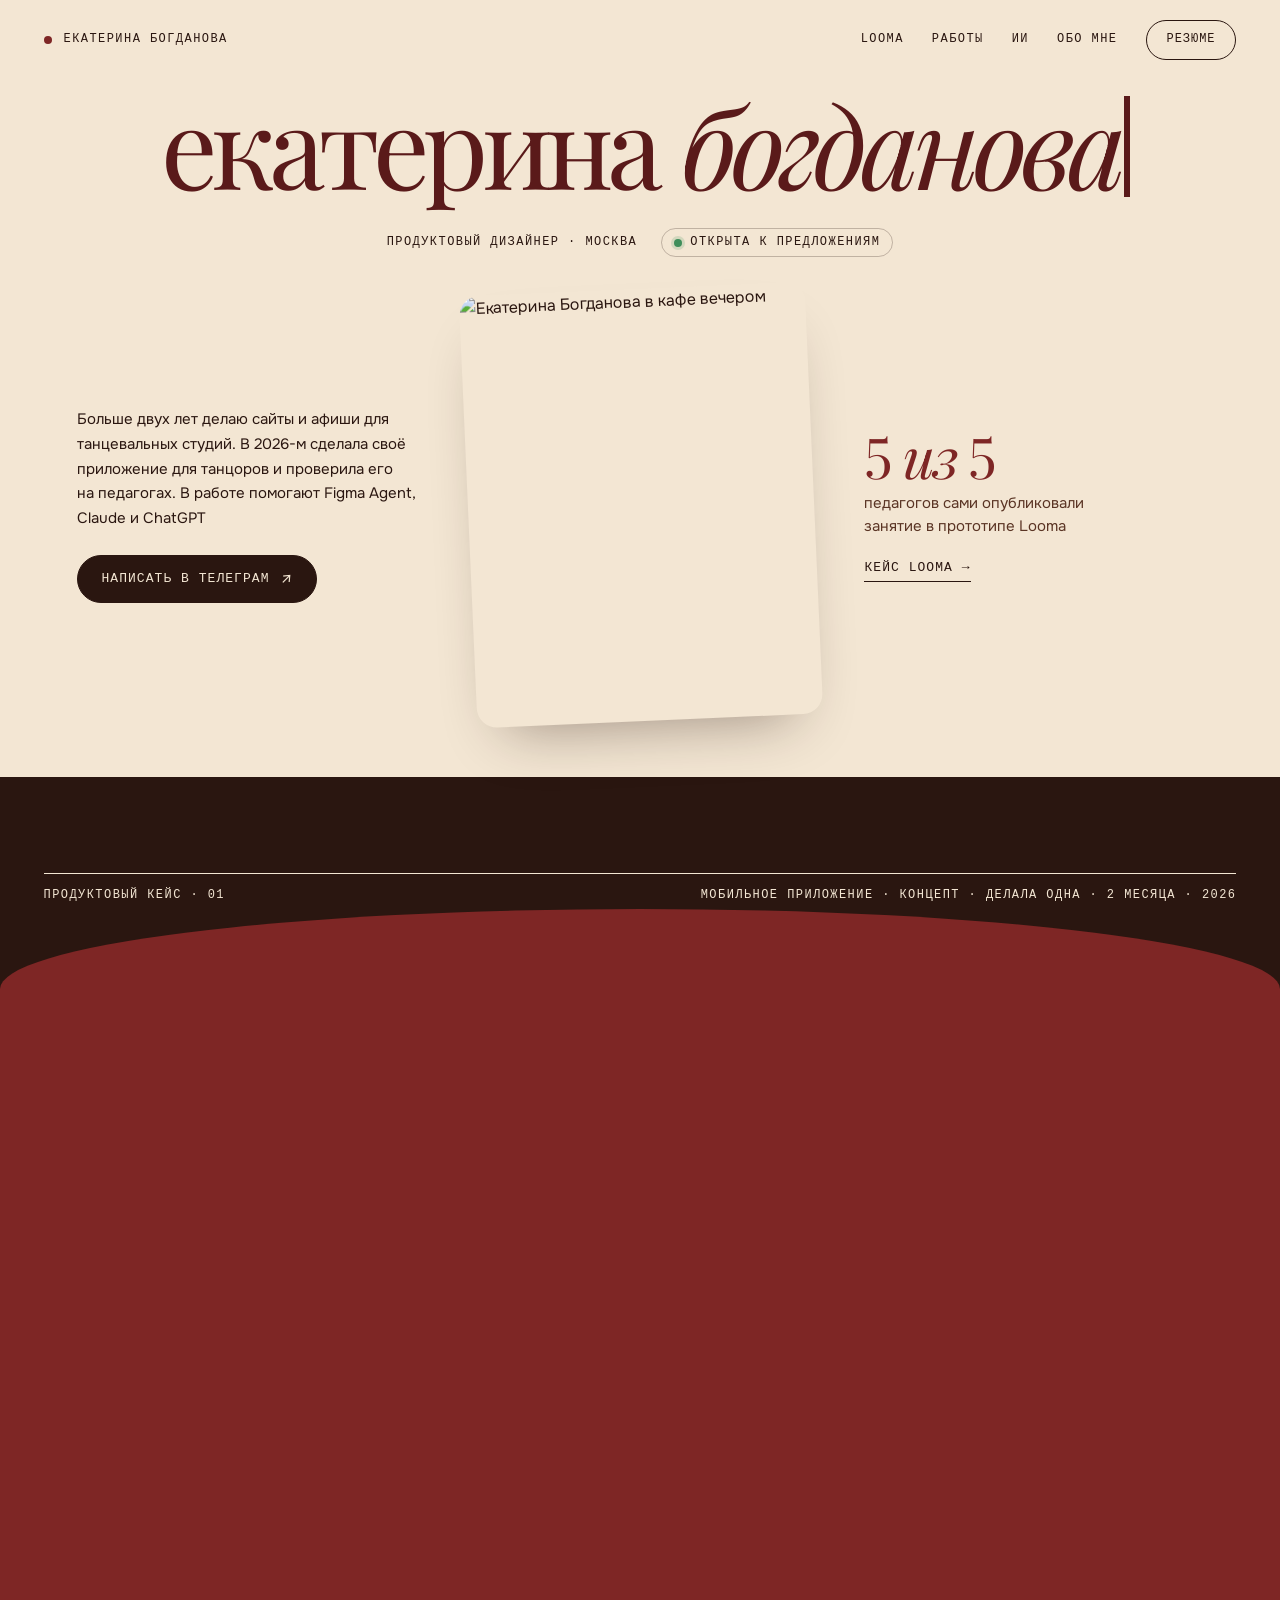
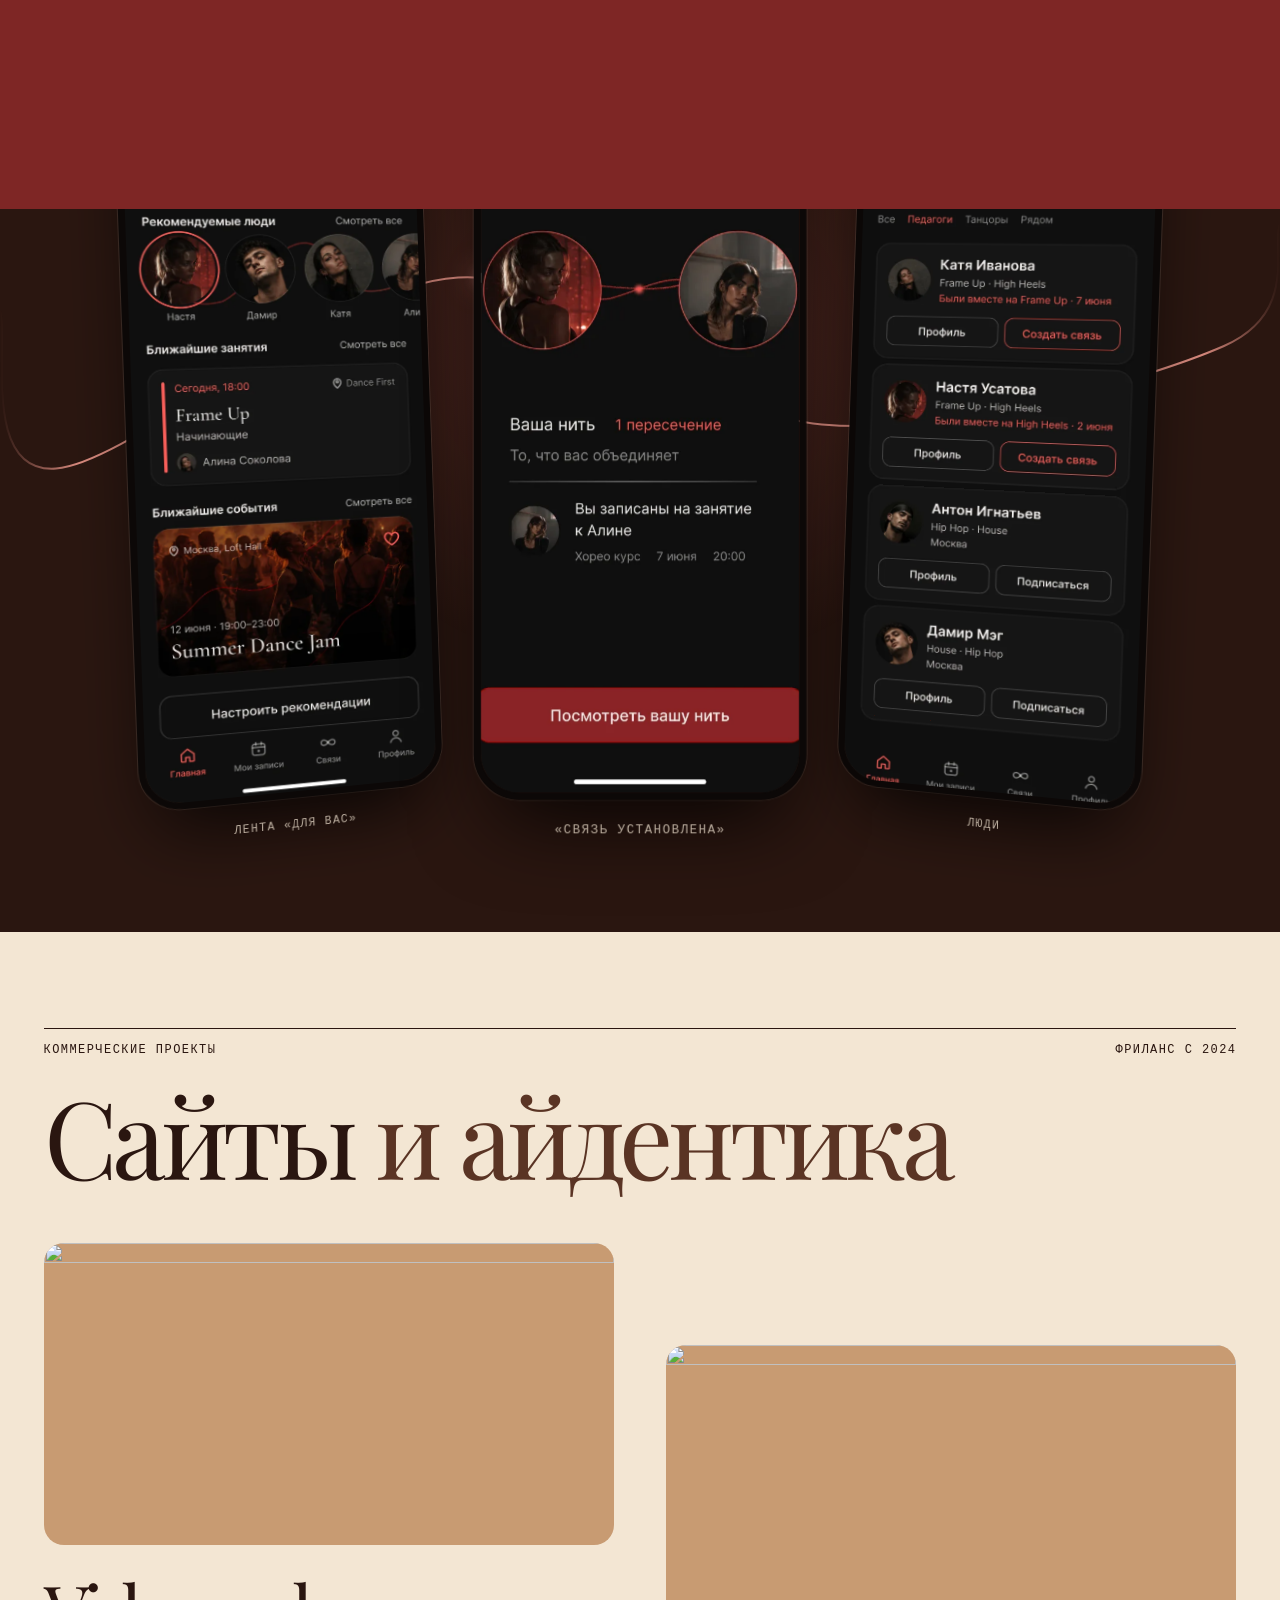
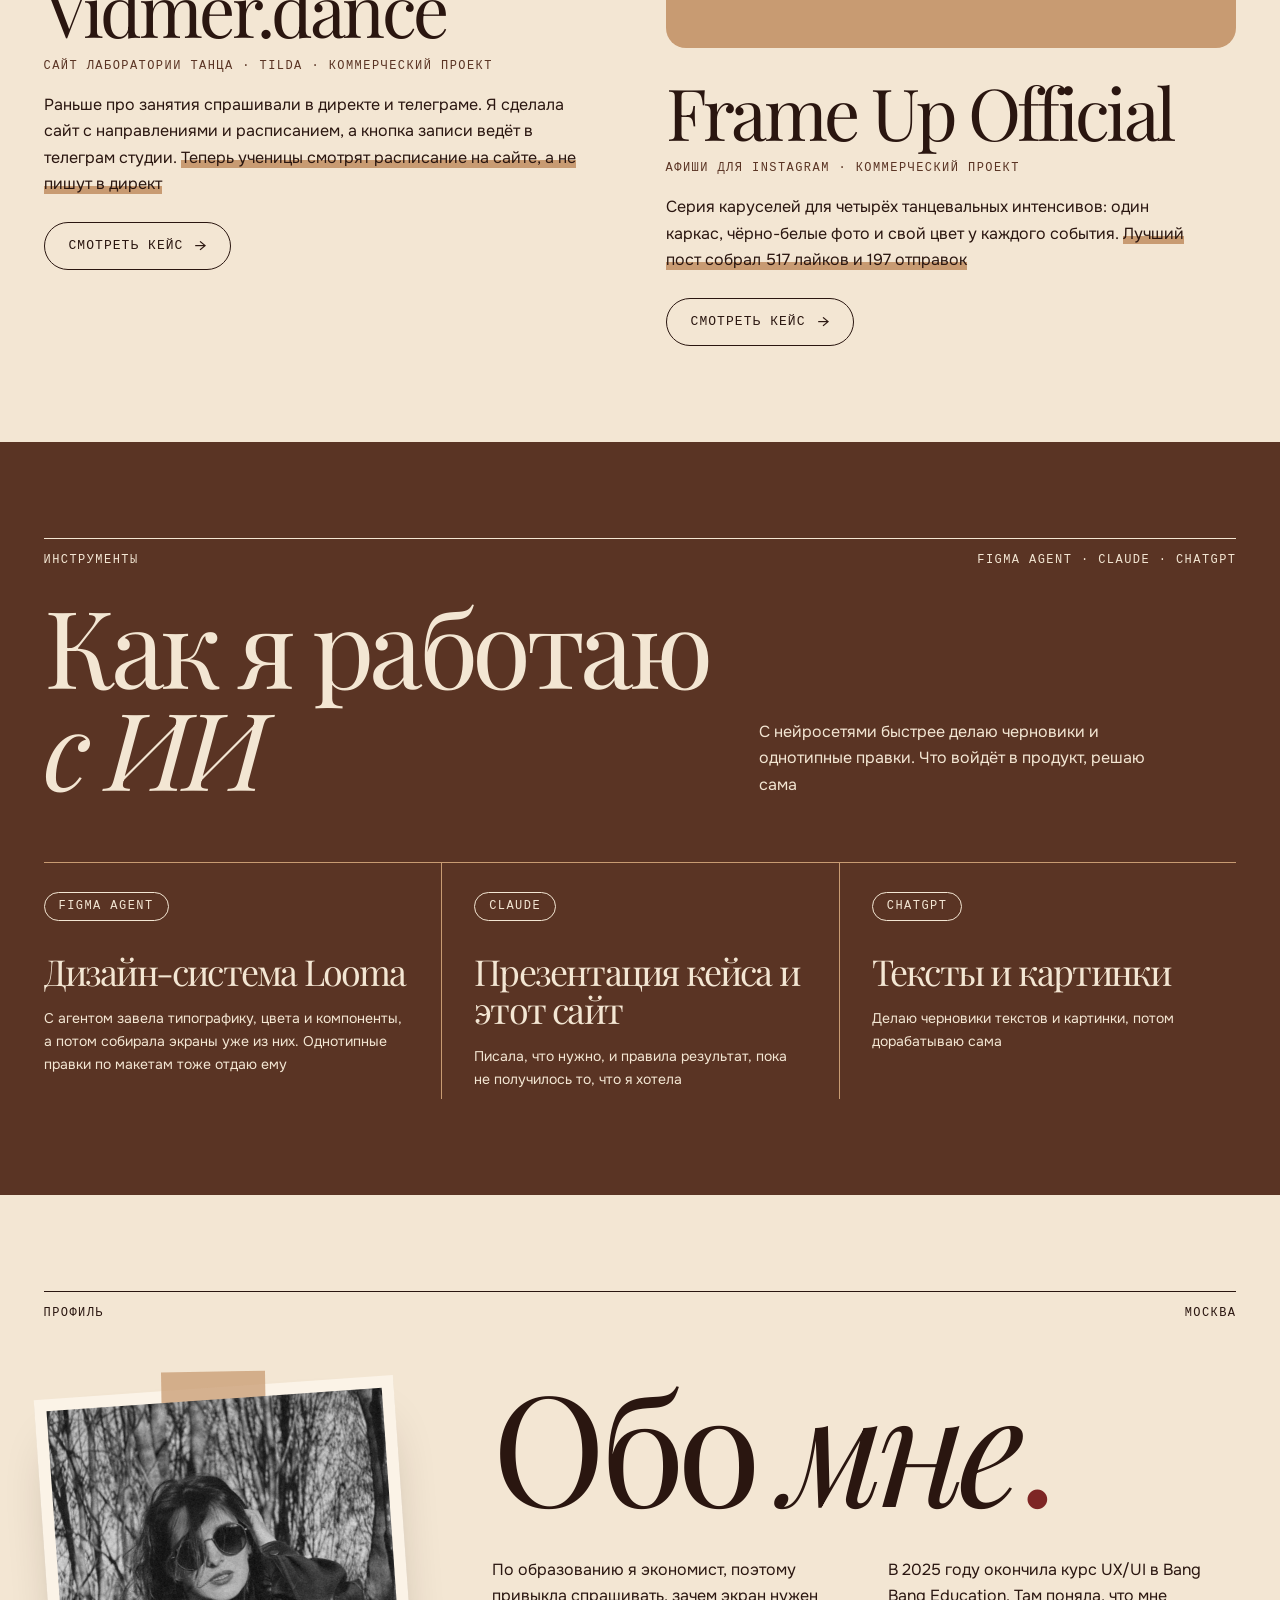
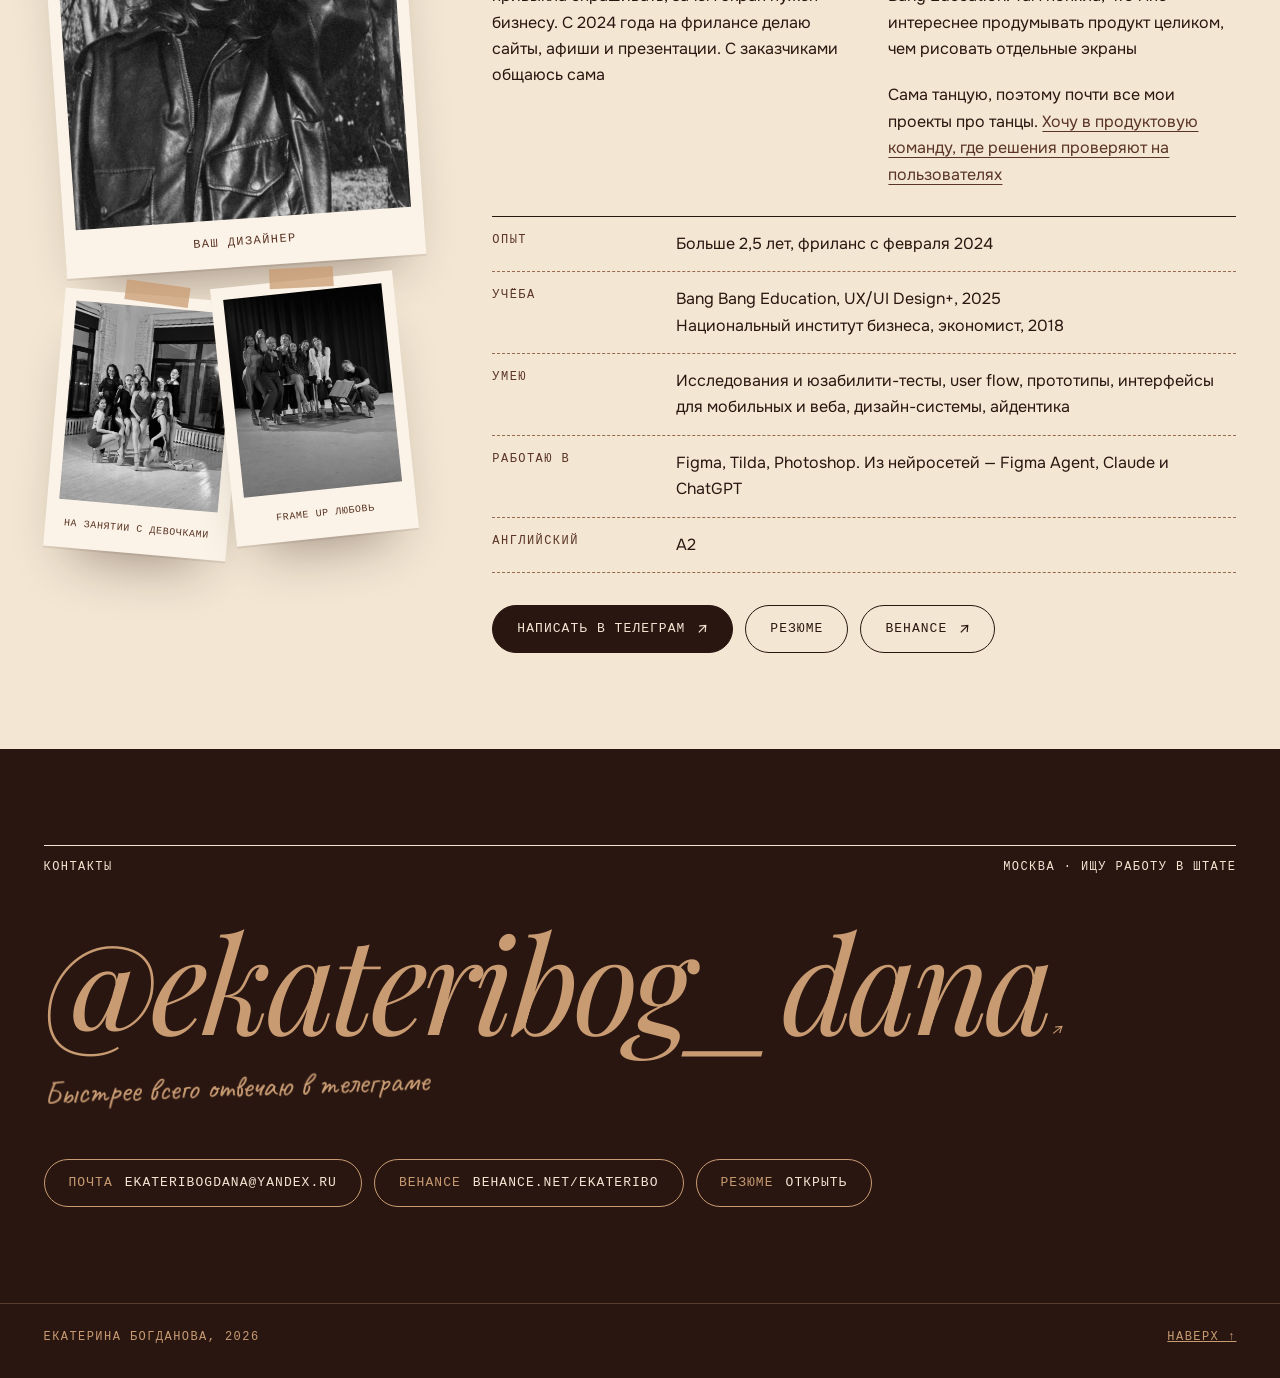
==== index.html @ d0350d6c "Без точки в конце текстовых блоков: главная и кейс Vidmer Co-Authored-By: Claude Opus 5.5 <noreply@a" ====
<!doctype html>
<html lang="ru">
<head>
<meta charset="utf-8">
<meta name="viewport" content="width=device-width,initial-scale=1,viewport-fit=cover">
<title>Екатерина Богданова — продуктовый дизайнер, Москва</title>
<meta name="description" content="Екатерина Богданова — продуктовый дизайнер из Москвы. Кейсы: приложение Looma, сайт Vidmer.dance, афиши Frame Up. Ищу работу в штате: офис, гибрид или удалёнка">
<meta name="author" content="Екатерина Богданова">
<link rel="canonical" href="https://ekateribogdana.github.io/">
<meta property="og:type" content="website">
<meta property="og:site_name" content="Екатерина Богданова">
<meta property="og:locale" content="ru_RU">
<meta property="og:url" content="https://ekateribogdana.github.io/">
<meta property="og:title" content="Екатерина Богданова — продуктовый дизайнер, Москва">
<meta property="og:description" content="Продуктовый дизайнер из Москвы. Приложение Looma от гипотез до теста с педагогами, сайты и афиши для танцевальных студий. Открыта к предложениям">
<meta property="og:image" content="https://ekateribogdana.github.io/assets/og-cover.jpg">
<meta property="og:image:width" content="1200">
<meta property="og:image:height" content="630">
<meta property="og:image:alt" content="Екатерина Богданова, продуктовый дизайнер">
<meta name="twitter:card" content="summary_large_image">
<meta name="twitter:image" content="https://ekateribogdana.github.io/assets/og-cover.jpg">
<meta name="theme-color" content="#2A1610">
<link rel="preconnect" href="https://fonts.googleapis.com">
<link rel="preconnect" href="https://fonts.gstatic.com" crossorigin>
<link href="https://fonts.googleapis.com/css2?family=PT+Mono&family=Onest:wght@400;500&family=Caveat:wght@500;600&family=Playfair+Display:ital,wght@0,400;1,400&display=swap" rel="stylesheet">
<style>
:root{
  --paper:#F3E6D3;   /* сливки: фон */
  --ink:#2A1610;     /* тёмный шоколад: текст и тёмные полосы, 14:1 */
  --olive:#5A3424;   /* молочный шоколад: главный цвет, 8.8:1 на сливках */
  --leaf:#9A6A4E;    /* какао: линии, декор */
  --olive-l:#C89B72; /* карамель: акцент на тёмном, 6.9:1 */
  --bow:#7E2625;     /* бордо: только точечно, 7.8:1 на сливках */
  --rose:#D98A7E;    /* бордо на тёмном, 6.5:1 */
  --pad:clamp(16px,3.4vw,48px);
  --serif:"Playfair Display",Georgia,serif;
  --sans:"Onest",system-ui,sans-serif;
  --mono:"PT Mono",ui-monospace,Menlo,monospace;
  --hand:"Caveat",cursive;
}
*{box-sizing:border-box;margin:0;padding:0}
html{scroll-behavior:smooth;-webkit-text-size-adjust:100%}
body{background:var(--paper);color:var(--ink);font-family:var(--mono);font-size:15px;line-height:1.75;overflow-x:hidden}
img{display:block;max-width:100%;height:auto}
a{color:inherit}
ul,ol{list-style:none}
:focus-visible{outline:3px solid var(--olive);outline-offset:4px;border-radius:4px}
.on-dark :focus-visible{outline-color:var(--olive-l)}
.skip{position:absolute;left:-9999px;top:0;background:var(--ink);color:var(--paper);padding:12px 20px;border-radius:999px;z-index:30}
.skip:focus{left:16px;top:16px}
.wrap{padding-left:var(--pad);padding-right:var(--pad)}
.cap{font-family:var(--mono);font-size:12px;line-height:1.6;letter-spacing:.12em;text-transform:uppercase}
.disp{font-family:var(--serif);font-weight:400;text-transform:uppercase;letter-spacing:-.005em;line-height:.84}

/* ---------- pills ---------- */
.pill{display:inline-flex;align-items:center;gap:12px;min-height:48px;padding:12px 24px;border-radius:999px;
  font-family:var(--mono);font-size:13px;letter-spacing:.08em;text-transform:uppercase;text-decoration:none;
  border:1.5px solid var(--ink);transition:background .2s,color .2s,border-color .2s}
.pill.solid{background:var(--ink);color:var(--paper)}
.pill.line{background:transparent;color:var(--ink)}
.pill:hover{background:var(--bow);border-color:var(--bow);color:var(--paper)}
.on-dark .pill.line{border-color:var(--olive-l);color:var(--paper)}
.on-dark .pill.solid{background:var(--paper);color:var(--ink);border-color:var(--paper)}
.on-dark .pill:hover{background:var(--olive-l);border-color:var(--olive-l);color:var(--ink)}
.pills{display:flex;flex-wrap:wrap;gap:12px}
.ar{font-family:var(--serif);font-size:20px;line-height:1;letter-spacing:0}

/* ---------- top bar ---------- */
.bar{display:flex;align-items:center;justify-content:space-between;gap:16px;padding-top:20px;padding-bottom:20px}
.who{text-decoration:none;display:flex;align-items:center;gap:12px}
.who i{width:8px;height:8px;border-radius:50%;background:var(--bow);display:block;flex:none}
.bar nav{display:flex;align-items:center;gap:28px}
.bar nav a.t{text-decoration:none}
.bar nav a.t:hover{color:var(--bow)}
.bar .pill{min-height:40px;padding:8px 20px;font-size:12px}

/* ---------- hero ---------- */
.hero{position:relative;padding-bottom:64px}
.name{container-type:inline-size;text-align:center;color:var(--ink);position:relative;z-index:1}
.name span{display:block;font-size:21cqw;white-space:nowrap}
.name .l1{margin-top:.04em}
.name .l2{margin-top:-.02em}
.stage{position:relative;z-index:2;display:grid;grid-template-columns:1fr clamp(260px,29vw,420px) 1fr;
  grid-template-areas:"l ph r" "cta ph intro";grid-template-rows:auto 1fr;
  column-gap:clamp(16px,3vw,48px);margin-top:-9.6cqw;align-items:start}
.stage-wrap{container-type:inline-size}
.ph{position:relative;grid-area:ph}
.ph img{width:100%;aspect-ratio:614/885;object-fit:cover;object-position:50% 40%;border-radius:999px 999px 16px 16px;
  filter:grayscale(1) contrast(1.05)}
.ph figcaption{position:absolute;left:9%;top:40%;transform:rotate(-10deg);font-family:var(--hand);font-weight:600;
  font-size:44px;line-height:1;color:var(--paper);text-shadow:0 1px 8px rgba(0,0,0,.5)}
.note{position:relative;padding-top:clamp(152px,14cqw,208px)}
.note p{max-width:260px}
.note.l{grid-area:l;text-align:right;justify-self:end}
.note.r{grid-area:r;justify-self:start}
.note .n2{margin-top:28px}
.note svg{position:absolute;color:var(--ink);overflow:visible}
.note.l .a1{right:-8px;top:clamp(76px,7.6cqw,116px);width:120px;height:56px}
.note.r .a1{left:-8px;top:clamp(76px,7.6cqw,116px);width:120px;height:56px}
.note .k{display:block;color:var(--olive);margin-bottom:4px}
.cta{grid-area:cta;justify-content:flex-end;margin-top:40px}
.intro{grid-area:intro;font-size:14px;max-width:340px;margin-top:40px}
.hero{padding-bottom:72px}

/* ---------- ticker ---------- */
.ticker{overflow:hidden;background:var(--olive);color:var(--paper);padding:40px 0 8px;border-block:1px solid var(--ink)}
.ticker.light{background:var(--paper);color:var(--olive);border:0;padding:24px 0 16px}
.track{display:flex;width:max-content;animation:run 48s linear infinite}
.track span{font-family:var(--serif);text-transform:uppercase;font-size:clamp(88px,15vw,216px);line-height:.92;white-space:nowrap;padding-right:.22em}
.track span b{font-weight:400;color:var(--olive-l);padding-left:.22em}
.ticker.light .track span b{color:var(--bow)}
.ticker.light .track{animation-duration:36s;animation-direction:reverse}
@keyframes run{to{transform:translateX(-50%)}}
@media (prefers-reduced-motion:reduce){.track{animation:none}html{scroll-behavior:auto}.pill{transition:none}}

/* ---------- section heads ---------- */
.kick{display:flex;flex-wrap:wrap;justify-content:space-between;gap:4px 16px;border-top:1px solid currentColor;padding-top:12px}
.sec{padding-top:96px;padding-bottom:96px}

/* ---------- looma ---------- */
.l-top{display:grid;grid-template-columns:1fr auto;gap:32px;align-items:end;margin-top:24px}
.l-top h2{font-size:clamp(120px,24vw,352px);color:var(--olive);margin-left:-.03em}
.l-meta{display:grid;gap:4px;padding-bottom:3%}
.l-meta li{display:flex;gap:12px;align-items:center}
.l-meta li::before{content:"";width:24px;height:1px;background:var(--leaf)}
.l-grid{display:grid;grid-template-columns:5fr 7fr;gap:clamp(32px,6vw,96px);margin-top:48px}
.l-text p{max-width:460px}
.l-text p+p{margin-top:20px}
.hl{color:var(--bow)}
.l-text .pills{margin-top:32px}
.stats{display:grid;grid-template-columns:repeat(3,1fr);border-top:1px solid var(--ink)}
.stats li{padding:20px 20px 0 0}
.stats li+li{padding-left:20px;border-left:1px solid var(--ink)}
.stats b{display:block;font-family:var(--serif);font-weight:400;font-size:clamp(72px,9vw,136px);line-height:.9;color:var(--olive);white-space:nowrap}
.stats b small{font-size:.42em;letter-spacing:0}
.stats span{display:block;margin-top:12px}
.st-cap{margin-top:16px;color:var(--olive)}
.screens{display:grid;grid-template-columns:repeat(3,minmax(0,320px));justify-content:center;align-items:start;gap:clamp(12px,3vw,48px);margin-top:72px;background:var(--olive-l);
  border-radius:24px;padding:clamp(20px,5vw,72px) clamp(16px,6vw,112px) clamp(16px,3vw,40px)}
.screens img{width:100%;height:auto;border-radius:clamp(12px,2vw,28px);box-shadow:0 24px 48px -24px rgba(42,22,16,.5)}
.screens figcaption{margin-top:16px;text-align:center}

/* ---------- process (photo band) ---------- */
.proc{position:relative;background:var(--ink);color:var(--paper);isolation:isolate;overflow:hidden}
.proc::before{content:"";position:absolute;inset:0;background:url(assets/looma.jpg) center/cover no-repeat;filter:grayscale(1) contrast(1.2) brightness(.7);opacity:.3;z-index:-2}
.proc::after{content:"";position:absolute;inset:0;background:linear-gradient(180deg,rgba(42,22,16,.6),rgba(42,22,16,.2) 40%,rgba(42,22,16,.75));z-index:-1}
.p-head{display:flex;justify-content:space-between;align-items:end;gap:32px;flex-wrap:wrap;margin-top:24px}
.p-head h2{font-size:clamp(64px,8.4vw,128px)}
.p-head h2 em{font-style:normal;color:var(--olive-l)}
.steps{display:grid;grid-template-columns:repeat(3,1fr);gap:16px;margin-top:56px}
.steps li{position:relative;border-radius:20px;padding:28px 28px 32px;min-height:280px;display:flex;flex-direction:column;background:var(--paper);color:var(--ink)}
.steps li:nth-child(2),.steps li:nth-child(4){background:var(--olive-l)}
.steps li:nth-child(3),.steps li:nth-child(5){background:var(--olive);color:var(--paper)}
.steps .n{font-family:var(--serif);font-size:24px;line-height:1;display:flex;justify-content:space-between;align-items:center}
.steps .n::after{content:"";width:12px;height:12px;border-radius:50%;border:1.5px solid currentColor}
.steps h3{font-family:var(--serif);font-weight:400;text-transform:uppercase;font-size:clamp(40px,4.2vw,60px);line-height:.9;margin-top:auto;padding-top:40px}
.steps p{min-height:3.3em;margin-top:12px;font-size:14px;line-height:1.65;max-width:300px}
.steps strong{font-weight:400;text-decoration:underline;text-underline-offset:4px;text-decoration-thickness:1px}

/* ---------- works ---------- */
.w-head{display:flex;justify-content:space-between;align-items:end;gap:32px;flex-wrap:wrap;margin-top:24px}
.w-head h2{font-size:clamp(64px,8.4vw,128px);color:var(--ink)}
.w-head h2 em{font-style:normal;color:var(--olive)}
.works-grid{display:grid;grid-template-columns:1fr 1fr;gap:clamp(32px,4vw,64px);margin-top:56px}
.work .pic{display:block;border-radius:20px;overflow:hidden;background:var(--olive-l)}
.work .pic img{width:100%;aspect-ratio:2/1.06;object-fit:cover;transition:transform .5s}
.work .pic:hover img{transform:scale(1.03)}
.work h3{font-family:var(--serif);font-weight:400;text-transform:uppercase;font-size:clamp(48px,5.6vw,80px);line-height:.9;margin-top:28px}
.work .meta{color:var(--olive);margin-top:12px}
.work p{margin-top:16px;max-width:540px}
.work p strong{font-weight:400;background:linear-gradient(transparent 62%,var(--olive-l) 62%)}
.work .pills{margin-top:24px}
.work:nth-child(2){margin-top:clamp(0px,8vw,120px)}

/* ---------- ai ---------- */
.ai{background:var(--olive);color:var(--paper)}
.a-head{display:grid;grid-template-columns:7fr 5fr;gap:48px;align-items:end;margin-top:24px}
.a-head h2{font-size:clamp(64px,8.4vw,128px)}
.a-head p{max-width:420px}
.tools{display:grid;grid-template-columns:repeat(3,1fr);margin-top:64px;border-top:1px solid var(--olive-l)}
.tools li{padding:28px 32px 8px 0}
.tools li+li{padding-left:32px;border-left:1px solid var(--olive-l)}
.tools .tool{display:inline-block;border:1px solid var(--paper);border-radius:999px;padding:4px 14px}
.tools h3{font-family:var(--serif);font-weight:400;text-transform:uppercase;font-size:clamp(36px,3.4vw,48px);line-height:.92;margin-top:32px}
.tools p{margin-top:16px;font-size:14px}

/* ---------- about ---------- */
.ab{display:grid;grid-template-columns:4fr 8fr;gap:clamp(40px,6vw,112px);margin-top:48px;align-items:start}
.polaroid{background:#FBF3E7;padding:16px 16px 20px;box-shadow:0 2px 0 rgba(42,22,16,.08),0 32px 56px -28px rgba(42,22,16,.45);transform:rotate(-4deg);max-width:360px;margin:16px auto 0;position:sticky;top:48px}
.board{position:sticky;top:48px;max-width:360px;width:100%;margin:16px auto 0}
.board .polaroid{position:relative;top:auto;margin:0;padding:12px 12px 0}
.board .polaroid figcaption{margin:0;min-height:48px;padding:8px 0;display:flex;align-items:center;justify-content:center}
.board .minis{display:flex;align-items:flex-start;justify-content:space-between;margin-top:-12px;padding:0 4px}
.board .mini{flex:0 0 52%;min-width:0;transform:rotate(5deg);margin-top:40px}
.board .mini+.mini{transform:rotate(-6deg);margin-top:24px;margin-left:-8%}
.board .mini::before{width:64px;height:20px;top:-12px}
.board .mini figcaption{font-size:10px;letter-spacing:.06em;text-align:center}
.polaroid::before{content:"";position:absolute;top:-16px;left:50%;width:104px;height:32px;transform:translateX(-50%) rotate(3deg);background:rgba(200,155,114,.75)}
.polaroid img{width:100%;aspect-ratio:4/5;object-fit:cover;filter:grayscale(1)}
.polaroid figcaption{margin-top:16px;text-align:center;color:var(--olive)}
.ab h2{font-size:clamp(80px,12vw,176px)}
.ab h2 span{color:var(--bow)}
.cols{columns:2;column-gap:48px;margin-top:40px}
.cols p{break-inside:avoid;margin-bottom:20px}
.cols strong{font-weight:400;color:var(--olive);text-decoration:underline;text-underline-offset:4px;text-decoration-thickness:1px}
.facts{margin-top:28px;border-top:1px solid var(--ink)}
.facts div{display:grid;grid-template-columns:160px 1fr;gap:24px;padding:14px 0;border-bottom:1px dashed var(--leaf)}
.facts dt{color:var(--olive)}
.ab .pills{margin-top:32px}

/* ---------- contacts ---------- */
.contacts{background:var(--ink);color:var(--paper)}
.contacts h2{font:inherit}
.c-big{display:block;font-family:var(--serif);font-size:clamp(36px,10.4vw,160px);line-height:.95;text-decoration:none;color:var(--olive-l);margin-top:40px;overflow-wrap:anywhere}
.c-big:hover{color:var(--paper)}
.c-note{font-family:var(--hand);font-size:32px;line-height:1.1;color:var(--olive-l);margin-top:32px;transform:rotate(-2deg);transform-origin:left}
.c-row{display:flex;flex-wrap:wrap;gap:12px;margin-top:48px}
.c-row .pill .k{color:var(--olive-l)}
.c-row .pill:hover .k{color:var(--ink)}
footer{background:var(--ink);color:var(--olive-l);padding-top:24px;padding-bottom:32px;display:flex;justify-content:space-between;gap:16px;border-top:1px solid rgba(200,155,114,.3)}

/* ---------- tablet ---------- */
@media (max-width:1024px){
  .l-grid,.a-head,.ab{grid-template-columns:1fr}
  .steps{grid-template-columns:1fr 1fr}
  .tools{grid-template-columns:1fr}
  .tools li,.tools li+li{padding:28px 0;border-left:0;border-bottom:1px solid var(--olive-l)}
  .polaroid{max-width:280px;margin-left:8px;position:relative;top:0}
  .board{max-width:280px;margin-left:8px;position:relative;top:0}
}
/* ---------- phone ---------- */
@media (max-width:720px){
  body{font-size:14px}
  .bar nav a.t{display:none}
  .bar nav{gap:8px}
  .who span{display:none}
  .stage{grid-template-columns:1fr 1fr;grid-template-areas:"ph ph" "l r" "intro intro" "cta cta";margin-top:-1cqw;column-gap:16px}
  .ph{width:74%;justify-self:center}
  .ph figcaption{font-size:32px}
  .note{padding-top:56px}
  .note.l,.note.r{justify-self:stretch}
  .note.l{text-align:left}
  .note .n2{margin-top:16px}
  .note.l .a1{left:40px;right:auto;top:4px;width:44px;height:44px;transform:rotate(-70deg)}
  .note.r .a1{left:auto;right:40px;top:4px;width:44px;height:44px;transform:rotate(70deg)}
  .intro{margin-top:28px;max-width:none}
  .cta{justify-content:flex-start;margin-top:24px}
  .sec{padding-top:64px;padding-bottom:64px}
  .l-top{grid-template-columns:1fr;gap:16px}
  .stats li{padding-right:8px}
  .stats li+li{padding-left:12px}
  .stats b{font-size:56px}
  .stats span{font-size:12px;line-height:1.5}
  .screens{gap:10px;padding:20px 16px 16px;border-radius:16px}
  .screens figcaption{font-size:10px;letter-spacing:.04em;margin-top:12px}
  .steps{grid-template-columns:1fr;gap:12px}
  .steps li{min-height:0;padding:24px}
  .steps h3{padding-top:28px}
  .works-grid{grid-template-columns:1fr}
  .work:nth-child(2){margin-top:0}
  .cols{columns:1}
  .facts div{grid-template-columns:1fr;gap:4px}
  .pill{padding:12px 20px}
  footer{flex-direction:column}
}

/* ---------- шоколадный разворот Looma ---------- */
.looma{background:var(--ink);color:var(--paper)}
.looma .l-top h2{color:var(--olive-l)}
.looma .l-meta li::before{background:var(--olive-l)}
.looma .stats{border-top-color:rgba(243,230,211,.35)}
.looma .stats li+li{border-left-color:rgba(243,230,211,.35)}
.looma .stats b{color:var(--olive-l)}
.looma .st-cap{color:var(--olive-l)}
.looma .hl{color:var(--rose)}
.looma .screens{background:radial-gradient(ellipse at 50% 40%,rgba(126,38,37,.35),transparent 70%),#1C0E0A;box-shadow:inset 0 0 0 1px rgba(243,230,211,.08)}
.looma .screens img{box-shadow:0 30px 60px -20px rgba(0,0,0,.8),0 0 0 1px rgba(243,230,211,.06)}
.looma .screens figcaption{color:rgba(243,230,211,.75)}
.proc{background:var(--olive)!important}


/* ---------- единая типографика: Playfair + Onest + PT Mono ---------- */
body{font-family:var(--sans);font-size:16px;line-height:1.65}
.disp,.track span,.steps h3,.work h3,.tools h3{text-transform:none!important;letter-spacing:-.05em!important}
.disp{line-height:.95!important}
.disp em,.work h3 em{font-style:italic;color:inherit}
#looma-h{letter-spacing:-.06em!important;line-height:.9!important}
.work h3{line-height:1!important}
.tools h3{line-height:1.05!important;font-size:clamp(30px,2.8vw,40px)!important}
.stats b{letter-spacing:-.05em}
.stats b small{font-style:italic}
.c-big{font-style:italic;letter-spacing:-.04em}

/* ---------- фото без «арки»: живой кадр, тёплый тон ---------- */
.ph img{border-radius:20px!important;aspect-ratio:4/5!important;filter:none!important;object-fit:cover;object-position:50% 50%;transform:rotate(-2.5deg);box-shadow:0 30px 60px -30px rgba(42,22,16,.45)}
.ph figcaption{transform:rotate(-12deg)!important;top:-4%!important;bottom:auto!important;left:-26%!important;color:var(--bow)!important;text-shadow:none!important;font-size:48px!important}
.note p{font-size:13px}
@media (max-width:720px){.ph figcaption{top:auto!important;left:auto!important;right:-14%!important;bottom:-8%!important;font-size:34px!important}.note svg{display:none}.note{padding-top:24px!important}}
/* ---------- имя: Playfair, прямая + курсив ---------- */
.name{font-family:"Playfair Display",serif!important;font-weight:400;text-transform:none!important;color:#5A1A1A!important;letter-spacing:-.06em!important;white-space:nowrap;text-align:center;margin-top:24px}
.name span{display:inline!important;letter-spacing:-.06em!important;font-size:9.4cqw!important;line-height:1!important;margin:0!important;transform:none!important}
.name .l2{font-style:italic;margin-left:.18em!important}
.stage{margin-top:40px!important}
@media (max-width:720px){
  .name span{font-size:10.6cqw!important}
  .stage{margin-top:24px!important}
  .stage{grid-template-areas:"ph ph" "cta cta" "intro intro" "l r"!important}
  .cta{margin-top:20px!important}
  .intro{margin-top:20px!important}
}

/* ---------- Looma: масштаб и выравнивание ---------- */
.l-top{grid-template-columns:5fr 7fr!important;gap:clamp(32px,6vw,96px)!important;align-items:end;margin-top:40px!important}
.l-top h2{font-size:clamp(96px,13vw,208px)!important;margin-left:-.04em}
.l-meta{padding-bottom:12px!important;grid-template-columns:repeat(2,max-content);gap:4px 40px!important}
.l-grid{margin-top:56px!important;align-items:start}
.stats b{font-size:clamp(56px,6vw,96px)!important;line-height:1!important;font-variant-numeric:lining-nums}
.stats li{padding-top:24px!important}
.stats span{margin-top:16px!important}
.st-cap{margin-top:20px!important}
.ar{font-family:var(--sans)!important;font-size:16px!important;line-height:1!important}
@media (max-width:720px){.l-top{grid-template-columns:1fr!important;gap:20px!important;margin-top:28px!important}.l-meta{grid-template-columns:1fr;gap:4px!important;padding-bottom:0!important}.l-grid{margin-top:32px!important}.stats b{font-size:48px!important}}
body{font-variant-numeric:lining-nums}

/* ---------- печать имени ---------- */
.name.typing .ch{opacity:0}
.name .ch.on{opacity:1}
.name .caret{position:relative;display:inline-block!important;width:0}
.name .caret::after{content:"";position:absolute;left:.04em;bottom:-.06em;width:.05em;height:.9em;background:currentColor;animation:blink .9s steps(1) infinite}
.name .caret.gone{opacity:0;transition:opacity .6s}
@keyframes blink{50%{opacity:0}}

/* ---------- заметки у фото: заголовок + пояснение ---------- */
.note .n1{font-family:var(--serif);font-size:clamp(28px,2.6vw,36px);line-height:1.1;letter-spacing:-.03em;color:var(--bow);max-width:300px}
.note .n1 em{font-style:italic}
.note .n2{font-family:var(--sans);font-size:15px!important;line-height:1.5;color:var(--olive);margin-top:8px!important;max-width:240px}
.note.l .n2{margin-left:auto}
@media (max-width:720px){.note .n1{font-size:22px;line-height:1.15}.note .n2{font-size:14px!important;margin-top:4px!important}}

/* ---------- без стрелок: заметки по центру фото ---------- */
.note{padding-top:0!important;align-self:center}
@media (max-width:720px){.note{padding-top:24px!important;align-self:start}}

/* ---------- s7: один экран, одна иерархия ---------- */
.hero{padding-bottom:56px!important}
.name{margin-top:8px!important}
.sub{text-align:center;margin-top:28px;display:flex;flex-wrap:wrap;justify-content:center;align-items:center;gap:8px 24px}
.open{display:inline-flex;align-items:center;gap:8px;padding:4px 12px;border:1px solid rgba(42,22,16,.25);border-radius:999px}
.open i{width:8px;height:8px;border-radius:50%;background:#3E8E5A;box-shadow:0 0 0 3px rgba(62,142,90,.18)}
.stage{grid-template-columns:1fr max(240px,min(380px,27vw,calc((100svh - 400px)*.8))) 1fr!important;grid-template-areas:"l ph r"!important;grid-template-rows:auto!important;align-items:center!important;margin-top:32px!important;column-gap:clamp(24px,4vw,64px)!important}
.side{max-width:340px}
.side.l{grid-area:l;justify-self:end;text-align:left}
.side.r{grid-area:r;justify-self:start}
.side .intro{font-size:15px!important;max-width:none!important;margin:0 0 24px!important}
.side .n1{font-family:var(--serif);font-size:clamp(48px,4.4vw,64px);line-height:1;letter-spacing:-.04em;color:var(--bow)}
.side .n1 em{font-style:italic}
.side .n2{font-size:15px;line-height:1.5;color:var(--olive);margin-top:8px;max-width:220px}
.more{display:inline-block;margin-top:20px;font-family:var(--mono);font-size:13px;letter-spacing:.08em;text-transform:uppercase;text-decoration:none;border-bottom:1px solid currentColor;padding-bottom:2px}
.more:hover{color:var(--bow)}
@media (max-width:720px){
  .stage{grid-template-columns:1fr!important;grid-template-areas:"ph" "l" "r"!important;row-gap:32px}
  .ph{width:72%!important}
  .side{max-width:none;justify-self:stretch!important}
  .side .n1{font-size:48px}
  .sub{gap:8px 16px}
}

/* ---------- s7: блок Looma ---------- */
.looma .kick span:last-child{text-align:right}
.l-top{grid-template-columns:5fr 7fr!important;align-items:end!important}
.l-lead{font-family:var(--serif);font-size:clamp(28px,2.8vw,40px);line-height:1.15;letter-spacing:-.02em;color:var(--paper);max-width:20ch;padding-bottom:.5em}
.l-grid{align-items:end!important}
.l-proof .st-cap{margin:0 0 0!important;padding-bottom:12px;color:var(--olive-l)}
.l-proof .stats{grid-template-columns:repeat(2,1fr)}
.l-proof .stats span{font-family:var(--sans);font-size:15px;line-height:1.5;text-transform:none;letter-spacing:0;color:var(--mute,#C2AE9A);max-width:220px}
.looma .l-proof .stats span{color:rgba(243,230,211,.75)}
@media (max-width:720px){.l-top{grid-template-columns:1fr!important}.l-lead{font-size:26px;padding-bottom:0}.looma .kick span:last-child{text-align:left}.l-proof .stats span{font-size:13px}}

/* ---------- экраны Looma: ровные подписи, карусель на телефоне ---------- */
.screens img{aspect-ratio:626/1536;object-fit:cover;object-position:top}
.screens figcaption{margin-top:20px}
@media (max-width:720px){
  .screens{display:flex!important;overflow-x:auto;scroll-snap-type:x mandatory;-webkit-overflow-scrolling:touch;scrollbar-width:none;
    gap:16px!important;padding:24px 16px 20px!important;margin-left:calc(var(--pad)*-1);margin-right:calc(var(--pad)*-1);border-radius:0!important;justify-content:flex-start!important}
  .screens::-webkit-scrollbar{display:none}
  .screens figure{flex:0 0 68%;scroll-snap-align:center}
  .screens img{border-radius:20px!important}
  .screens figcaption{font-size:12px!important;letter-spacing:.1em!important;margin-top:16px!important}
}

/* ---------- Looma: живая витрина-ссылка ---------- */
.lstage{display:block;position:relative;margin-top:72px;border-radius:24px;color:inherit;text-decoration:none;perspective:1600px;isolation:isolate}
.lstage:focus-visible{outline:3px solid var(--olive-l);outline-offset:6px}
.lstage .screens{position:relative;margin-top:0;overflow:hidden;transform:rotateX(var(--rx,0deg)) rotateY(var(--ry,0deg));transform-style:preserve-3d;transition:transform .6s cubic-bezier(.2,.8,.2,1)}
.lstage .screens::before{content:"";position:absolute;inset:-20%;z-index:-1;pointer-events:none;
  background:radial-gradient(ellipse 45% 40% at var(--gx,50%) var(--gy,45%),rgba(224,103,95,.32),transparent 70%);animation:breathe 6s ease-in-out infinite}
@keyframes breathe{50%{opacity:.55;transform:scale(1.06)}}
.lstage figure{position:relative;z-index:2;transition:transform .9s cubic-bezier(.2,.8,.2,1)}
.lstage figure:nth-child(2){transform:rotateY(16deg) rotateZ(-2deg) translateY(28px) scale(.93)}
.lstage figure:nth-child(3){transform:translateY(-12px) scale(1.04);z-index:3}
.lstage figure:nth-child(4){transform:rotateY(-16deg) rotateZ(2deg) translateY(28px) scale(.93)}
.lstage:hover figure:nth-child(2),.lstage:focus-visible figure:nth-child(2){transform:translateX(-8%) rotateY(6deg) rotateZ(-4deg) translateY(8px) scale(.97)}
.lstage:hover figure:nth-child(3),.lstage:focus-visible figure:nth-child(3){transform:translateY(-28px) scale(1.08)}
.lstage:hover figure:nth-child(4),.lstage:focus-visible figure:nth-child(4){transform:translateX(8%) rotateY(-6deg) rotateZ(4deg) translateY(8px) scale(.97)}
.lstage img{transition:box-shadow .6s ease}
.lstage:hover img{box-shadow:0 40px 80px -24px rgba(0,0,0,.9),0 0 64px rgba(224,103,95,.22),0 0 0 1px rgba(243,230,211,.1)!important}
.thread{position:absolute;inset:0;width:100%;height:100%;z-index:1;pointer-events:none;overflow:visible}
.thread path{fill:none;stroke:var(--rose);stroke-width:2;vector-effect:non-scaling-stroke;stroke-dasharray:1;stroke-dashoffset:1;transition:stroke-dashoffset 2.4s cubic-bezier(.6,0,.2,1)}
.thread.drawn path{stroke-dashoffset:0}
.thread circle{fill:var(--paper);filter:drop-shadow(0 0 6px var(--rose)) drop-shadow(0 0 14px var(--rose));opacity:0;transition:opacity .6s 2s}
.thread.drawn circle{opacity:1}
.orb{position:absolute;z-index:5;left:var(--mx,50%);top:var(--my,50%);width:136px;height:136px;margin:-68px 0 0 -68px;border-radius:50%;
  background:var(--paper);color:var(--ink);display:grid;place-items:center;pointer-events:none;
  transform:scale(0);transition:transform .45s cubic-bezier(.2,1.4,.4,1);box-shadow:0 16px 40px rgba(0,0,0,.45)}
.orb svg{position:absolute;inset:0;width:100%;height:100%;animation:spin 14s linear infinite}
.orb text{font-family:var(--mono);font-size:15.5px;letter-spacing:.18em;text-transform:uppercase;fill:currentColor}
.orb .ar{font-size:34px}
@keyframes spin{to{transform:rotate(360deg)}}
@media (hover:hover) and (pointer:fine){
  .lstage{cursor:none}
  .lstage:hover .orb,.lstage:focus-visible .orb{transform:scale(1)}
}
@media (hover:none),(pointer:coarse){
  .orb{left:auto;top:auto;right:16px;bottom:16px;margin:0;width:104px;height:104px;transform:none}
  .orb .ar{font-size:28px}
}
.looma .pill.solid{position:relative;overflow:hidden;isolation:isolate}
.looma .pill.solid::after{content:"";position:absolute;inset:0;z-index:-1;background:linear-gradient(110deg,transparent 30%,rgba(200,155,114,.55) 50%,transparent 70%);transform:translateX(-110%);transition:transform .7s ease}
.looma .pill.solid:hover::after{transform:translateX(110%)}
.looma .pill.solid .ar{display:inline-block;transition:transform .3s ease}
.looma .pill.solid:hover .ar{transform:translate(3px,-3px)}
@media (max-width:720px){
  .lstage{margin-top:48px;border-radius:0}
  .lstage .screens{transform:none!important}
  .lstage figure:nth-child(n){transform:none!important}
  .thread{display:none}
}
@media (prefers-reduced-motion:reduce){
  .lstage .screens,.lstage figure,.thread path,.orb{transition:none}
  .lstage .screens::before,.orb svg{animation:none}
  .thread path{stroke-dashoffset:0}
  .thread circle{display:none}
}

/* без плашки: телефоны прямо на фоне раздела, у экранов тонкий корпус */
.lstage .screens{background:none!important;box-shadow:none!important;border-radius:0!important;overflow:visible!important;padding:clamp(24px,4vw,56px) 0 0!important}
.lstage .screens::before{inset:-10% -5%;background:radial-gradient(ellipse 40% 45% at var(--gx,50%) var(--gy,45%),rgba(224,103,95,.22),transparent 70%)}
.lstage img{border:7px solid #0c0807;border-radius:44px!important;box-shadow:0 40px 80px -24px rgba(0,0,0,.85),0 0 0 1px rgba(243,230,211,.14)!important}
.lstage:hover img{box-shadow:0 48px 96px -24px rgba(0,0,0,.9),0 0 56px rgba(224,103,95,.2),0 0 0 1px rgba(243,230,211,.2)!important}
@media (max-width:720px){.lstage img{border-width:5px;border-radius:32px!important}}
/* нить: на всю ширину раздела, растворяется к краям, всегда за телефонами */
.lstage .screens{transform-style:flat;perspective:1600px}
.lstage .thread{left:calc(-1*var(--pad));width:calc(100% + 2*var(--pad));z-index:0;
  -webkit-mask-image:linear-gradient(90deg,transparent,#000 6%,#000 94%,transparent);mask-image:linear-gradient(90deg,transparent,#000 6%,#000 94%,transparent)}
.lstage figure{z-index:2}
.lstage figure:nth-child(3){z-index:3}
</style>
<link rel="icon" href="assets/favicon.svg" type="image/svg+xml">
<link rel="stylesheet" href="/assets/transitions.css"><script src="/assets/transitions.js"></script>
<script type="application/ld+json">
{"@context":"https://schema.org","@graph":[{"@type":"ProfilePage","@id":"https://ekateribogdana.github.io/","url":"https://ekateribogdana.github.io/","name":"Екатерина Богданова — продуктовый дизайнер, Москва","inLanguage":"ru","dateModified":"2026-10-30","mainEntity":{"@id":"https://ekateribogdana.github.io/#person"},"hasPart":[{"@id":"https://ekateribogdana.github.io/looma.html"},{"@id":"https://ekateribogdana.github.io/vidmer.html"},{"@id":"https://ekateribogdana.github.io/frameup.html"},{"@id":"https://ekateribogdana.github.io/resume.html"}]},{"@type":"Person","@id":"https://ekateribogdana.github.io/#person","name":"Екатерина Богданова","alternateName":["Ekaterina Bogdanova","Богданова Екатерина"],"givenName":"Екатерина","familyName":"Богданова","jobTitle":["Продуктовый дизайнер","UX/UI-дизайнер","Product Designer","UX/UI Designer"],"description":"Продуктовый дизайнер (UX/UI) из Москвы, больше 2,5 лет в веб- и UX/UI-дизайне. Ведёт задачу от проблемы до проверки: гипотезы и метрики, скоуп MVP, user flow, интерфейс, юзабилити-тест. Ищет работу в штате: офис, гибрид или удалённо. Product Designer (UX/UI) based in Moscow, open to full-time roles: office, hybrid or remote.","url":"https://ekateribogdana.github.io/","image":"https://ekateribogdana.github.io/assets/resume-photo.jpg","email":"mailto:ekateribogdana@yandex.ru","address":{"@type":"PostalAddress","addressLocality":"Москва","addressCountry":"RU"},"homeLocation":{"@type":"Place","name":"Москва, Россия"},"sameAs":["https://www.behance.net/ekateribo","https://t.me/ekateribog_dana"],"knowsLanguage":[{"@type":"Language","name":"Русский","alternateName":"ru"},{"@type":"Language","name":"English","alternateName":"en","description":"A2"}],"alumniOf":[{"@type":"EducationalOrganization","name":"Bang Bang Education","description":"UX/UI Design+, 2025"},{"@type":"EducationalOrganization","name":"Национальный институт бизнеса","description":"Экономист, высшее, 2018"}],"knowsAbout":["Продуктовый дизайн","Product Design","UX/UI","UX-дизайн","UI-дизайн","Дизайн интерфейсов","Дизайн мобильных приложений","Адаптивный веб-дизайн","User Flow","Информационная архитектура","Прототипирование","Юзабилити-тестирование","Гипотезы и метрики","North Star Metric","Приоритизация MVP","Дизайн-системы","UI-кит","Айдентика","Figma","Figma Agent","Tilda","Zero Block","Photoshop","AI-инструменты в дизайне","Claude","ChatGPT","Промптинг"],"hasOccupation":{"@type":"Occupation","name":"Продуктовый дизайнер (UX/UI)","alternateName":["Product Designer","UX/UI Designer","UI/UX-дизайнер","Дизайнер интерфейсов","Веб-дизайнер"],"occupationLocation":{"@type":"City","name":"Москва"},"skills":"Figma, UX/UI, user flow, прототипирование, юзабилити-тестирование, дизайн-системы, гипотезы и метрики, MVP, адаптивный веб-дизайн, мобильные приложения, Tilda, Photoshop, AI-инструменты (Figma Agent, Claude, ChatGPT)"},"seeks":{"@type":"Demand","description":"Работа в штате продуктовым дизайнером (UX/UI): полная занятость, офис в Москве, гибрид или удалённо. Сферы: B2C, e-commerce, edtech, спорт, медиа, lifestyle"}}]}
</script>
<script src="assets/metrics.js" defer></script>
</head>
<body>
<a class="skip cap" href="#looma">К работам</a>

<header class="bar wrap cap">
  <a class="who" href="#top"><i aria-hidden="true"></i>Екатерина Богданова</a>
  <nav aria-label="Разделы">
    <a class="t" href="#looma">Looma</a>
    <a class="t" href="#works">Работы</a>
    <a class="t" href="#ai">ИИ</a>
    <a class="t" href="#about">Обо мне</a>
    <a class="pill line" href="resume.html">Резюме</a>
  </nav>
</header>

<main id="top">
<!-- ===== HERO ===== -->
<section class="hero wrap" aria-label="Кто я">
  <h1 class="name disp"><span class="l1">екатерина</span> <span class="l2">богданова</span></h1>
  <p class="sub cap">Продуктовый дизайнер · Москва <span class="open"><i aria-hidden="true"></i>Открыта к&nbsp;предложениям</span></p>
  <div class="stage-wrap">
    <div class="stage">
      <div class="side l">
        <p class="intro">Больше двух лет делаю сайты и&nbsp;афиши для танцевальных студий. В&nbsp;2026-м сделала своё приложение для танцоров и&nbsp;проверила его на&nbsp;педагогах. В&nbsp;работе помогают Figma Agent, Claude и&nbsp;ChatGPT</p>
        <a class="pill solid" href="https://t.me/ekateribog_dana" target="_blank" rel="noopener">Написать в телеграм <span class="ar" aria-hidden="true">↗</span></a>
      </div>
      <figure class="ph">
        <img src="assets/katya-v2.jpg" width="784" height="980" alt="Екатерина Богданова в кафе вечером">
      </figure>
      <div class="side r">
        <p class="n1">5 <em>из</em> 5</p>
        <p class="n2">педагогов сами опубликовали занятие в&nbsp;прототипе Looma</p>
        <a class="more" href="looma.html">Кейс Looma <span aria-hidden="true">→</span></a>
      </div>
    </div>
  </div>
</section>


<!-- ===== LOOMA ===== -->
<section class="looma on-dark sec wrap" id="looma" aria-labelledby="looma-h">
  <div class="kick cap"><span>Продуктовый кейс · 01</span><span>Мобильное приложение · концепт · делала одна · 2&nbsp;месяца · 2026</span></div>
  <div class="l-top">
    <h2 class="disp" id="looma-h">Looma</h2>
    <p class="l-lead">Приложение, где танцоры находят занятия, события и&nbsp;друг друга</p>
  </div>
  <div class="l-grid">
    <div class="l-text">
      <p>Идея из моей жизни: занятия ищешь по&nbsp;чатам, а&nbsp;с&nbsp;людьми с&nbsp;мастер-классов потом теряешь связь</p>
      <p>Одно из&nbsp;ключевых решений — <span class="hl">сначала подборка, потом регистрация</span>. Главная метрика Looma — записи на&nbsp;занятия, а&nbsp;новичков легче всего потерять на&nbsp;форме регистрации. Поэтому человек сначала выбирает интересы и&nbsp;видит занятия, а&nbsp;форму заполняет в&nbsp;конце. Минус в&nbsp;том, что кто-то уйдёт, так и&nbsp;не&nbsp;оставив контакт. Проверить решение хочу A/B-тестом</p>
      <div class="pills">
        <a class="pill solid" href="looma.html">Читать кейс <span class="ar" aria-hidden="true">→</span></a>
        <a class="pill line" href="https://ekateribogdana.github.io/looma/prototype/" target="_blank" rel="noopener">Открыть прототип <span class="ar" aria-hidden="true">↗</span></a>
      </div>
    </div>
    <div class="l-proof">
      <p class="st-cap cap">Юзабилити-тест кабинета педагога</p>
      <ul class="stats" aria-label="Результат юзабилити-теста">
        <li><b>5<small> из </small>5</b><span>педагогов опубликовали занятие без&nbsp;подсказок</span></li>
        <li><b>4<small> вместо </small>9</b><span>шагов, чтобы опубликовать занятие</span></li>
      </ul>
    </div>
  </div>
  <a class="lstage" href="https://ekateribogdana.github.io/looma/prototype/" target="_blank" rel="noopener" aria-label="Открыть прототип Looma в Figma">
  <div class="screens">
    <svg class="thread" viewBox="0 0 1000 400" preserveAspectRatio="none" aria-hidden="true"><path id="lthread" pathLength="1" d="M-20,250 C120,140 210,330 330,215 S520,95 640,220 S860,330 1020,170"/><circle r="5"><animateMotion dur="7s" repeatCount="indefinite" rotate="auto"><mpath href="#lthread"/></animateMotion></circle></svg>
    <figure>
      <img src="assets/looma-home.webp" width="630" height="1593" alt="Looma: лента «Для вас»" loading="lazy">
      <figcaption class="cap">Лента «Для вас»</figcaption>
    </figure>
    <figure>
      <img src="assets/looma-connected.webp" width="630" height="1365" alt="Looma: экран «Связь установлена»" loading="lazy">
      <figcaption class="cap">«Связь установлена»</figcaption>
    </figure>
    <figure>
      <img src="assets/looma-people.webp" width="630" height="1654" alt="Looma: экран «Люди»" loading="lazy">
      <figcaption class="cap">Люди</figcaption>
    </figure>
  </div>
  <span class="orb" aria-hidden="true"><svg viewBox="0 0 200 200"><defs><path id="oring" d="M100,100 m-74,0 a74,74 0 1,1 148,0 a74,74 0 1,1 -148,0"/></defs><text><textPath href="#oring">открыть прототип · looma · открыть прототип · looma ·</textPath></text></svg><span class="ar">↗</span></span>
  </a>
</section>



<!-- ===== WORKS ===== -->
<section class="sec wrap" id="works" aria-labelledby="works-h">
  <div class="kick cap"><span>Коммерческие проекты</span><span>Фриланс с 2024</span></div>
  <div class="w-head">
    <h2 class="disp" id="works-h">Сайты <em>и айдентика</em></h2>
  </div>
  <div class="works-grid">
    <article class="work">
      <a class="pic" href="vidmer.html" tabindex="-1" aria-hidden="true"><img src="assets/vidmer/cover-v5.jpg" width="1866" height="990" alt="" loading="lazy"></a>
      <h3>Vidmer.dance</h3>
      <div class="meta cap">Сайт лаборатории танца · Tilda · коммерческий проект</div>
      <p>Раньше про занятия спрашивали в директе и телеграме. Я сделала сайт с направлениями и расписанием, а кнопка записи ведёт в телеграм студии. <strong>Теперь ученицы смотрят расписание на сайте, а не пишут в директ</strong></p>
      <div class="pills"><a class="pill line" href="vidmer.html">Смотреть кейс <span class="ar" aria-hidden="true">→</span></a></div>
    </article>
    <article class="work">
      <a class="pic" href="frameup.html" tabindex="-1" aria-hidden="true"><img src="assets/frameup-cover-v4.jpg" width="1866" height="990" alt="" loading="lazy"></a>
      <h3>Frame Up Official</h3>
      <div class="meta cap">Афиши для Instagram · коммерческий проект</div>
      <p>Серия каруселей для четырёх танцевальных интенсивов: один каркас, чёрно-белые фото и&nbsp;свой цвет у&nbsp;каждого события. <strong>Лучший пост собрал 517 лайков и&nbsp;197 отправок</strong></p>
      <div class="pills"><a class="pill line" href="frameup.html">Смотреть кейс <span class="ar" aria-hidden="true">→</span></a></div>
    </article>
  </div>
</section>

<!-- ===== AI ===== -->
<section class="ai on-dark sec wrap" id="ai" aria-labelledby="ai-h">
  <div class="kick cap"><span>Инструменты</span><span>Figma Agent · Claude · ChatGPT</span></div>
  <div class="a-head">
    <h2 class="disp" id="ai-h">Как я работаю <em style="white-space:nowrap">с ИИ</em></h2>
    <p>С нейросетями быстрее делаю черновики и однотипные правки. Что войдёт в продукт, решаю сама</p>
  </div>
  <ol class="tools">
    <li><span class="tool cap">Figma Agent</span><h3>Дизайн-система Looma</h3><p>С агентом завела типографику, цвета и компоненты, а потом собирала экраны уже из них. Однотипные правки по макетам тоже отдаю ему</p></li>
    <li><span class="tool cap">Claude</span><h3>Презентация кейса и этот сайт</h3><p>Писала, что нужно, и правила результат, пока не получилось то, что я хотела</p></li>
    <li><span class="tool cap">ChatGPT</span><h3>Тексты и картинки</h3><p>Делаю черновики текстов и картинки, потом дорабатываю сама</p></li>
  </ol>
</section>

<!-- ===== ABOUT ===== -->
<section class="sec wrap" id="about" aria-labelledby="about-h">
  <div class="kick cap"><span>Профиль</span><span>Москва</span></div>
  <div class="ab">
    <div class="board">
      <figure class="polaroid">
        <img src="assets/about-photo.webp" width="800" height="1067" alt="Екатерина Богданова в кожаной куртке и круглых очках в осеннем парке" loading="lazy">
        <figcaption class="cap">Ваш дизайнер</figcaption>
      </figure>
      <div class="minis">
        <figure class="polaroid mini">
          <img src="assets/case/dancers-2.webp" width="960" height="1280" alt="Катя с девочками на занятии в студии у окон" loading="lazy">
          <figcaption class="cap">На занятии с девочками</figcaption>
        </figure>
        <figure class="polaroid mini">
          <img src="assets/case/dancers-1.webp" width="960" height="1280" alt="Танцовщицы на каблуках позируют в студии на фоне чёрного занавеса" loading="lazy">
          <figcaption class="cap">Frame Up любовь</figcaption>
        </figure>
      </div>
    </div>
    <div>
      <h2 class="disp" id="about-h">Обо <em>мне</em><span>.</span></h2>
      <div class="cols">
        <p>По образованию я экономист, поэтому привыкла спрашивать, зачем экран нужен бизнесу. С 2024 года на фрилансе делаю сайты, афиши и презентации. С заказчиками общаюсь сама</p>
        <p>В 2025 году окончила курс UX/UI в Bang Bang Education. Там поняла, что мне интереснее продумывать продукт целиком, чем рисовать отдельные экраны</p>
        <p>Сама танцую, поэтому почти все мои проекты про танцы. <strong>Хочу в продуктовую команду, где решения проверяют на пользователях</strong></p>
      </div>
      <dl class="facts">
        <div><dt class="cap">Опыт</dt><dd>Больше 2,5 лет, фриланс с февраля 2024</dd></div>
        <div><dt class="cap">Учёба</dt><dd>Bang Bang Education, UX/UI Design+, 2025<br>Национальный институт бизнеса, экономист, 2018</dd></div>
        <div><dt class="cap">Умею</dt><dd>Исследования и юзабилити-тесты, user flow, прототипы, интерфейсы для мобильных и веба, дизайн-системы, айдентика</dd></div>
        <div><dt class="cap">Работаю в</dt><dd>Figma, Tilda, Photoshop. Из нейросетей — Figma Agent, Claude и ChatGPT</dd></div>
        <div><dt class="cap">Английский</dt><dd>A2</dd></div>
      </dl>
      <div class="pills">
        <a class="pill solid" href="https://t.me/ekateribog_dana" target="_blank" rel="noopener">Написать в телеграм <span class="ar" aria-hidden="true">↗</span></a>
        <a class="pill line" href="resume.html">Резюме</a>
        <a class="pill line" href="https://www.behance.net/ekateribo" target="_blank" rel="noopener">Behance <span class="ar" aria-hidden="true">↗</span></a>
      </div>
    </div>
  </div>
</section>

<!-- ===== CONTACTS ===== -->
<section class="contacts on-dark sec wrap" id="contacts" aria-labelledby="contacts-h">
  <div class="kick cap"><h2 id="contacts-h">Контакты</h2><span>Москва · ищу работу в штате</span></div>
  <a class="c-big" href="https://t.me/ekateribog_dana" target="_blank" rel="noopener"><span style="white-space:nowrap">@ekateribog_dana<span class="ar" aria-hidden="true" style="font-size:.6em;padding-left:.12em">↗</span></span></a>
  <p class="c-note">Быстрее всего отвечаю в телеграме</p>
  <div class="c-row">
    <a class="pill line" href="mailto:ekateribogdana@yandex.ru"><span class="k">Почта</span> ekateribogdana@yandex.ru</a>
    <a class="pill line" href="https://www.behance.net/ekateribo" target="_blank" rel="noopener"><span class="k">Behance</span> behance.net/ekateribo</a>
    <a class="pill line" href="resume.html"><span class="k">Резюме</span> Открыть</a>
  </div>
</section>
</main>
<footer class="wrap cap"><span>Екатерина Богданова, 2026</span><a href="#top">Наверх ↑</a></footer>
<script>
(function(){
  var h=document.querySelector('.name');
  if(!h||matchMedia('(prefers-reduced-motion: reduce)').matches)return;
  h.setAttribute('aria-label',h.textContent.replace(/\s+/g,' ').trim());
  var chars=[];
  h.querySelectorAll('.l1,.l2').forEach(function(w){
    var t=w.textContent;w.textContent='';w.setAttribute('aria-hidden','true');
    for(var i=0;i<t.length;i++){var c=document.createElement('span');c.className='ch';c.textContent=t[i];w.appendChild(c);chars.push(c)}
  });
  var caret=document.createElement('span');caret.className='caret';caret.setAttribute('aria-hidden','true');
  h.classList.add('typing');
  var i=0;
  function step(){
    if(i<chars.length){
      chars[i].classList.add('on');chars[i].after(caret);
      var pause=(i===8)?260:70+Math.random()*60;i++;setTimeout(step,pause);
    }else{setTimeout(function(){caret.classList.add('gone')},1800)}
  }
  chars[0].before(caret);setTimeout(step,500);
})();
</script>
<script>
(function(){
  var stage=document.querySelector('.lstage'); if(!stage) return;
  var screens=stage.querySelector('.screens'), thread=stage.querySelector('.thread');
  var reduce=matchMedia('(prefers-reduced-motion: reduce)').matches;
  var fine=matchMedia('(hover:hover) and (pointer:fine)').matches;
  // route the thread through the real gaps between the phones
  var path=thread.querySelector('path'), figs=stage.querySelectorAll('figure');
  function route(){
    var r=thread.getBoundingClientRect(); if(!r.width||figs.length<3) return;
    var W=r.width,H=r.height,b=[].map.call(figs,function(f){var q=f.querySelector('img').getBoundingClientRect();return {l:q.left-r.left,r:q.right-r.left,t:q.top-r.top,h:q.height};});
    var pts=[[0,H*.40],[b[0].l*.5,H*.58],[(b[0].r+b[1].l)/2,b[1].t+b[1].h*.36],[(b[1].r+b[2].l)/2,b[1].t+b[1].h*.54],[b[2].r+(W-b[2].r)*.5,H*.44],[W,H*.30]];
    var d='M'+pts[0][0].toFixed(1)+','+pts[0][1].toFixed(1);
    for(var i=0;i<pts.length-1;i++){var p0=pts[i-1]||pts[i],p1=pts[i],p2=pts[i+1],p3=pts[i+2]||p2;
      d+=' C'+(p1[0]+(p2[0]-p0[0])/6).toFixed(1)+','+(p1[1]+(p2[1]-p0[1])/6).toFixed(1)+' '+(p2[0]-(p3[0]-p1[0])/6).toFixed(1)+','+(p2[1]-(p3[1]-p1[1])/6).toFixed(1)+' '+p2[0].toFixed(1)+','+p2[1].toFixed(1);}
    thread.setAttribute('viewBox','0 0 '+W.toFixed(0)+' '+H.toFixed(0)); path.setAttribute('d',d);
  }
  route(); addEventListener('load',route); addEventListener('resize',route);
  figs.forEach(function(f){f.addEventListener('transitionend',route);});
  stage.addEventListener('pointerleave',function(){setTimeout(route,950);});
  if('IntersectionObserver' in window){
    new IntersectionObserver(function(es,o){es.forEach(function(e){if(e.isIntersecting){thread.classList.add('drawn');o.disconnect();}})},{threshold:.35}).observe(stage);
  } else thread.classList.add('drawn');
  if(fine){
    stage.addEventListener('pointermove',function(e){
      var r=stage.getBoundingClientRect(), px=(e.clientX-r.left)/r.width, py=(e.clientY-r.top)/r.height;
      stage.style.setProperty('--mx',(e.clientX-r.left)+'px'); stage.style.setProperty('--my',(e.clientY-r.top)+'px');
      screens.style.setProperty('--gx',(px*100).toFixed(1)+'%'); screens.style.setProperty('--gy',(py*100).toFixed(1)+'%');
      if(!reduce){ screens.style.setProperty('--ry',((px-.5)*6).toFixed(2)+'deg'); screens.style.setProperty('--rx',((.5-py)*4).toFixed(2)+'deg'); }
    });
    stage.addEventListener('pointerleave',function(){ screens.style.removeProperty('--rx'); screens.style.removeProperty('--ry'); });
  }
  // numbers count up when the proof block scrolls in
  var stats=document.querySelectorAll('.looma .stats b');
  if(!reduce && stats.length && 'IntersectionObserver' in window){
    var nodes=[]; stats.forEach(function(b){ b.childNodes.forEach(function(n){ if(n.nodeType===3 && /\d/.test(n.nodeValue)) nodes.push({n:n,to:parseInt(n.nodeValue,10)}); }); });
    new IntersectionObserver(function(es,o){es.forEach(function(e){ if(!e.isIntersecting) return; o.disconnect();
      var t0=performance.now(); (function tick(t){ var k=Math.min(1,(t-t0)/1200), ease=1-Math.pow(1-k,3);
        nodes.forEach(function(x){ x.n.nodeValue=String(Math.round(x.to*ease)); }); if(k<1) requestAnimationFrame(tick); })(t0); });},{threshold:.6}).observe(stats[0].closest('.stats'));
  }
})();
</script>
</body>
</html>
---- assets/transitions.css ----
/* Переходы между страницами сайта (кейсы, резюме, прототип Looma): бордовый занавес.
   Работает во всех браузерах, логика — в transitions.js.
   Подключать на каждой странице в <head>: <link rel="stylesheet" href="/assets/transitions.css"><script src="/assets/transitions.js"></script> */
#vt{position:fixed;inset:0;z-index:2147483647;display:flex;align-items:center;justify-content:center;background:#7E2625;color:#F3E6D3;
  font:400 12px/1.6 ui-monospace,Menlo,Consolas,monospace;letter-spacing:.12em;text-transform:uppercase;
  transform:translateY(101%);border-radius:50% 50% 0 0/80px 80px 0 0;pointer-events:none;will-change:transform}
#vt span{display:flex;align-items:center;opacity:0;transform:translateY(12px);transition:opacity .3s,transform .5s cubic-bezier(.2,.8,.2,1)}
#vt i{width:8px;height:8px;margin-right:12px;border-radius:50%;background:#F3E6D3}

/* уход: занавес поднимается снизу и закрывает страницу */
html.vt-out #vt{transform:none;border-radius:0;pointer-events:auto;transition:transform .6s cubic-bezier(.7,0,.2,1),border-radius .6s cubic-bezier(.7,0,.2,1)}
html.vt-out #vt span{opacity:1;transform:none;transition-delay:.3s}
/* приход: страница открыта под занавесом, он уезжает вверх */
html.vt-hold #vt{transform:none;border-radius:0;transition:none}
html.vt-hold #vt span{opacity:1;transform:none;transition:none}
html.vt-in #vt{transform:translateY(-101%);border-radius:0 0 50% 50%/0 0 80px 80px;transition:transform .8s cubic-bezier(.7,0,.2,1),border-radius .8s cubic-bezier(.7,0,.2,1)}
html.vt-in #vt span{opacity:0;transform:translateY(-12px)}

@media (prefers-reduced-motion:reduce){#vt{display:none}}
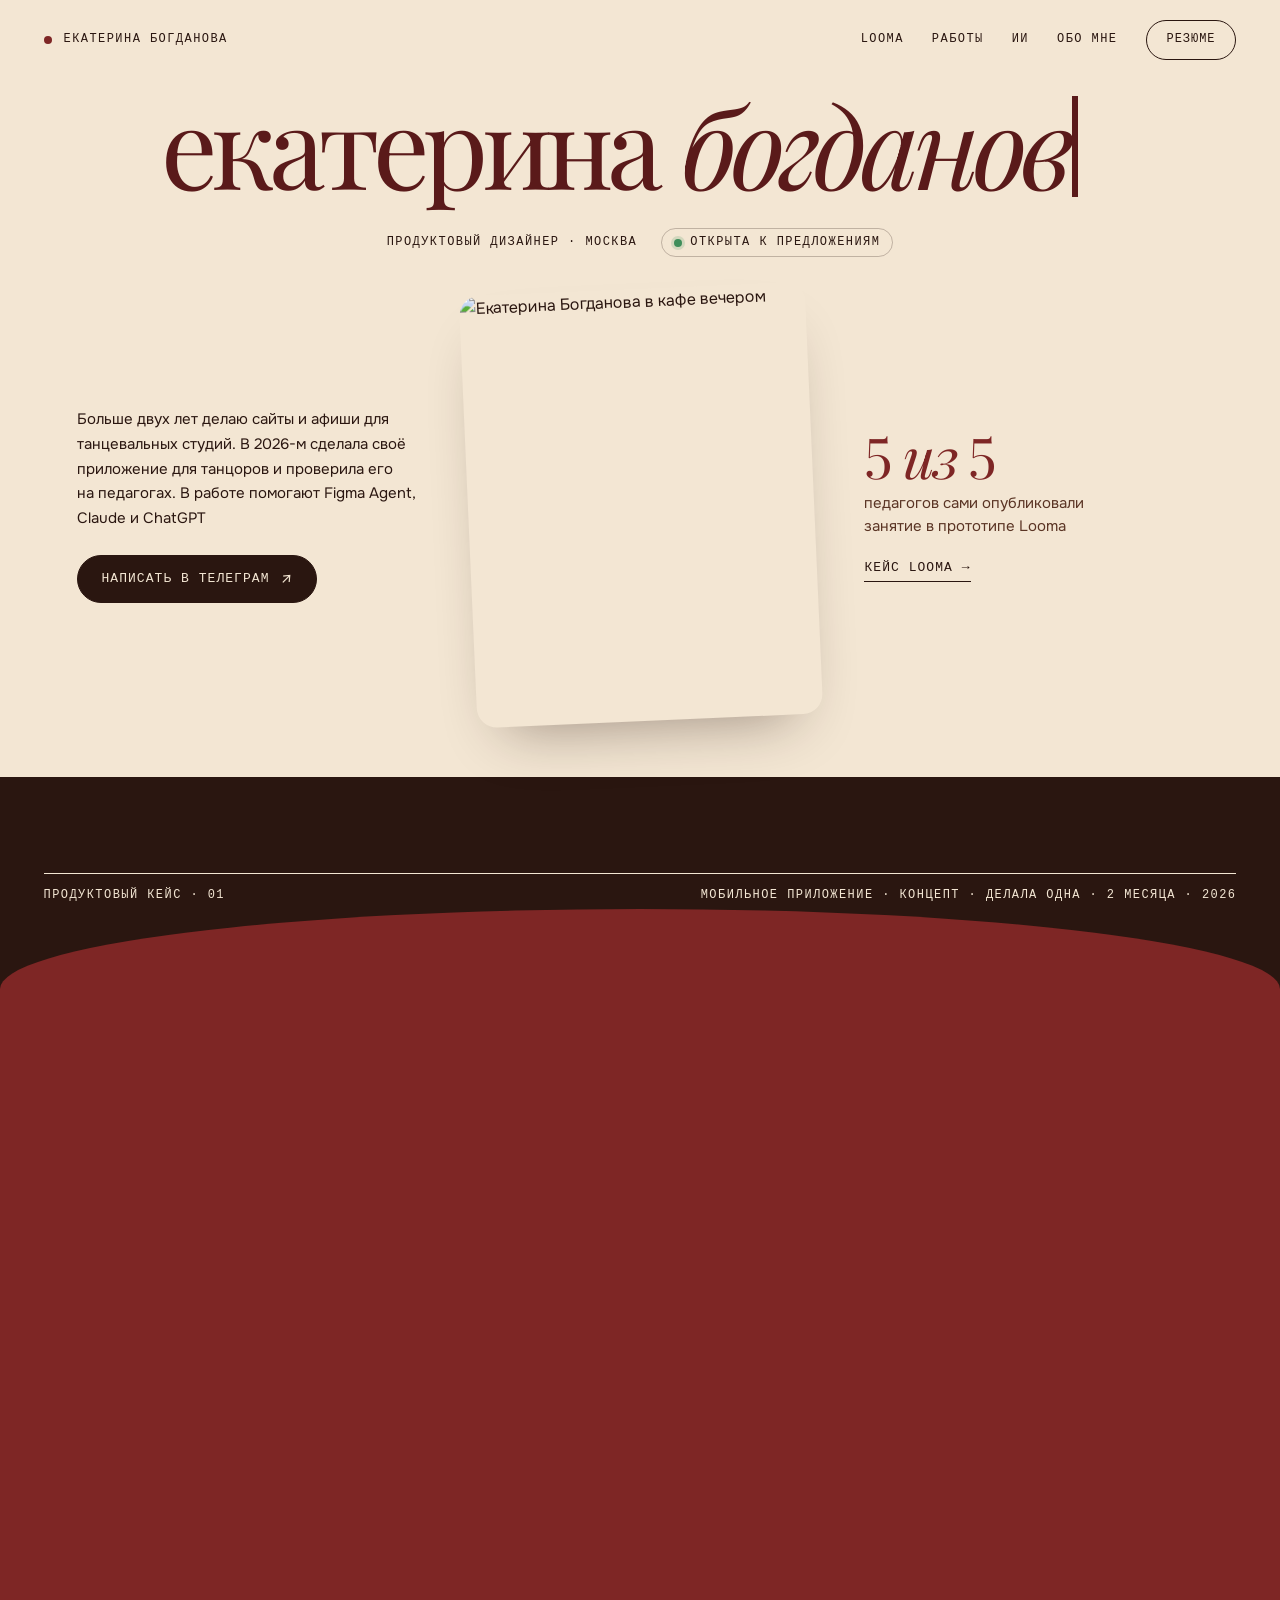
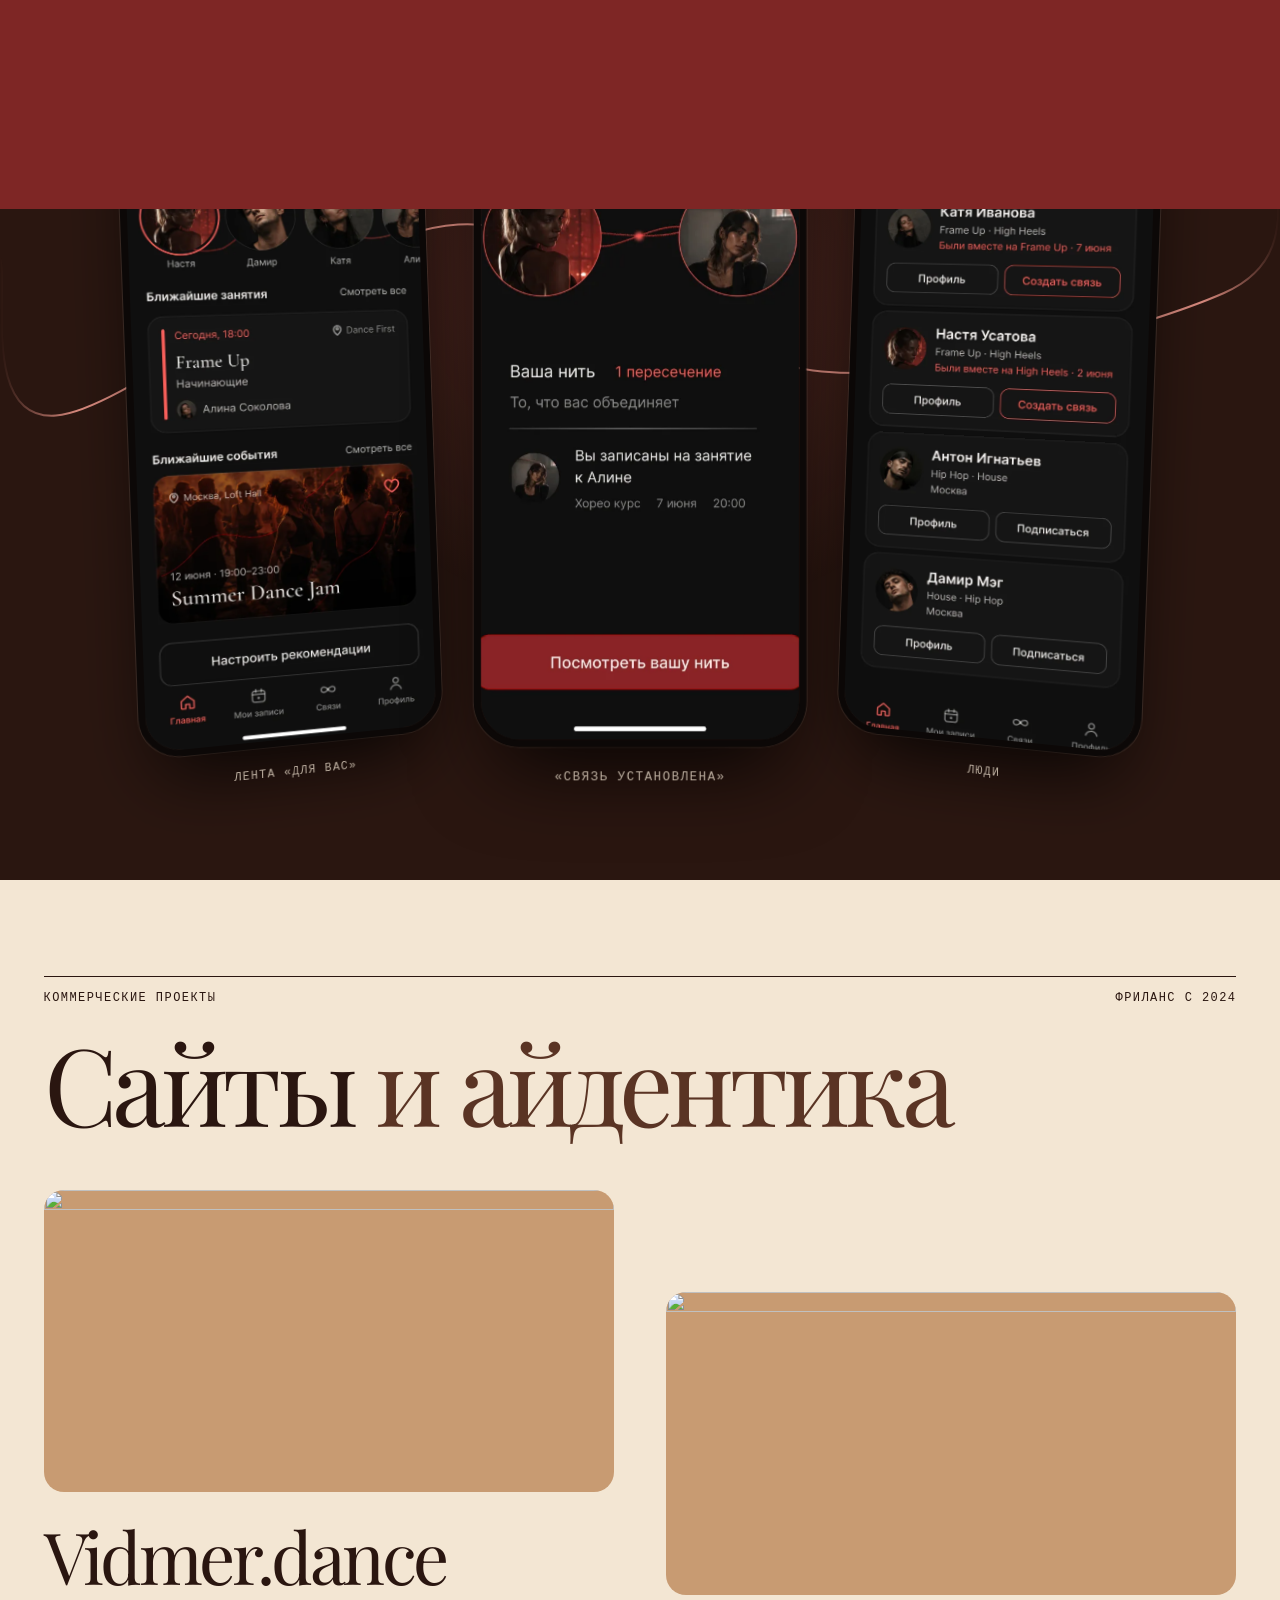
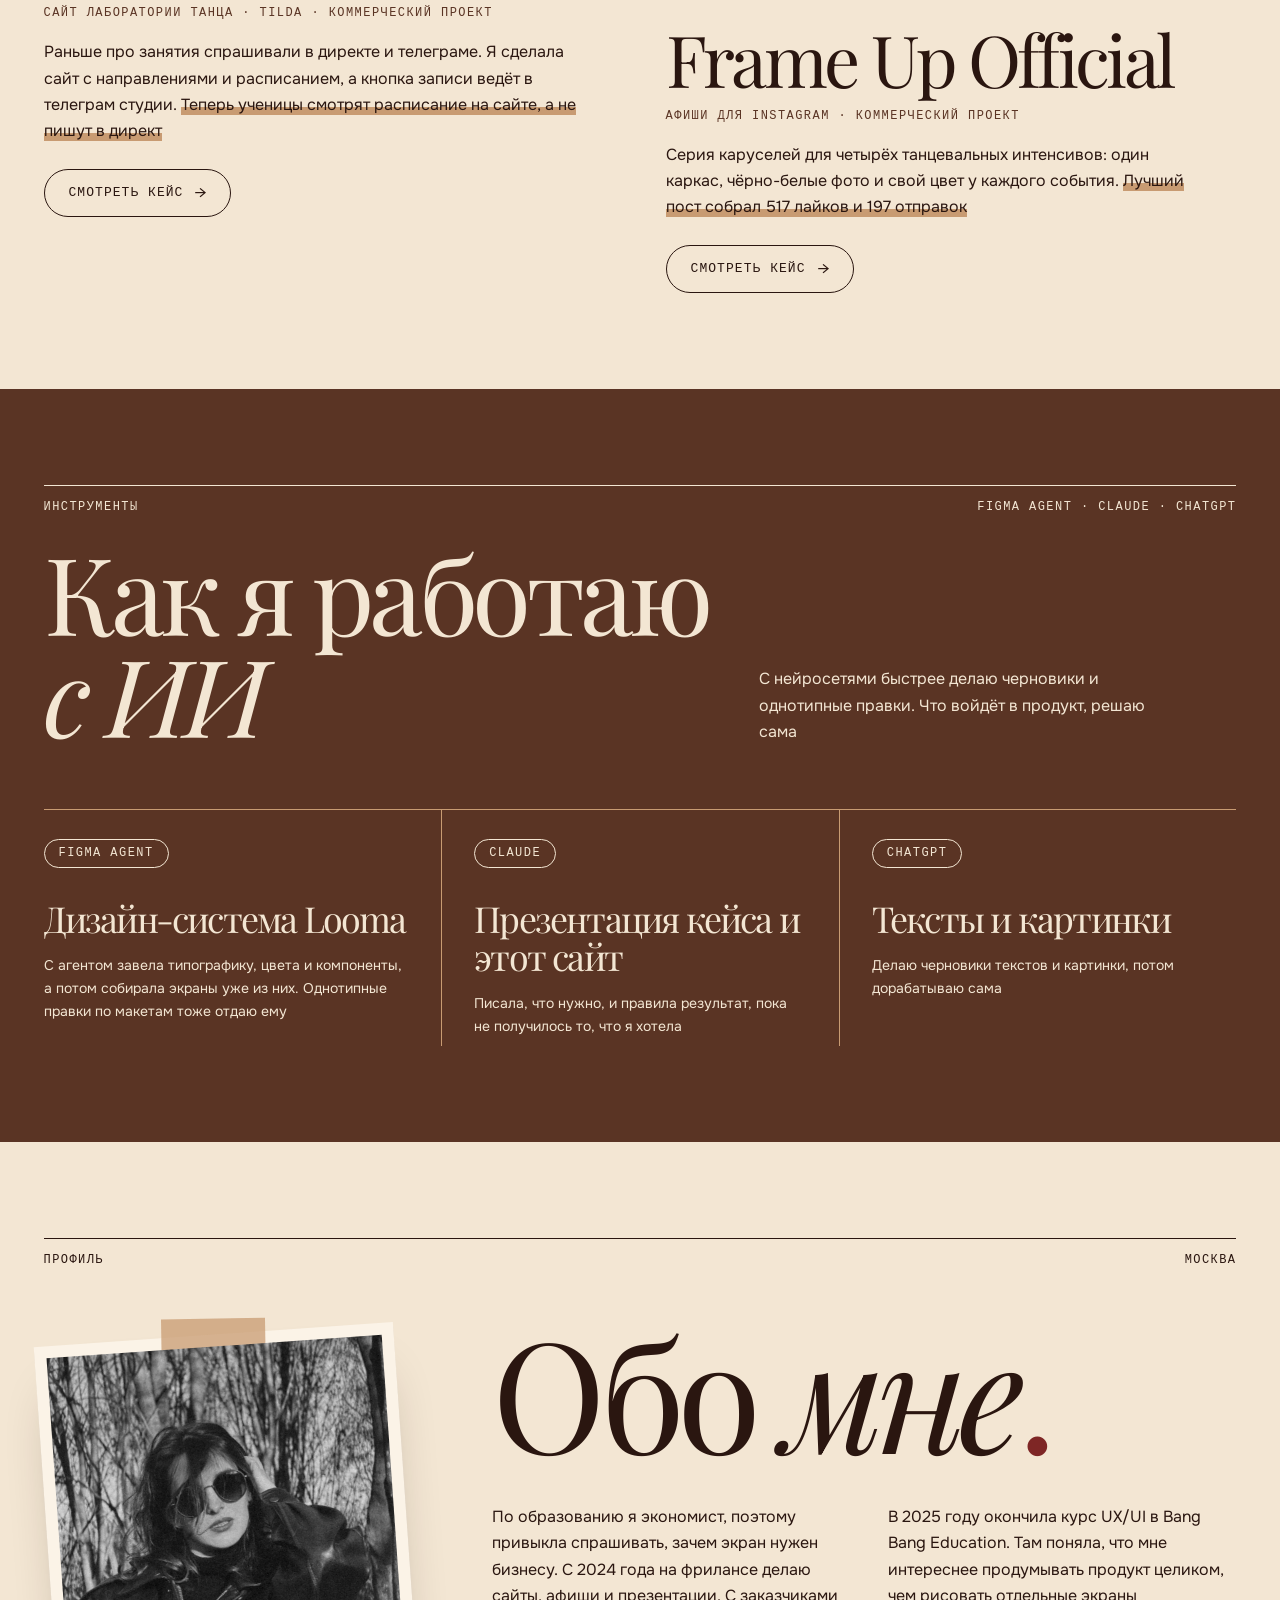
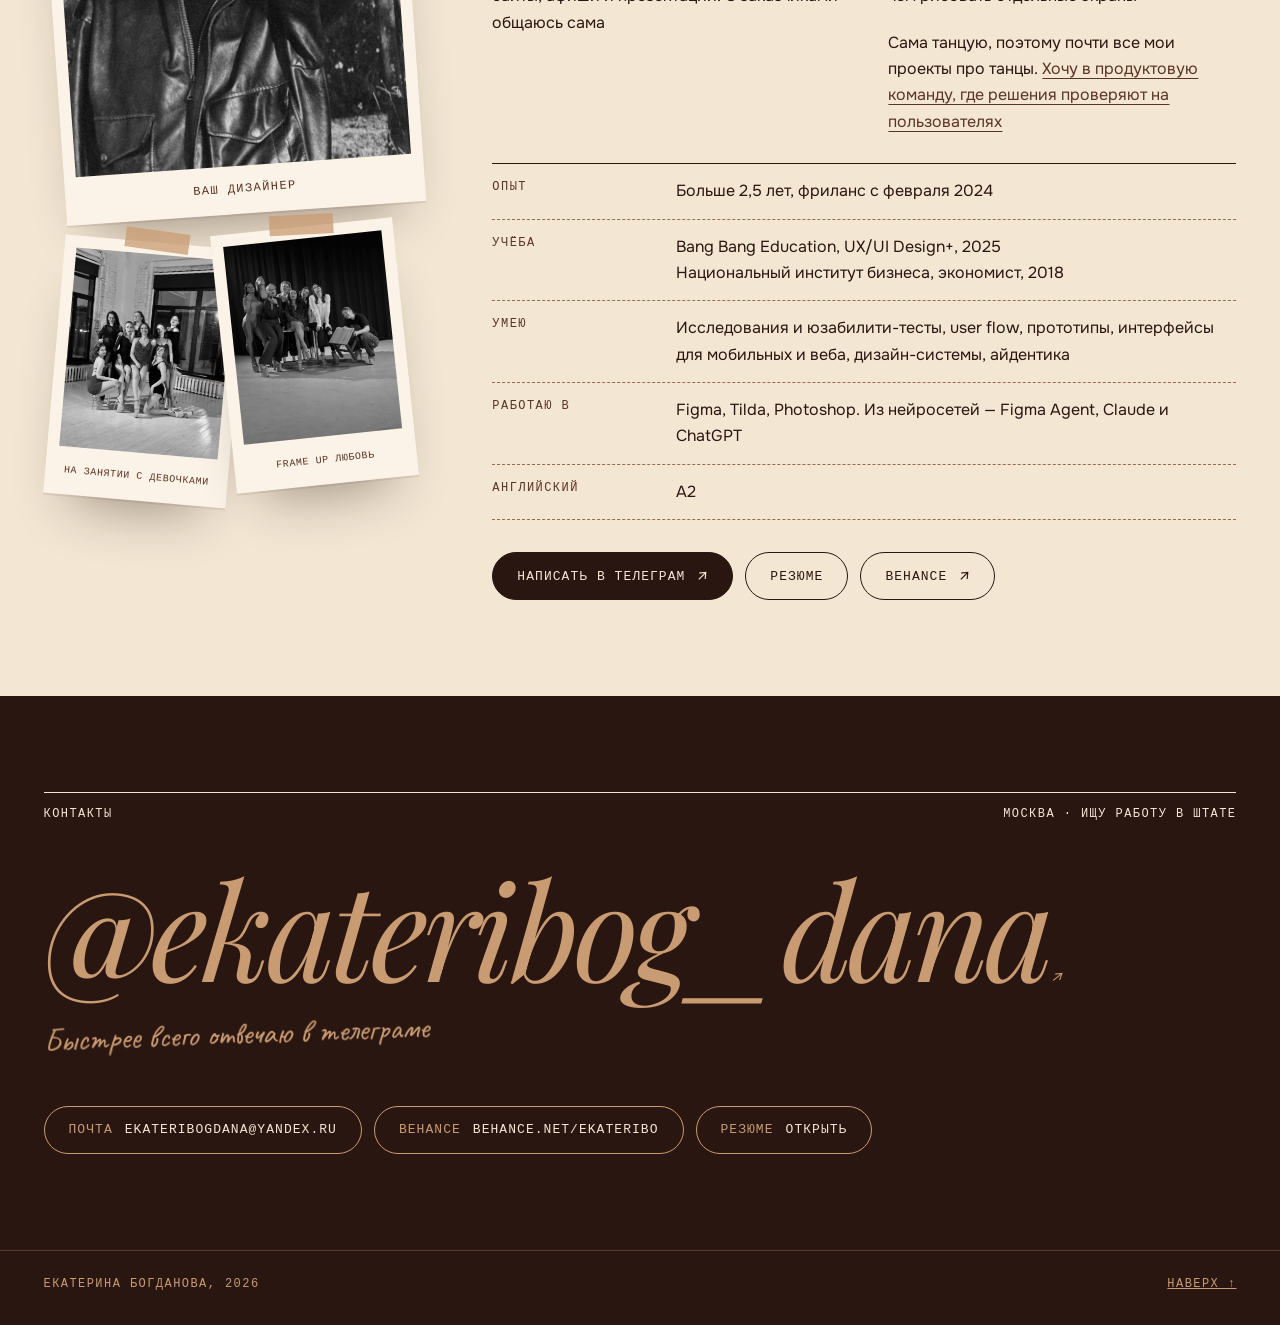
==== commit 864c00b9: "Looma на главной, в резюме, PDF и llms.txt — без «главной метрики», North Star и A/B-теста, как в об" ====
--- a/index.html
+++ b/index.html
@@ -458,7 +458,7 @@
 <link rel="icon" href="assets/favicon.svg" type="image/svg+xml">
 <link rel="stylesheet" href="/assets/transitions.css"><script src="/assets/transitions.js"></script>
 <script type="application/ld+json">
-{"@context":"https://schema.org","@graph":[{"@type":"ProfilePage","@id":"https://ekateribogdana.github.io/","url":"https://ekateribogdana.github.io/","name":"Екатерина Богданова — продуктовый дизайнер, Москва","inLanguage":"ru","dateModified":"2026-10-30","mainEntity":{"@id":"https://ekateribogdana.github.io/#person"},"hasPart":[{"@id":"https://ekateribogdana.github.io/looma.html"},{"@id":"https://ekateribogdana.github.io/vidmer.html"},{"@id":"https://ekateribogdana.github.io/frameup.html"},{"@id":"https://ekateribogdana.github.io/resume.html"}]},{"@type":"Person","@id":"https://ekateribogdana.github.io/#person","name":"Екатерина Богданова","alternateName":["Ekaterina Bogdanova","Богданова Екатерина"],"givenName":"Екатерина","familyName":"Богданова","jobTitle":["Продуктовый дизайнер","UX/UI-дизайнер","Product Designer","UX/UI Designer"],"description":"Продуктовый дизайнер (UX/UI) из Москвы, больше 2,5 лет в веб- и UX/UI-дизайне. Ведёт задачу от проблемы до проверки: гипотезы и метрики, скоуп MVP, user flow, интерфейс, юзабилити-тест. Ищет работу в штате: офис, гибрид или удалённо. Product Designer (UX/UI) based in Moscow, open to full-time roles: office, hybrid or remote.","url":"https://ekateribogdana.github.io/","image":"https://ekateribogdana.github.io/assets/resume-photo.jpg","email":"mailto:ekateribogdana@yandex.ru","address":{"@type":"PostalAddress","addressLocality":"Москва","addressCountry":"RU"},"homeLocation":{"@type":"Place","name":"Москва, Россия"},"sameAs":["https://www.behance.net/ekateribo","https://t.me/ekateribog_dana"],"knowsLanguage":[{"@type":"Language","name":"Русский","alternateName":"ru"},{"@type":"Language","name":"English","alternateName":"en","description":"A2"}],"alumniOf":[{"@type":"EducationalOrganization","name":"Bang Bang Education","description":"UX/UI Design+, 2025"},{"@type":"EducationalOrganization","name":"Национальный институт бизнеса","description":"Экономист, высшее, 2018"}],"knowsAbout":["Продуктовый дизайн","Product Design","UX/UI","UX-дизайн","UI-дизайн","Дизайн интерфейсов","Дизайн мобильных приложений","Адаптивный веб-дизайн","User Flow","Информационная архитектура","Прототипирование","Юзабилити-тестирование","Гипотезы и метрики","North Star Metric","Приоритизация MVP","Дизайн-системы","UI-кит","Айдентика","Figma","Figma Agent","Tilda","Zero Block","Photoshop","AI-инструменты в дизайне","Claude","ChatGPT","Промптинг"],"hasOccupation":{"@type":"Occupation","name":"Продуктовый дизайнер (UX/UI)","alternateName":["Product Designer","UX/UI Designer","UI/UX-дизайнер","Дизайнер интерфейсов","Веб-дизайнер"],"occupationLocation":{"@type":"City","name":"Москва"},"skills":"Figma, UX/UI, user flow, прототипирование, юзабилити-тестирование, дизайн-системы, гипотезы и метрики, MVP, адаптивный веб-дизайн, мобильные приложения, Tilda, Photoshop, AI-инструменты (Figma Agent, Claude, ChatGPT)"},"seeks":{"@type":"Demand","description":"Работа в штате продуктовым дизайнером (UX/UI): полная занятость, офис в Москве, гибрид или удалённо. Сферы: B2C, e-commerce, edtech, спорт, медиа, lifestyle"}}]}
+{"@context":"https://schema.org","@graph":[{"@type":"ProfilePage","@id":"https://ekateribogdana.github.io/","url":"https://ekateribogdana.github.io/","name":"Екатерина Богданова — продуктовый дизайнер, Москва","inLanguage":"ru","dateModified":"2026-10-30","mainEntity":{"@id":"https://ekateribogdana.github.io/#person"},"hasPart":[{"@id":"https://ekateribogdana.github.io/looma.html"},{"@id":"https://ekateribogdana.github.io/vidmer.html"},{"@id":"https://ekateribogdana.github.io/frameup.html"},{"@id":"https://ekateribogdana.github.io/resume.html"}]},{"@type":"Person","@id":"https://ekateribogdana.github.io/#person","name":"Екатерина Богданова","alternateName":["Ekaterina Bogdanova","Богданова Екатерина"],"givenName":"Екатерина","familyName":"Богданова","jobTitle":["Продуктовый дизайнер","UX/UI-дизайнер","Product Designer","UX/UI Designer"],"description":"Продуктовый дизайнер (UX/UI) из Москвы, больше 2,5 лет в веб- и UX/UI-дизайне. Ведёт задачу от проблемы до проверки: гипотезы и метрики, скоуп MVP, user flow, интерфейс, юзабилити-тест. Ищет работу в штате: офис, гибрид или удалённо. Product Designer (UX/UI) based in Moscow, open to full-time roles: office, hybrid or remote.","url":"https://ekateribogdana.github.io/","image":"https://ekateribogdana.github.io/assets/resume-photo.jpg","email":"mailto:ekateribogdana@yandex.ru","address":{"@type":"PostalAddress","addressLocality":"Москва","addressCountry":"RU"},"homeLocation":{"@type":"Place","name":"Москва, Россия"},"sameAs":["https://www.behance.net/ekateribo","https://t.me/ekateribog_dana"],"knowsLanguage":[{"@type":"Language","name":"Русский","alternateName":"ru"},{"@type":"Language","name":"English","alternateName":"en","description":"A2"}],"alumniOf":[{"@type":"EducationalOrganization","name":"Bang Bang Education","description":"UX/UI Design+, 2025"},{"@type":"EducationalOrganization","name":"Национальный институт бизнеса","description":"Экономист, высшее, 2018"}],"knowsAbout":["Продуктовый дизайн","Product Design","UX/UI","UX-дизайн","UI-дизайн","Дизайн интерфейсов","Дизайн мобильных приложений","Адаптивный веб-дизайн","User Flow","Информационная архитектура","Прототипирование","Юзабилити-тестирование","Гипотезы и их проверка","Приоритизация MVP","Дизайн-системы","UI-кит","Айдентика","Figma","Figma Agent","Tilda","Zero Block","Photoshop","AI-инструменты в дизайне","Claude","ChatGPT","Промптинг"],"hasOccupation":{"@type":"Occupation","name":"Продуктовый дизайнер (UX/UI)","alternateName":["Product Designer","UX/UI Designer","UI/UX-дизайнер","Дизайнер интерфейсов","Веб-дизайнер"],"occupationLocation":{"@type":"City","name":"Москва"},"skills":"Figma, UX/UI, user flow, прототипирование, юзабилити-тестирование, дизайн-системы, гипотезы и метрики, MVP, адаптивный веб-дизайн, мобильные приложения, Tilda, Photoshop, AI-инструменты (Figma Agent, Claude, ChatGPT)"},"seeks":{"@type":"Demand","description":"Работа в штате продуктовым дизайнером (UX/UI): полная занятость, офис в Москве, гибрид или удалённо. Сферы: B2C, e-commerce, edtech, спорт, медиа, lifestyle"}}]}
 </script>
 <script src="assets/metrics.js" defer></script>
 </head>
@@ -510,7 +510,7 @@
   <div class="l-grid">
     <div class="l-text">
       <p>Идея из моей жизни: занятия ищешь по&nbsp;чатам, а&nbsp;с&nbsp;людьми с&nbsp;мастер-классов потом теряешь связь</p>
-      <p>Одно из&nbsp;ключевых решений — <span class="hl">сначала подборка, потом регистрация</span>. Главная метрика Looma — записи на&nbsp;занятия, а&nbsp;новичков легче всего потерять на&nbsp;форме регистрации. Поэтому человек сначала выбирает интересы и&nbsp;видит занятия, а&nbsp;форму заполняет в&nbsp;конце. Минус в&nbsp;том, что кто-то уйдёт, так и&nbsp;не&nbsp;оставив контакт. Проверить решение хочу A/B-тестом</p>
+      <p>Одно из&nbsp;ключевых решений — <span class="hl">сначала подборка, потом регистрация</span>. Новичков легче всего потерять на&nbsp;форме регистрации, поэтому человек сначала выбирает интересы и&nbsp;видит занятия, а&nbsp;форму заполняет в&nbsp;конце. Минус в&nbsp;том, что кто-то уйдёт, так и&nbsp;не&nbsp;оставив контакт</p>
       <div class="pills">
         <a class="pill solid" href="looma.html">Читать кейс <span class="ar" aria-hidden="true">→</span></a>
         <a class="pill line" href="https://ekateribogdana.github.io/looma/prototype/" target="_blank" rel="noopener">Открыть прототип <span class="ar" aria-hidden="true">↗</span></a>
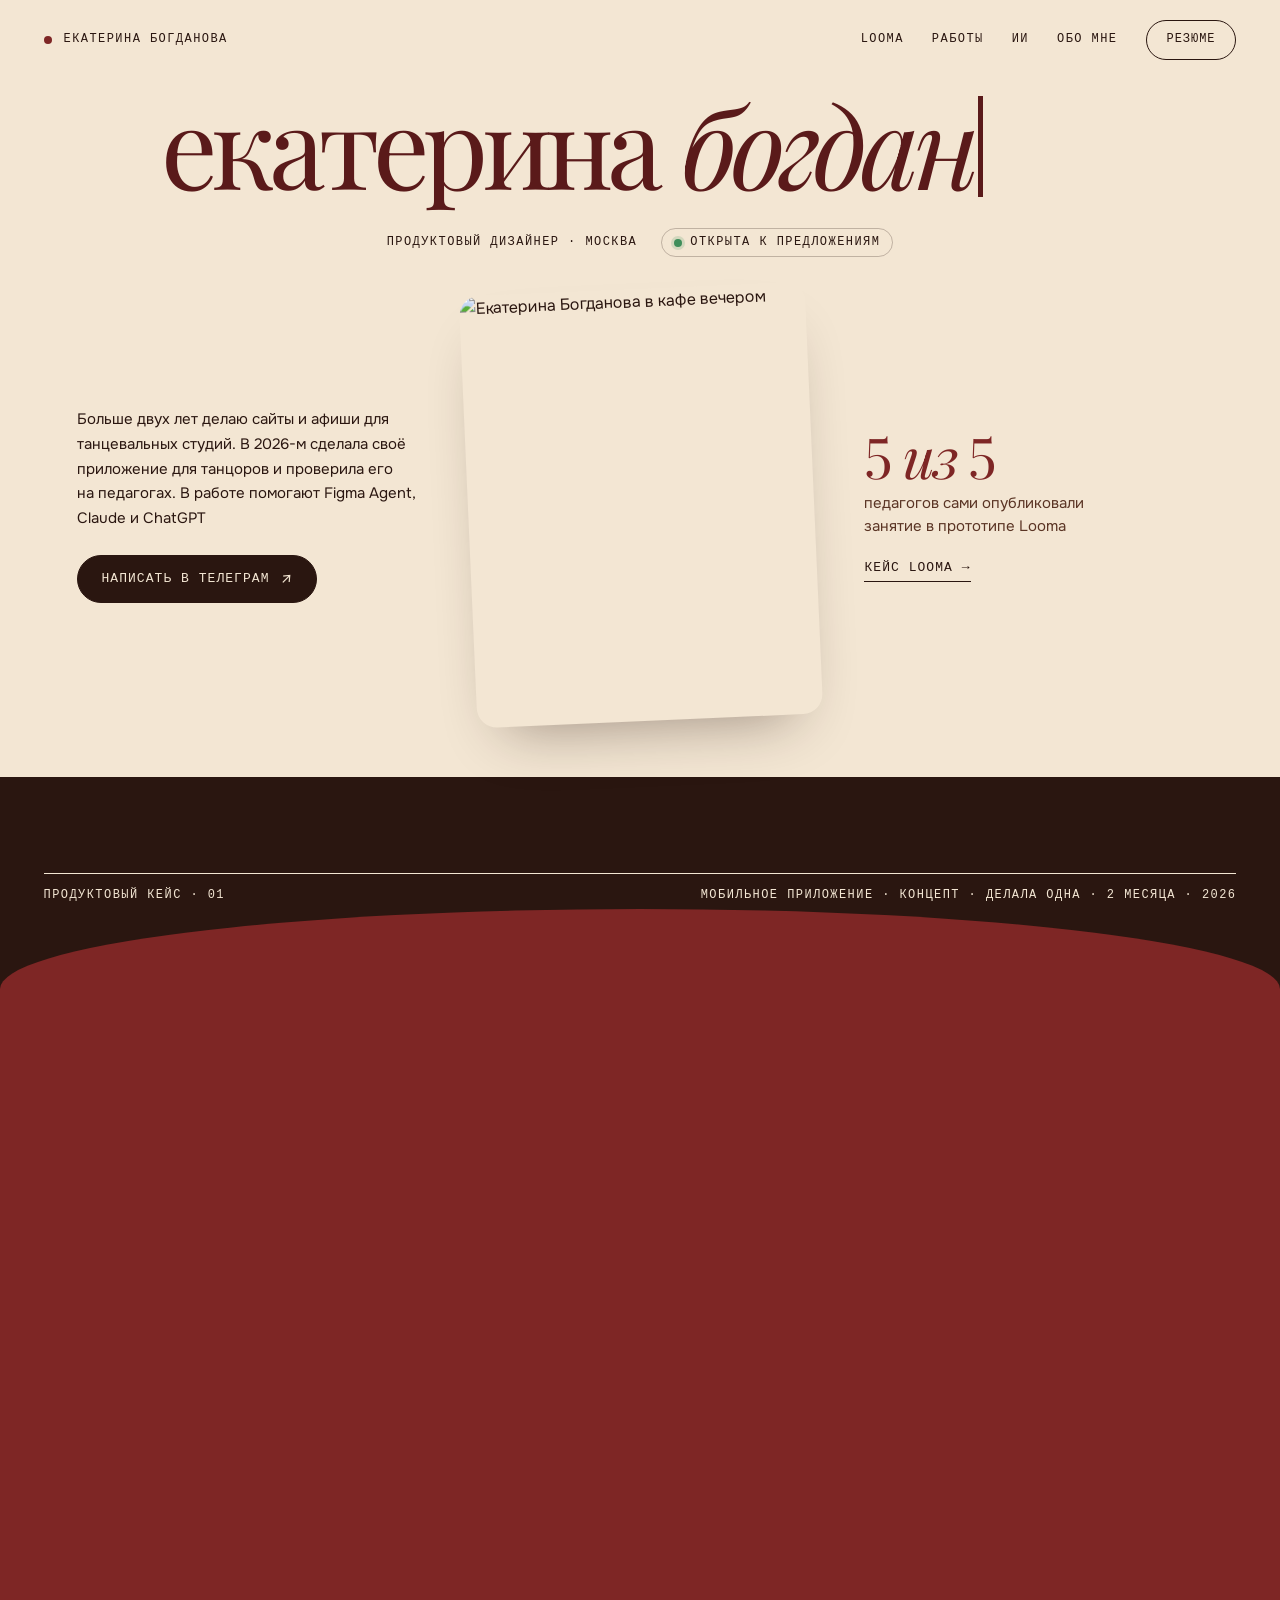
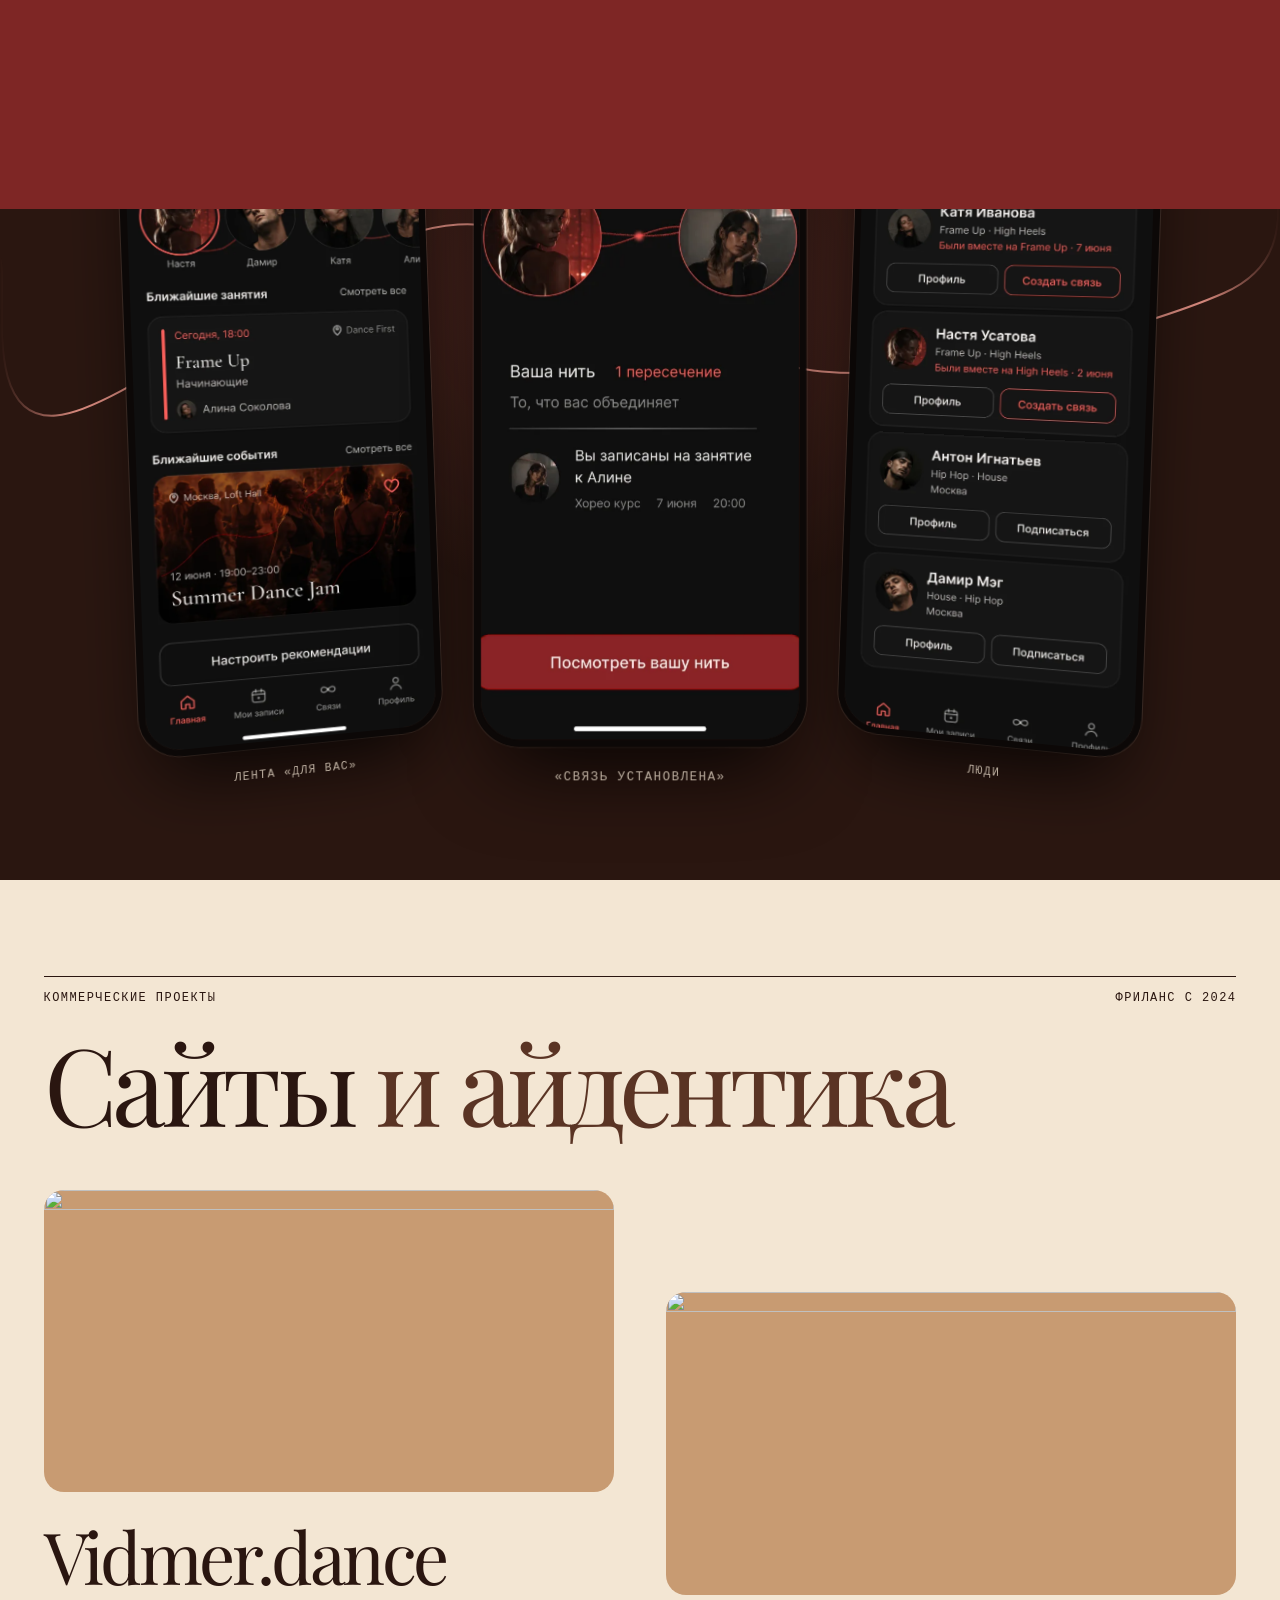
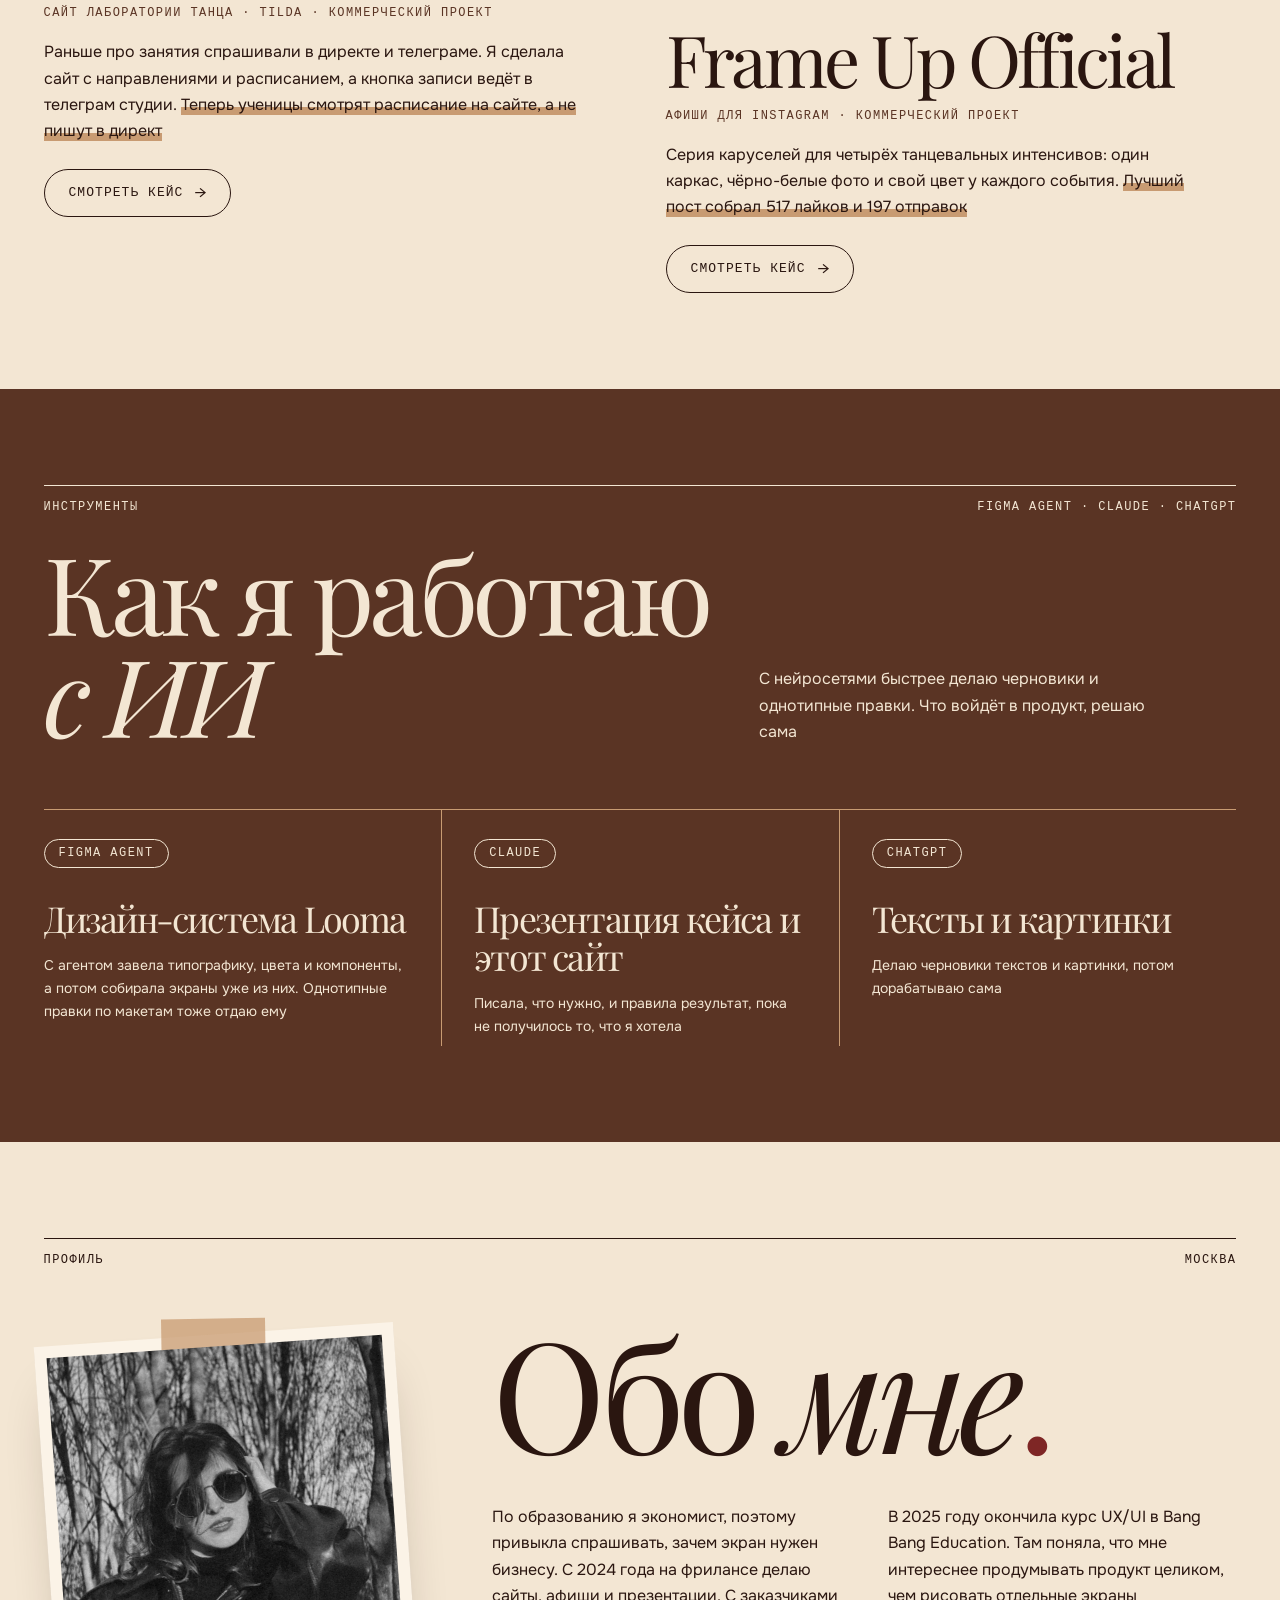
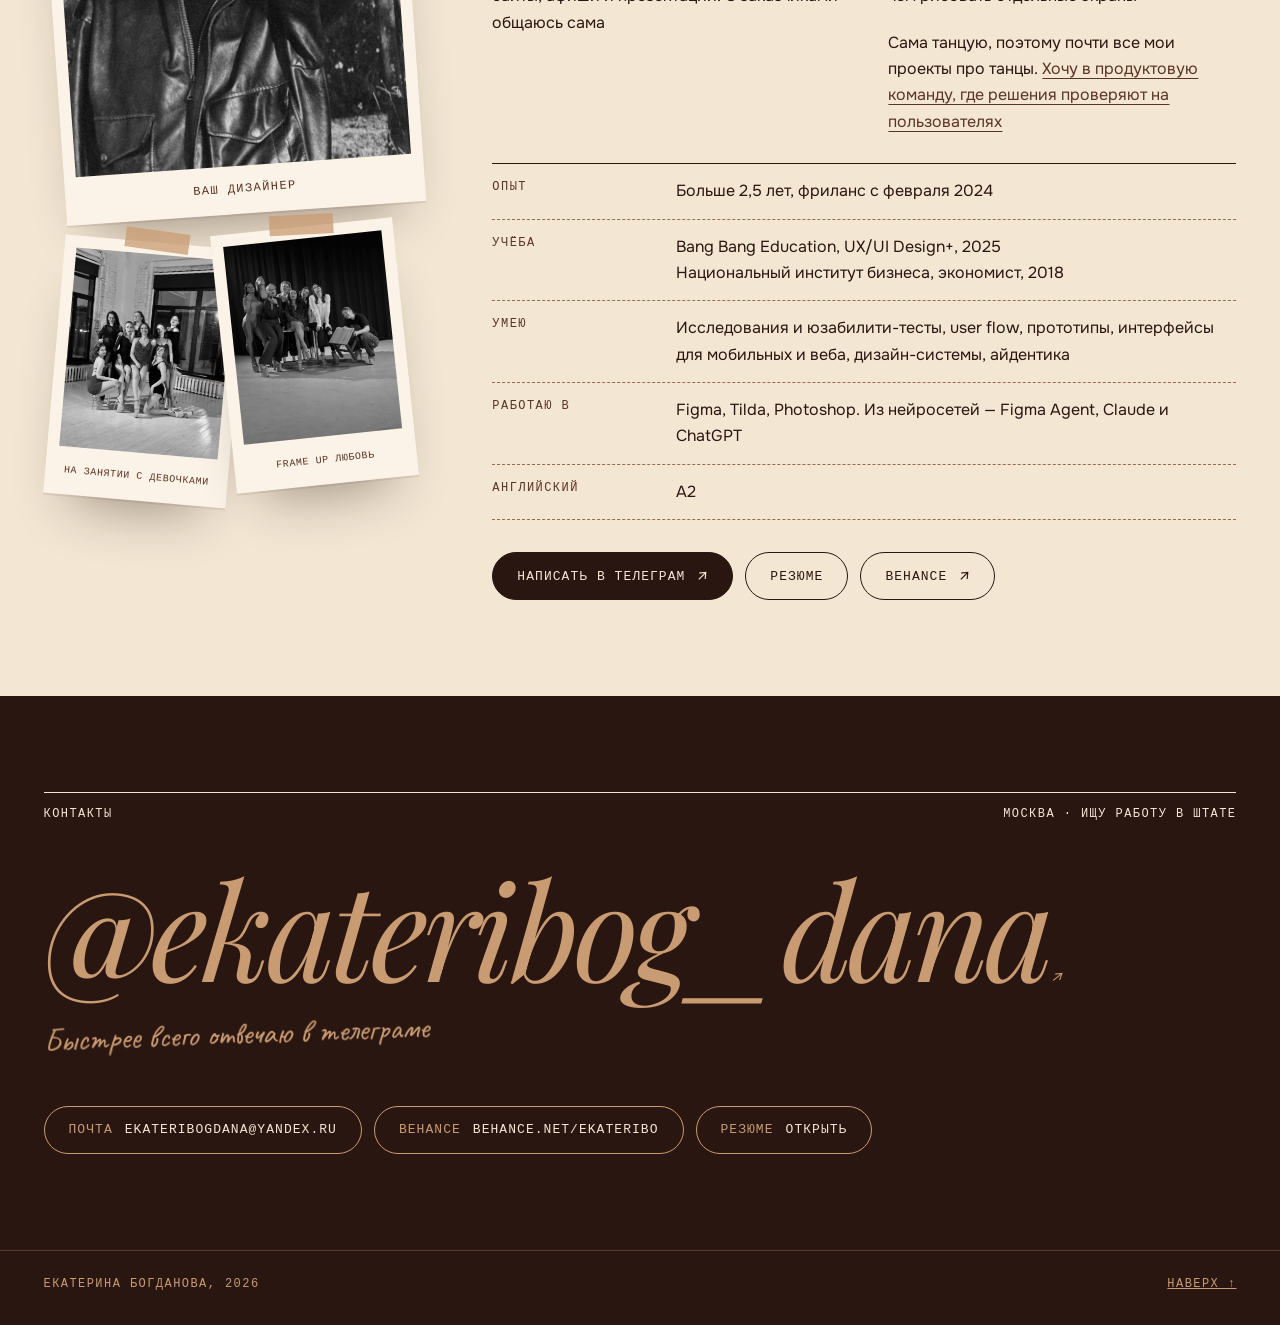
==== commit aef92d24: "Главная, «Обо мне»: полароидки можно отклеить и переклеить мышью в пределах доски Co-Authored-By: Cl" ====
--- a/index.html
+++ b/index.html
@@ -454,6 +454,16 @@
   -webkit-mask-image:linear-gradient(90deg,transparent,#000 6%,#000 94%,transparent);mask-image:linear-gradient(90deg,transparent,#000 6%,#000 94%,transparent)}
 .lstage figure{z-index:2}
 .lstage figure:nth-child(3){z-index:3}
+
+/* ---------- «Обо мне»: полароидки можно отклеить и переклеить (только мышь/трекпад) ---------- */
+@media (pointer:fine){
+  .board.drag .polaroid{cursor:grab;touch-action:none;user-select:none;-webkit-user-select:none;transition:transform .45s cubic-bezier(.2,.8,.2,1),box-shadow .45s}
+  .board.drag .polaroid img{pointer-events:none;-webkit-user-drag:none}
+  .board.drag .polaroid:hover{box-shadow:0 2px 0 rgba(42,22,16,.08),0 40px 64px -26px rgba(42,22,16,.55)}
+  .board.drag .polaroid.lift{cursor:grabbing;transition:box-shadow .3s;box-shadow:0 2px 0 rgba(42,22,16,.06),0 60px 90px -30px rgba(42,22,16,.6)}
+  .board.drag .polaroid::before{transition:opacity .25s,transform .35s cubic-bezier(.2,.8,.2,1)}
+  .board.drag .polaroid.lift::before{opacity:0;transform:translateX(-50%) rotate(14deg) translateY(-10px)}
+}
 </style>
 <link rel="icon" href="assets/favicon.svg" type="image/svg+xml">
 <link rel="stylesheet" href="/assets/transitions.css"><script src="/assets/transitions.js"></script>
@@ -704,5 +714,34 @@
   }
 })();
 </script>
+<script>
+// «Обо мне»: перетаскивание полароидок — отклеить, перенести в пределах доски, приклеить с новым наклоном
+(function(){
+  if(!matchMedia('(pointer:fine)').matches)return;
+  var board=document.querySelector('#about .board');if(!board)return;
+  board.classList.add('drag');
+  var ps=[].slice.call(board.querySelectorAll('.polaroid')),z=3;
+  ps.forEach(function(el){
+    var m=getComputedStyle(el).transform,rot=0;
+    if(m&&m!=='none'){var v=m.match(/matrix\(([^)]+)\)/);if(v){var a=v[1].split(',').map(parseFloat);rot=Math.round(Math.atan2(a[1],a[0])*180/Math.PI*10)/10;}}
+    el._s={x:0,y:0,r:rot};el.style.transform='translate(0px,0px) rotate('+rot+'deg)';
+    el.addEventListener('pointerdown',function(e){
+      if(e.button!==0)return;e.preventDefault();
+      var s=el._s,sx=e.clientX,sy=e.clientY,ox=s.x,oy=s.y;
+      var br=board.getBoundingClientRect(),er=el.getBoundingClientRect(),pad=48;
+      var minX=ox+(br.left-pad-er.left),maxX=ox+(br.right+pad-er.right),minY=oy+(br.top-pad-er.top),maxY=oy+(br.bottom+pad-er.bottom);
+      el.setPointerCapture(e.pointerId);el.classList.add('lift');el.style.zIndex=++z;
+      el.style.transform='translate('+s.x+'px,'+s.y+'px) rotate('+(s.r*.3)+'deg) scale(1.04)';
+      function mv(ev){s.x=Math.max(minX,Math.min(maxX,ox+ev.clientX-sx));s.y=Math.max(minY,Math.min(maxY,oy+ev.clientY-sy));
+        var tilt=Math.max(-8,Math.min(8,(ev.movementX||0)*.6));
+        el.style.transform='translate('+s.x+'px,'+s.y+'px) rotate('+(s.r*.3+tilt)+'deg) scale(1.04)';}
+      function up(){el.removeEventListener('pointermove',mv);el.removeEventListener('pointerup',up);el.removeEventListener('pointercancel',up);
+        el.classList.remove('lift');s.r=Math.round((Math.random()*12-6)*10)/10;
+        el.style.transform='translate('+s.x+'px,'+s.y+'px) rotate('+s.r+'deg)';}
+      el.addEventListener('pointermove',mv);el.addEventListener('pointerup',up);el.addEventListener('pointercancel',up);
+    });
+  });
+})();
+</script>
 </body>
 </html>
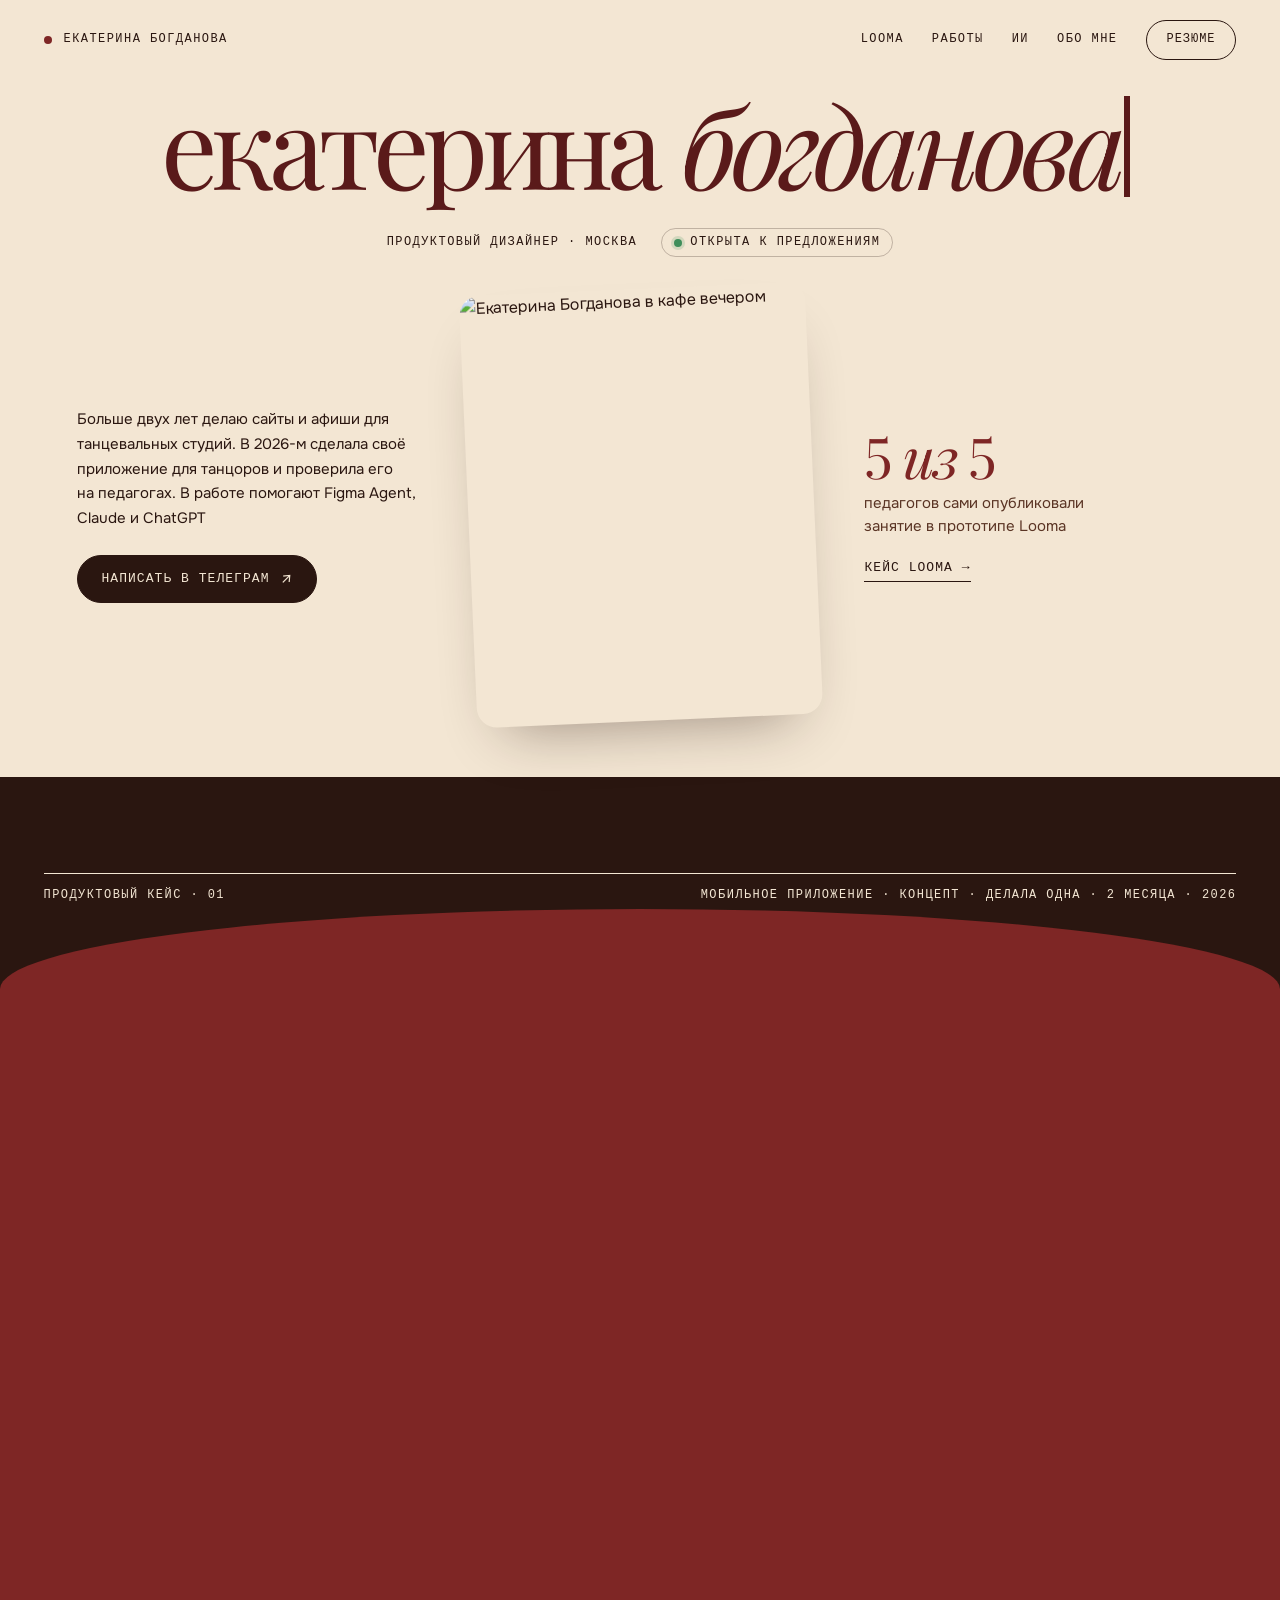
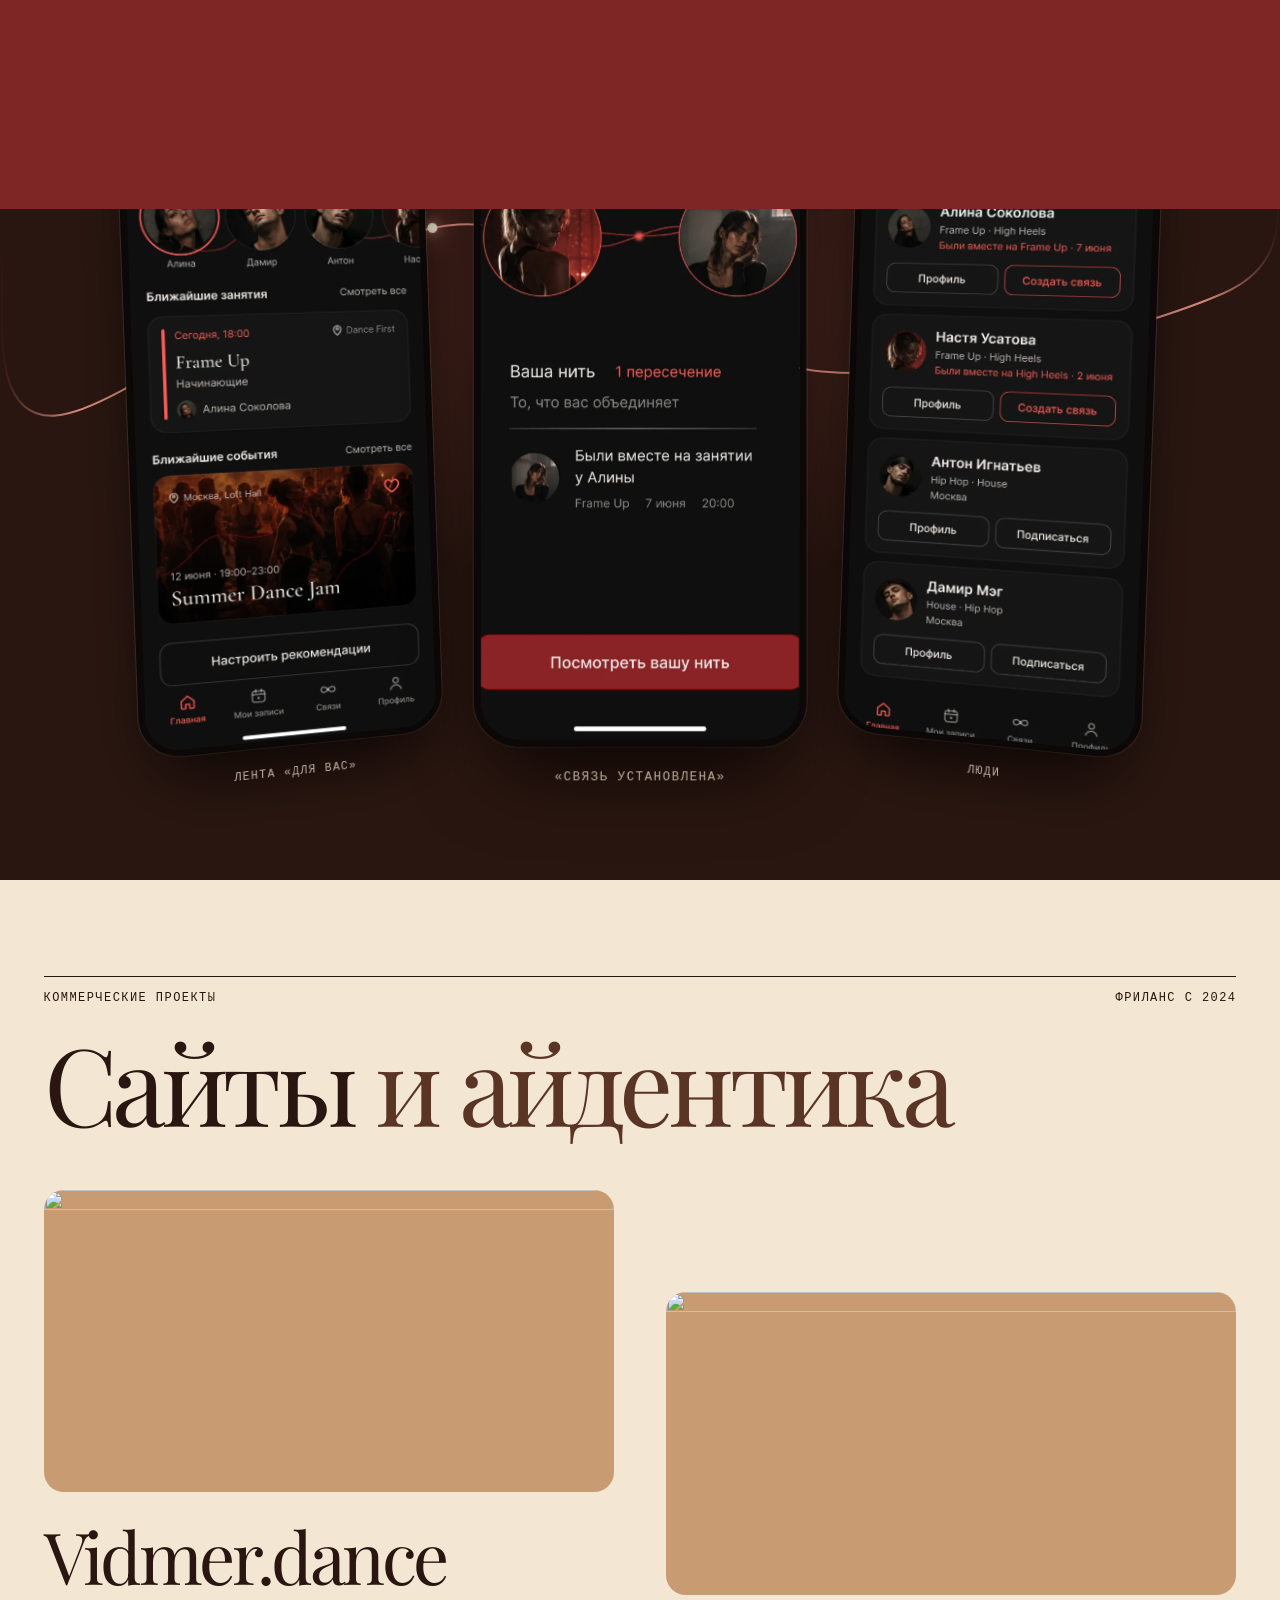
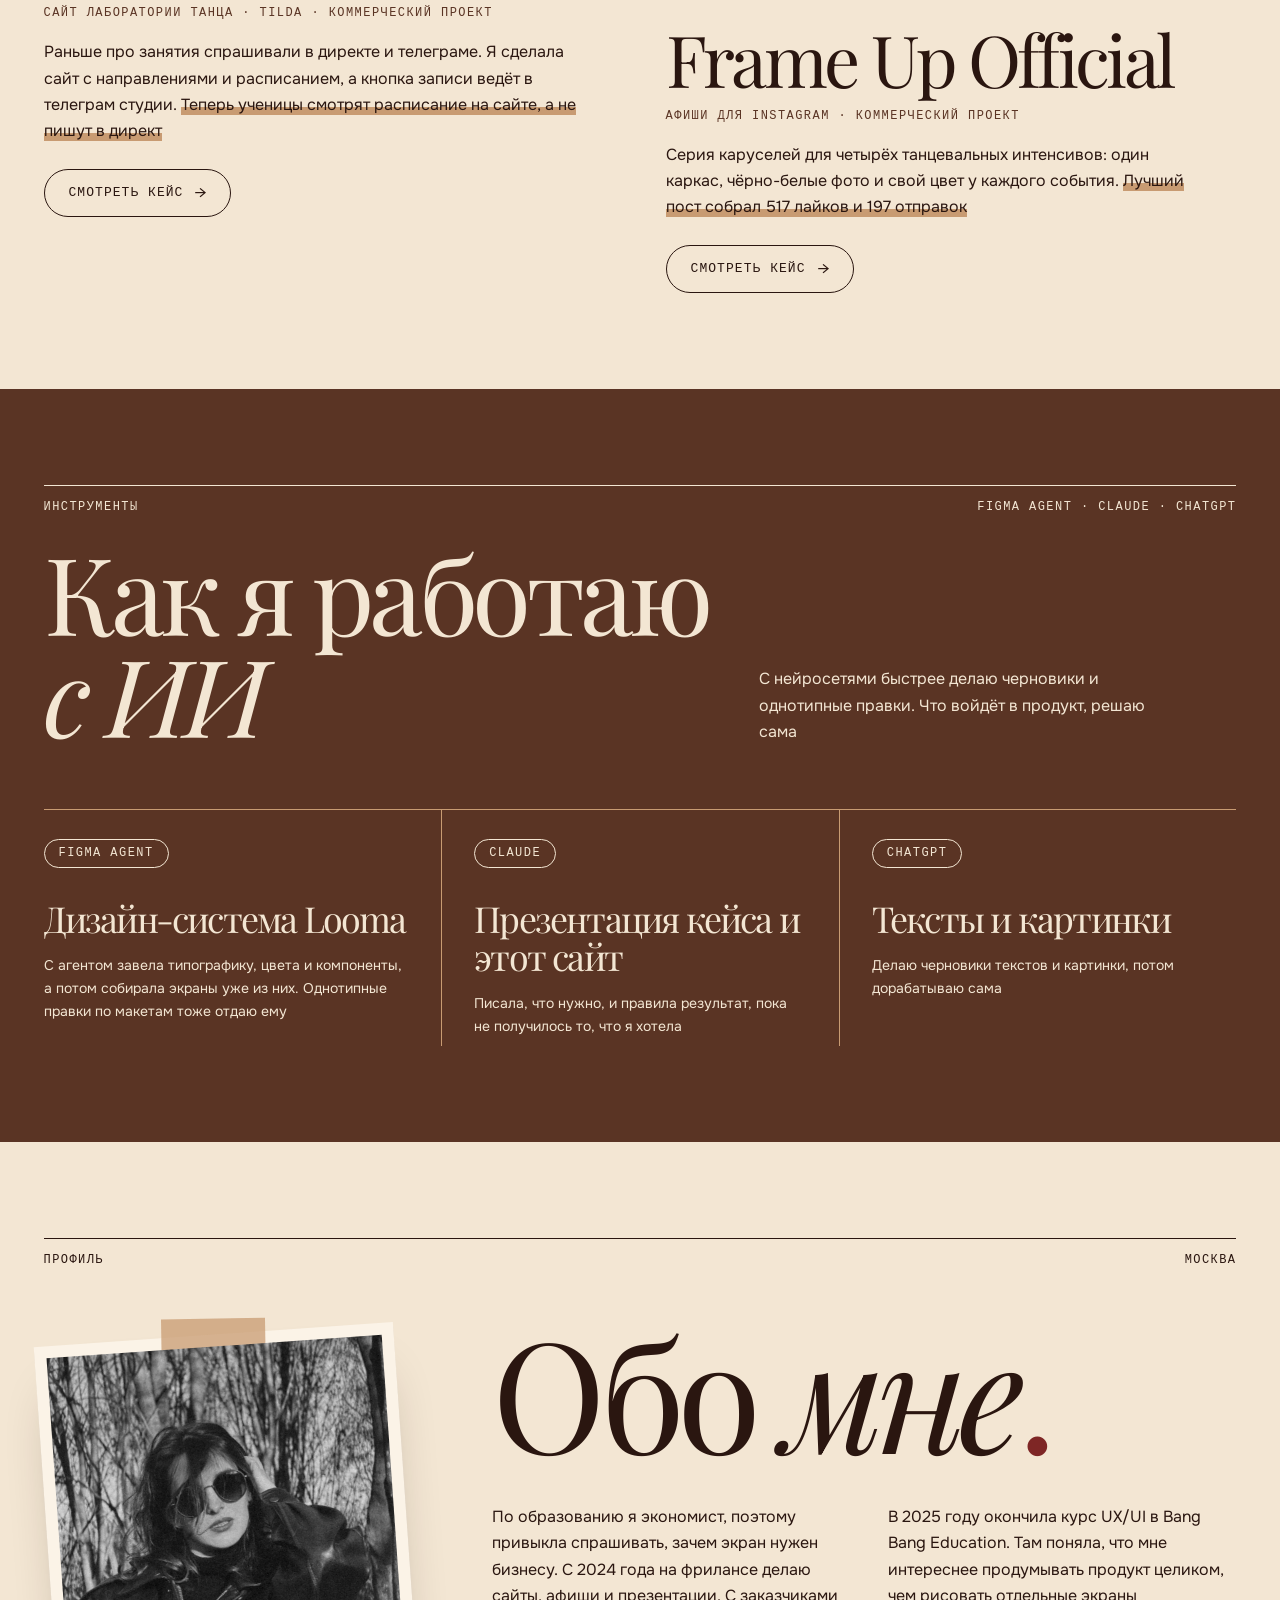
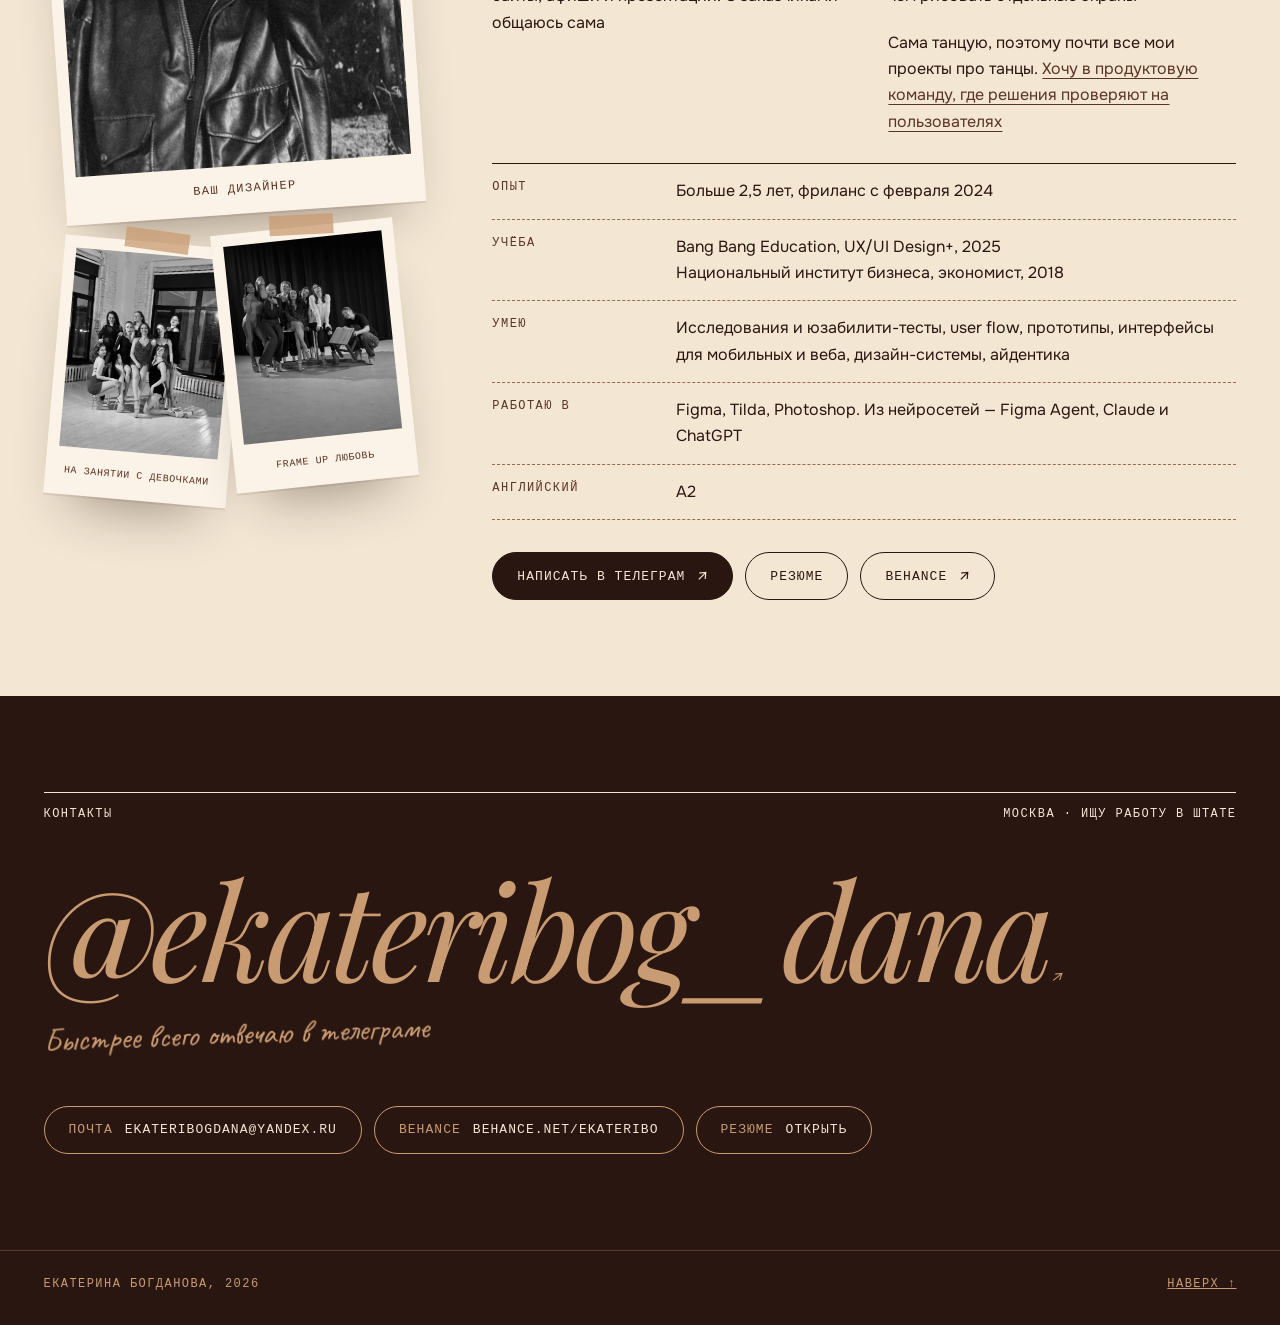
==== commit d6f09fa2: "Адаптив: на телефоне витрина Looma на главной листается и не растягивает страницу, подписи мини-пола" ====
--- a/index.html
+++ b/index.html
@@ -463,6 +463,12 @@
   .board.drag .polaroid.lift{cursor:grabbing;transition:box-shadow .3s;box-shadow:0 2px 0 rgba(42,22,16,.06),0 60px 90px -30px rgba(42,22,16,.6)}
   .board.drag .polaroid::before{transition:opacity .25s,transform .35s cubic-bezier(.2,.8,.2,1)}
   .board.drag .polaroid.lift::before{opacity:0;transform:translateX(-50%) rotate(14deg) translateY(-10px)}
+}
+
+/* телефон: витрина Looma листается вбок и не растягивает страницу */
+@media (max-width:720px){
+  .lstage .screens{overflow-x:auto!important;overflow-y:hidden!important;padding-bottom:24px!important}
+  .board .mini figcaption{font-size:11px}
 }
 </style>
 <link rel="icon" href="assets/favicon.svg" type="image/svg+xml">
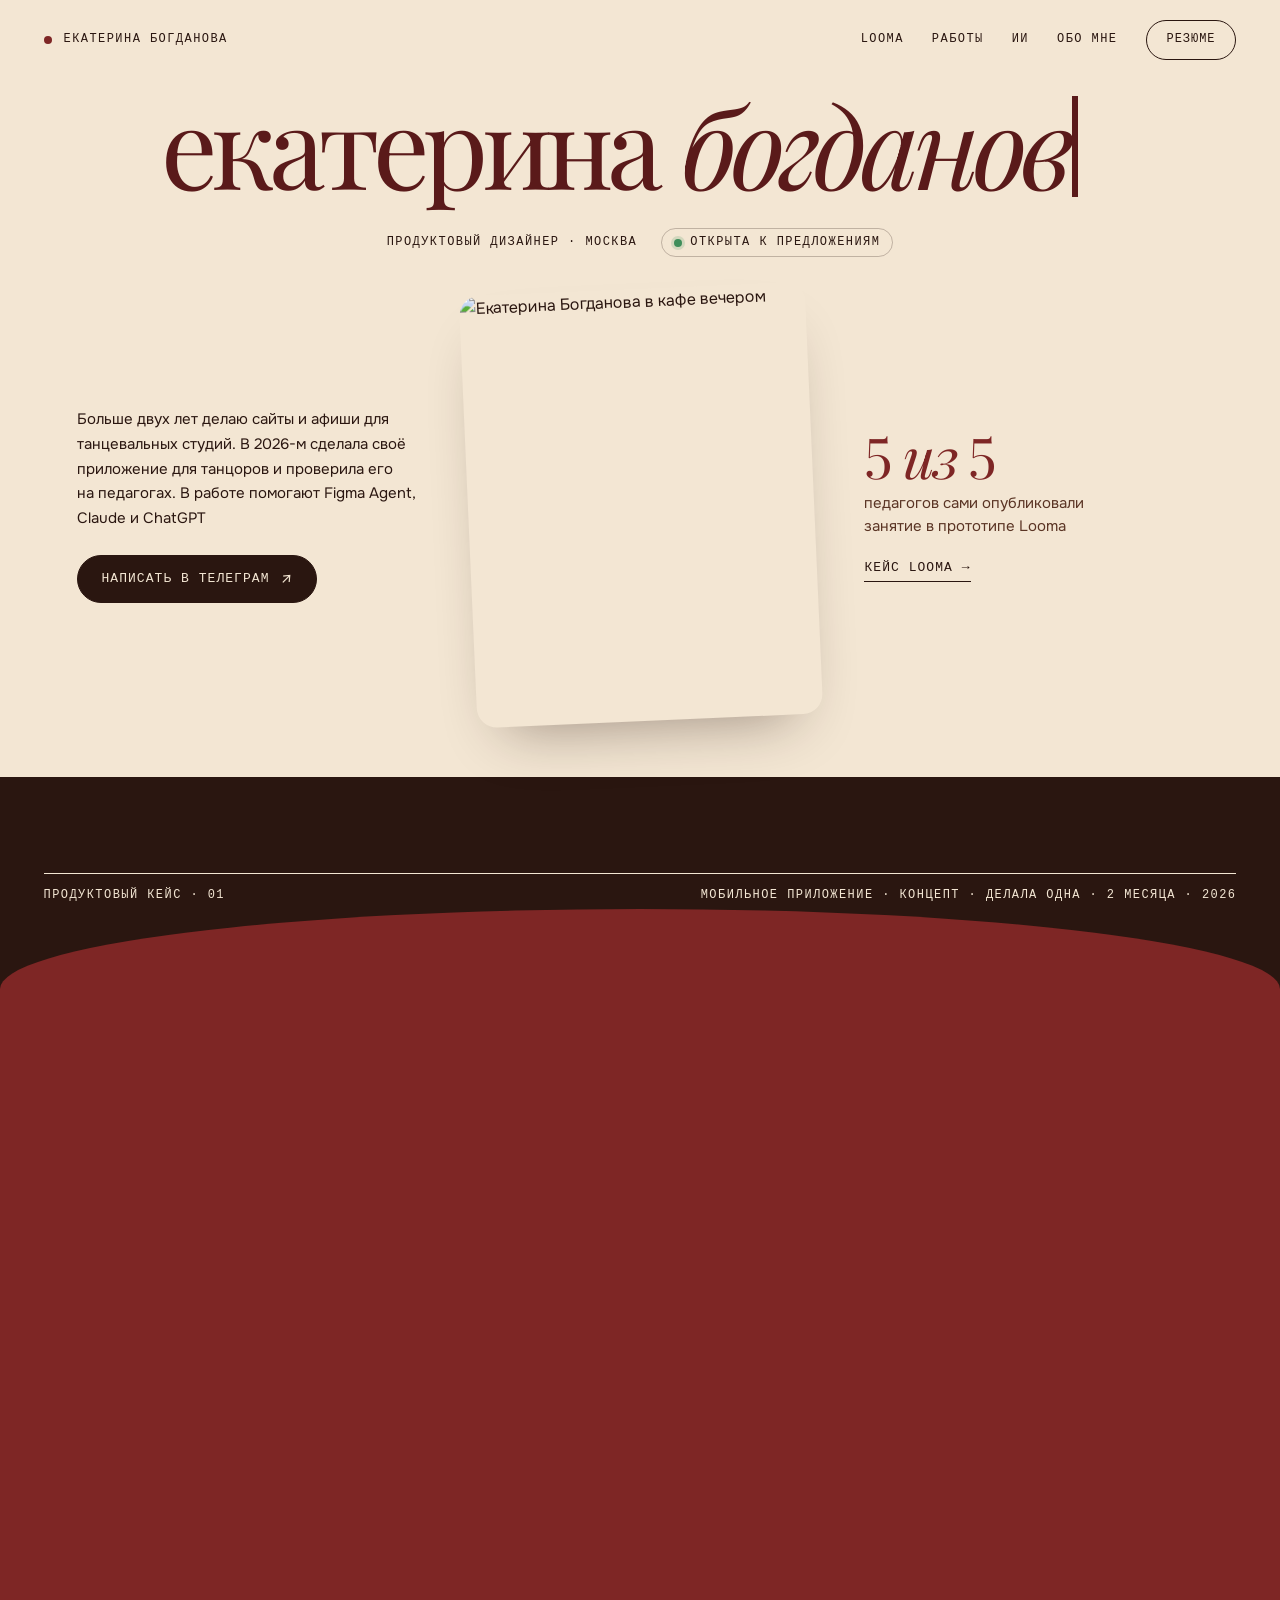
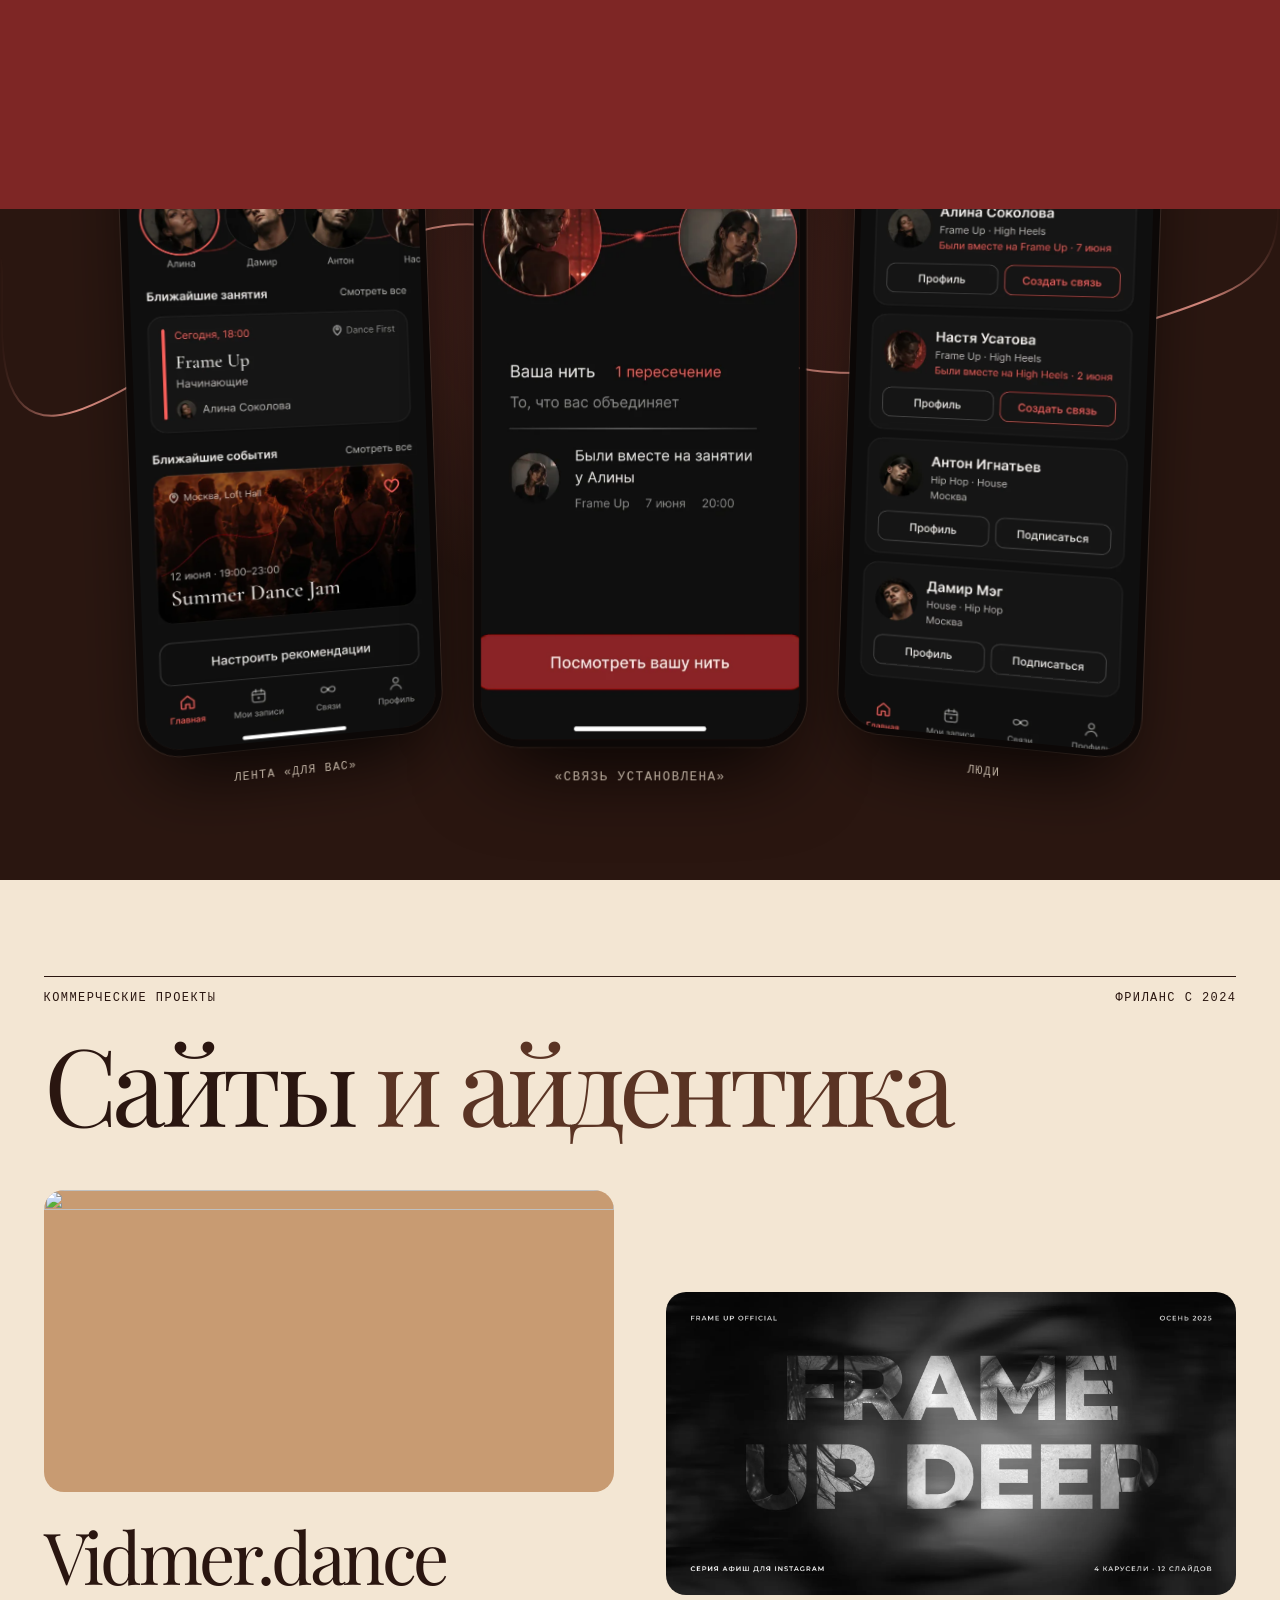
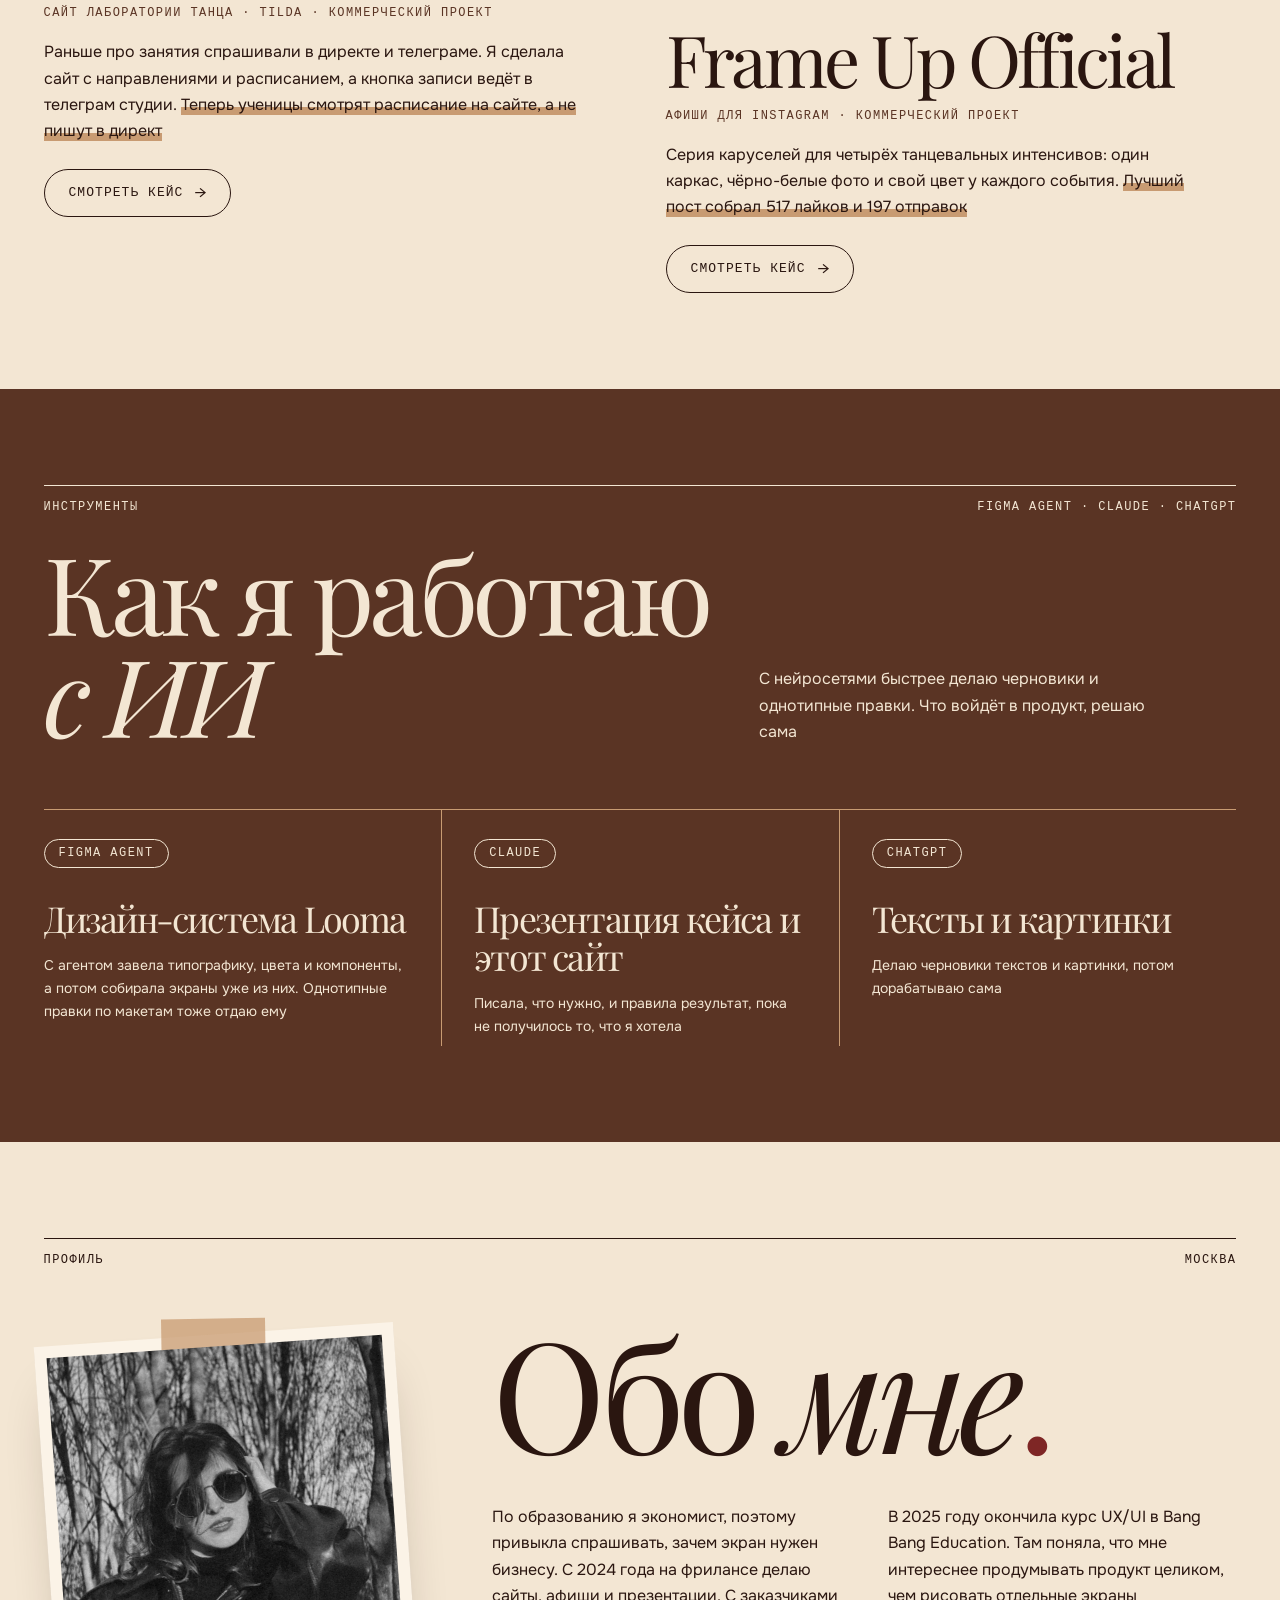
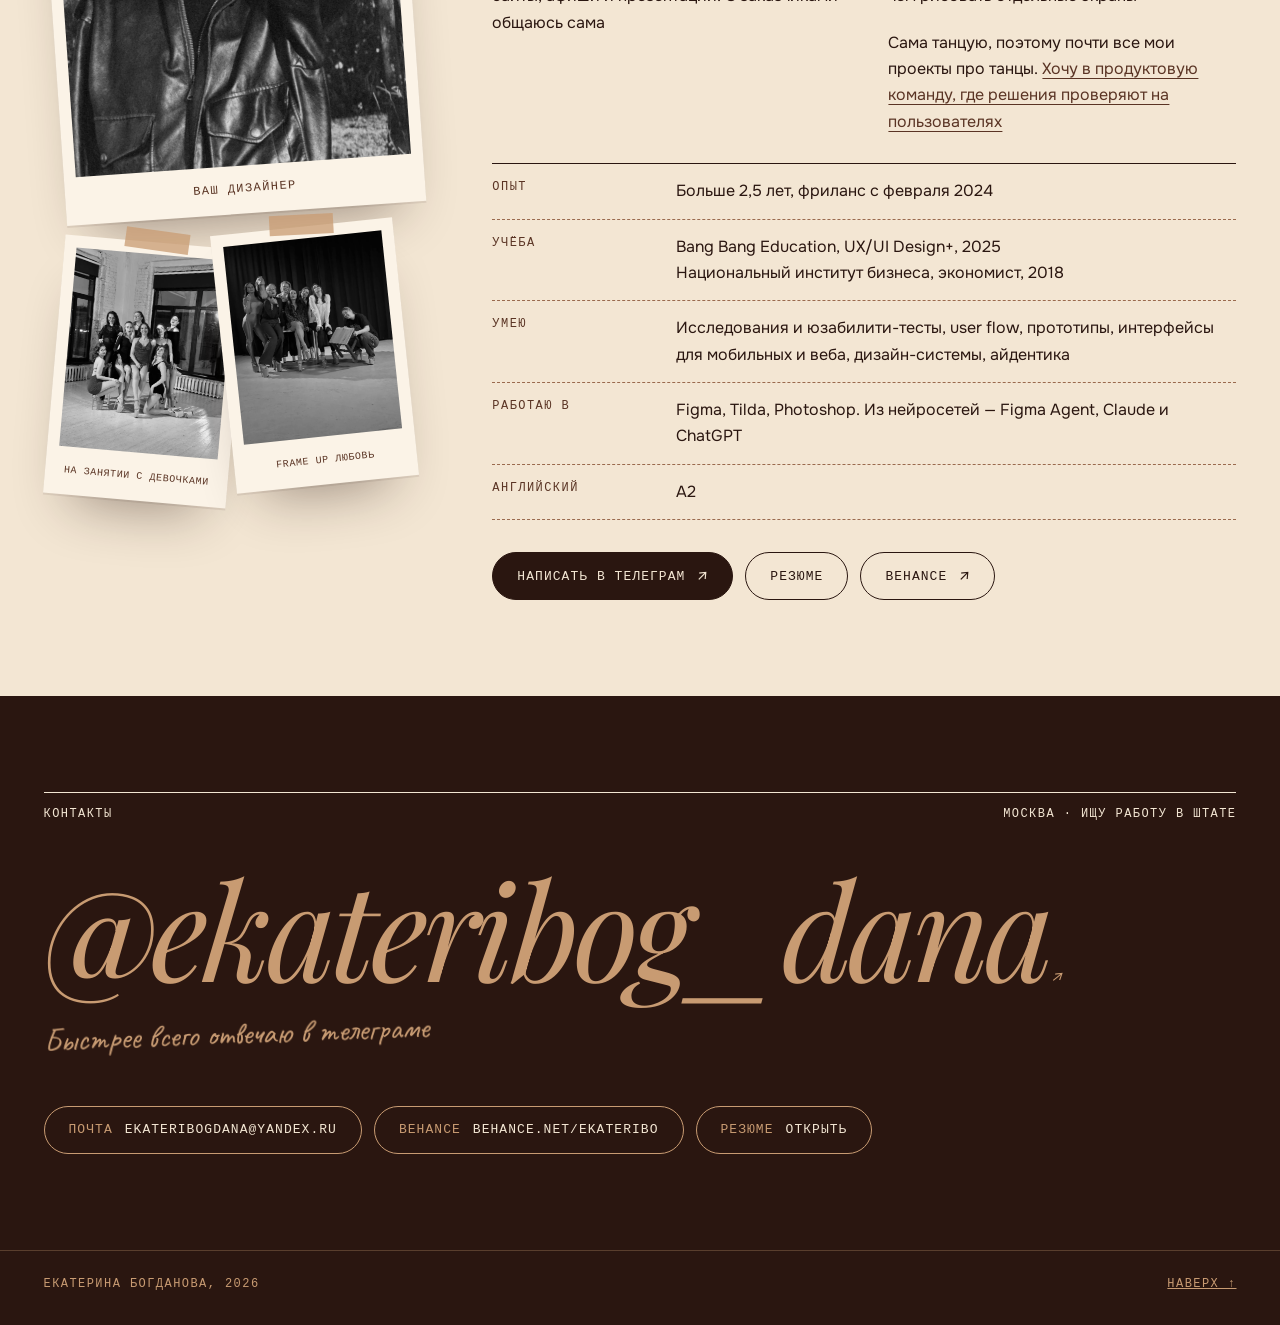
==== commit f0cb4c98: "Сайт легче: афиши Frame Up и фото в webp до 1600 px (страница Frame Up 3,2 → ~0,8 МБ), фото кейса Lo" ====
--- a/index.html
+++ b/index.html
@@ -142,7 +142,7 @@
 
 /* ---------- process (photo band) ---------- */
 .proc{position:relative;background:var(--ink);color:var(--paper);isolation:isolate;overflow:hidden}
-.proc::before{content:"";position:absolute;inset:0;background:url(assets/looma.jpg) center/cover no-repeat;filter:grayscale(1) contrast(1.2) brightness(.7);opacity:.3;z-index:-2}
+.proc::before{content:"";position:absolute;inset:0;background:url(assets/looma.webp) center/cover no-repeat;filter:grayscale(1) contrast(1.2) brightness(.7);opacity:.3;z-index:-2}
 .proc::after{content:"";position:absolute;inset:0;background:linear-gradient(180deg,rgba(42,22,16,.6),rgba(42,22,16,.2) 40%,rgba(42,22,16,.75));z-index:-1}
 .p-head{display:flex;justify-content:space-between;align-items:end;gap:32px;flex-wrap:wrap;margin-top:24px}
 .p-head h2{font-size:clamp(64px,8.4vw,128px)}
@@ -577,7 +577,7 @@
       <div class="pills"><a class="pill line" href="vidmer.html">Смотреть кейс <span class="ar" aria-hidden="true">→</span></a></div>
     </article>
     <article class="work">
-      <a class="pic" href="frameup.html" tabindex="-1" aria-hidden="true"><img src="assets/frameup-cover-v4.jpg" width="1866" height="990" alt="" loading="lazy"></a>
+      <a class="pic" href="frameup.html" tabindex="-1" aria-hidden="true"><img src="assets/frameup-cover-v4.webp" width="1866" height="990" alt="" loading="lazy"></a>
       <h3>Frame Up Official</h3>
       <div class="meta cap">Афиши для Instagram · коммерческий проект</div>
       <p>Серия каруселей для четырёх танцевальных интенсивов: один каркас, чёрно-белые фото и&nbsp;свой цвет у&nbsp;каждого события. <strong>Лучший пост собрал 517 лайков и&nbsp;197 отправок</strong></p>
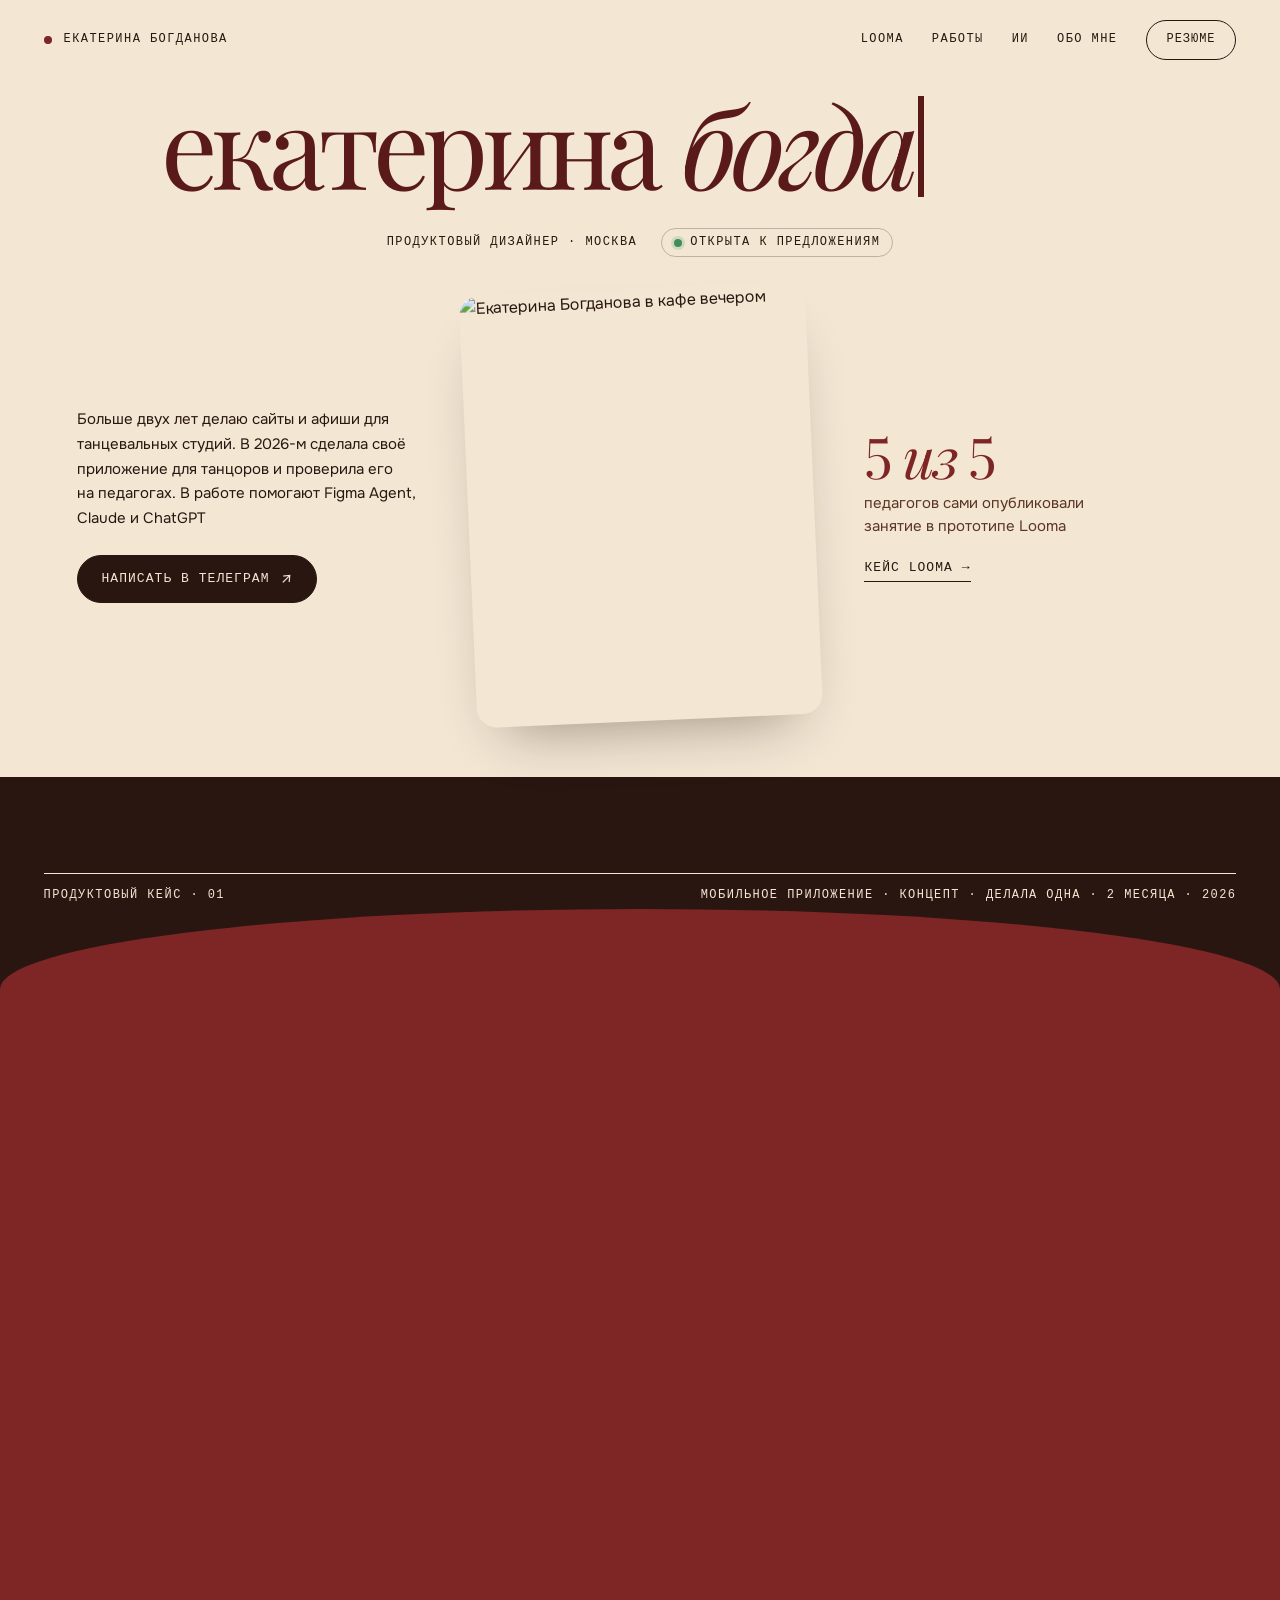
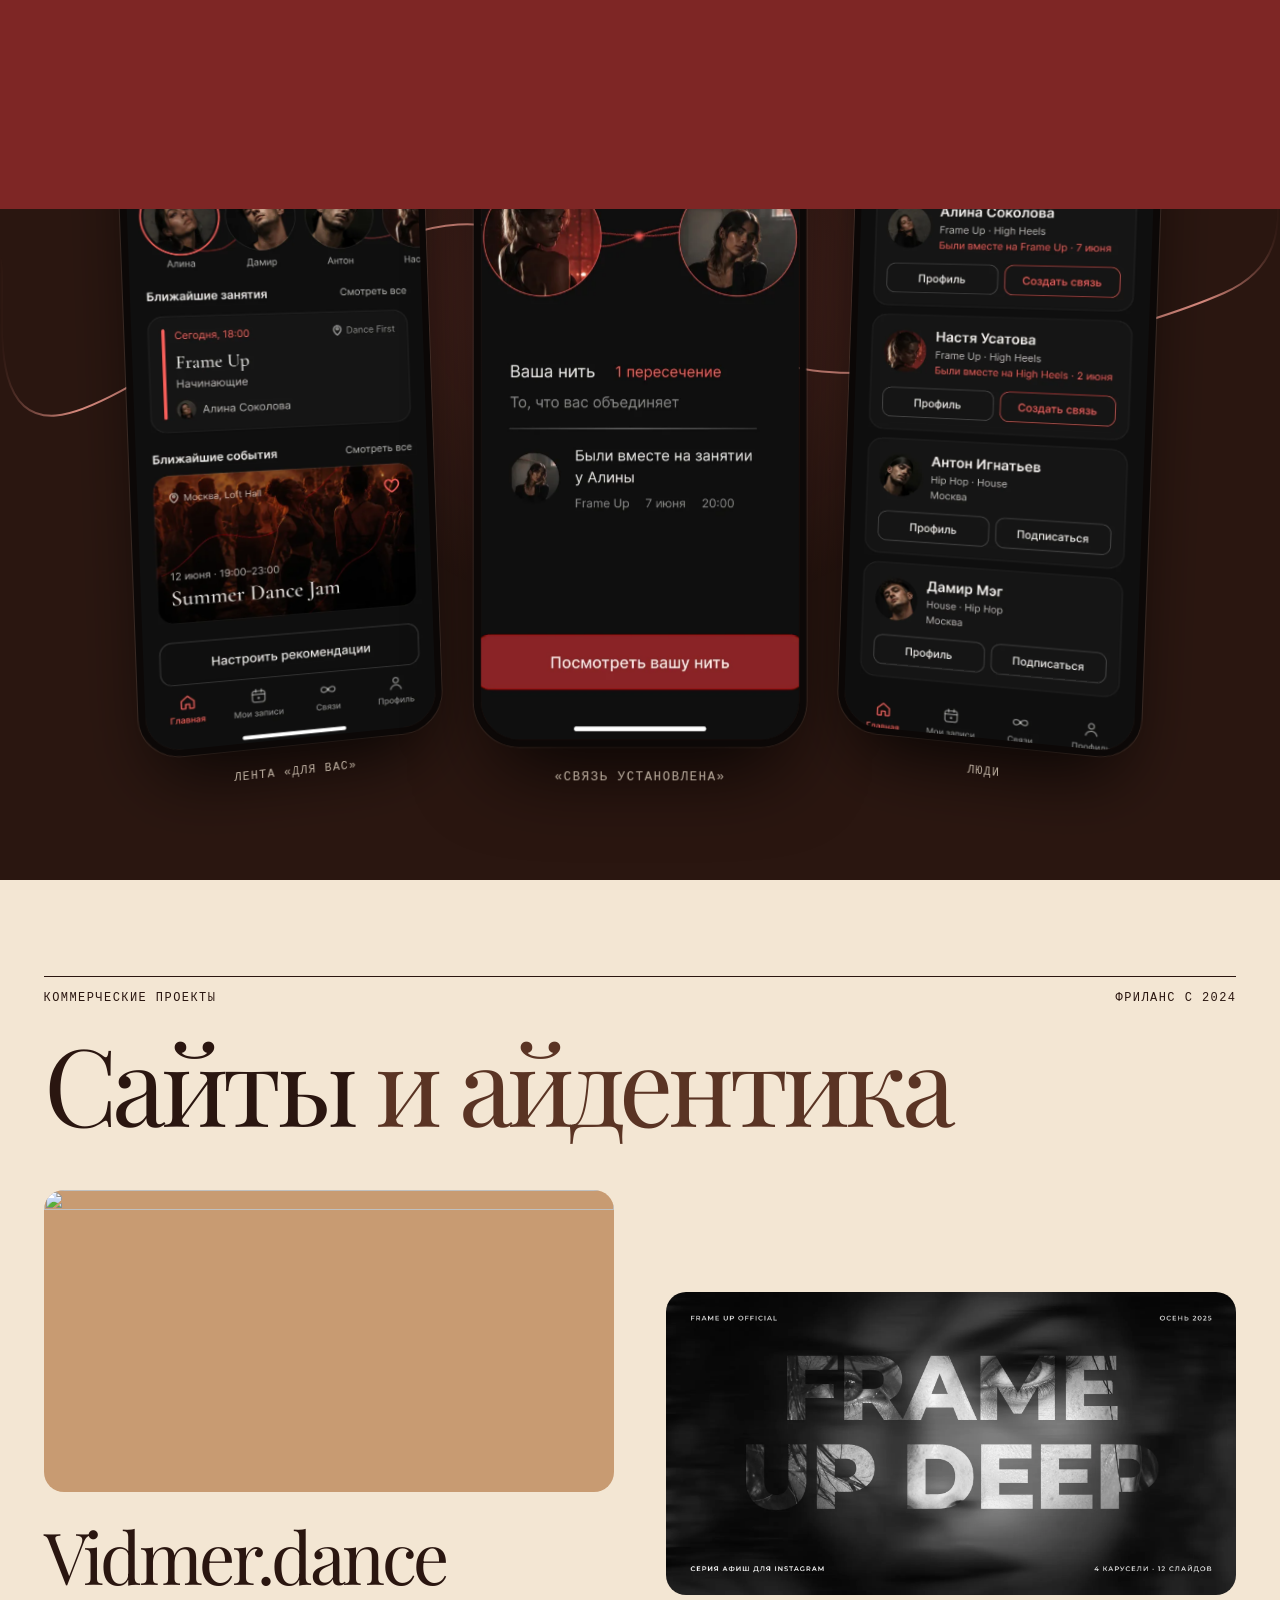
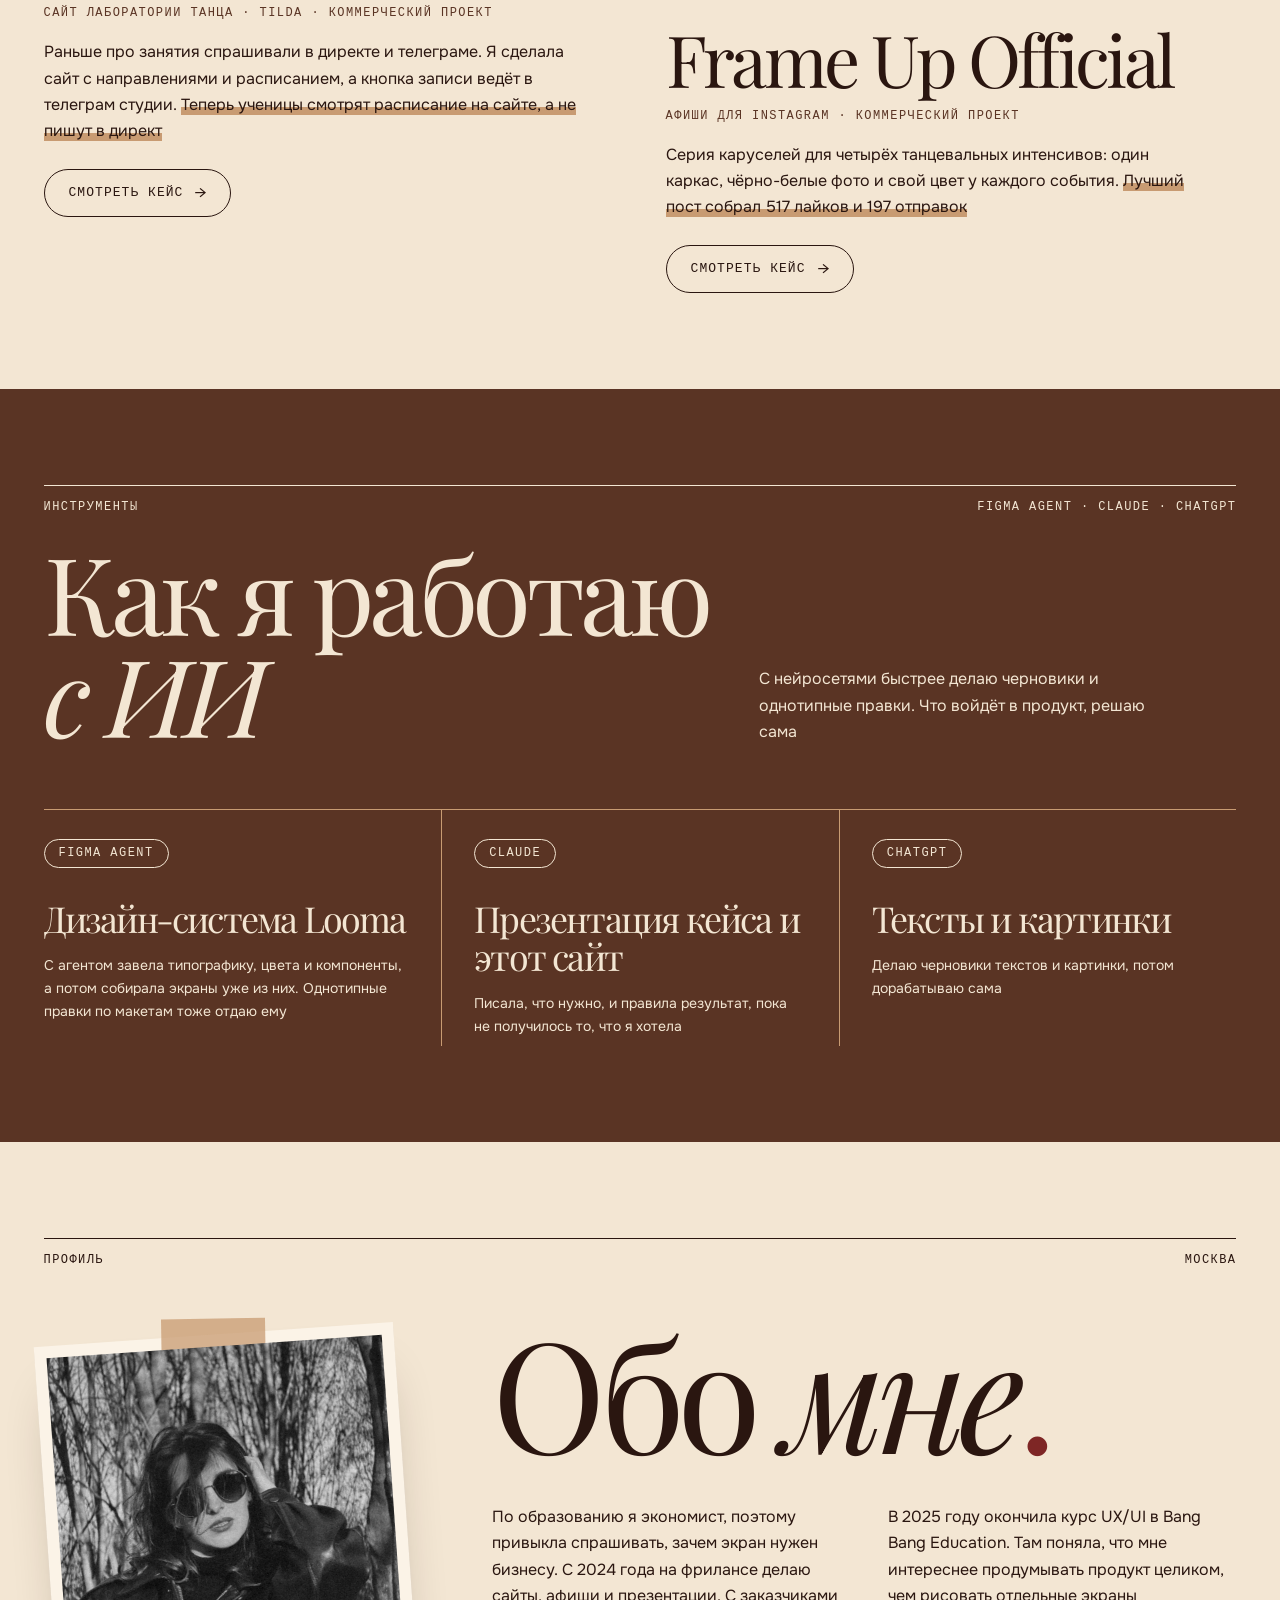
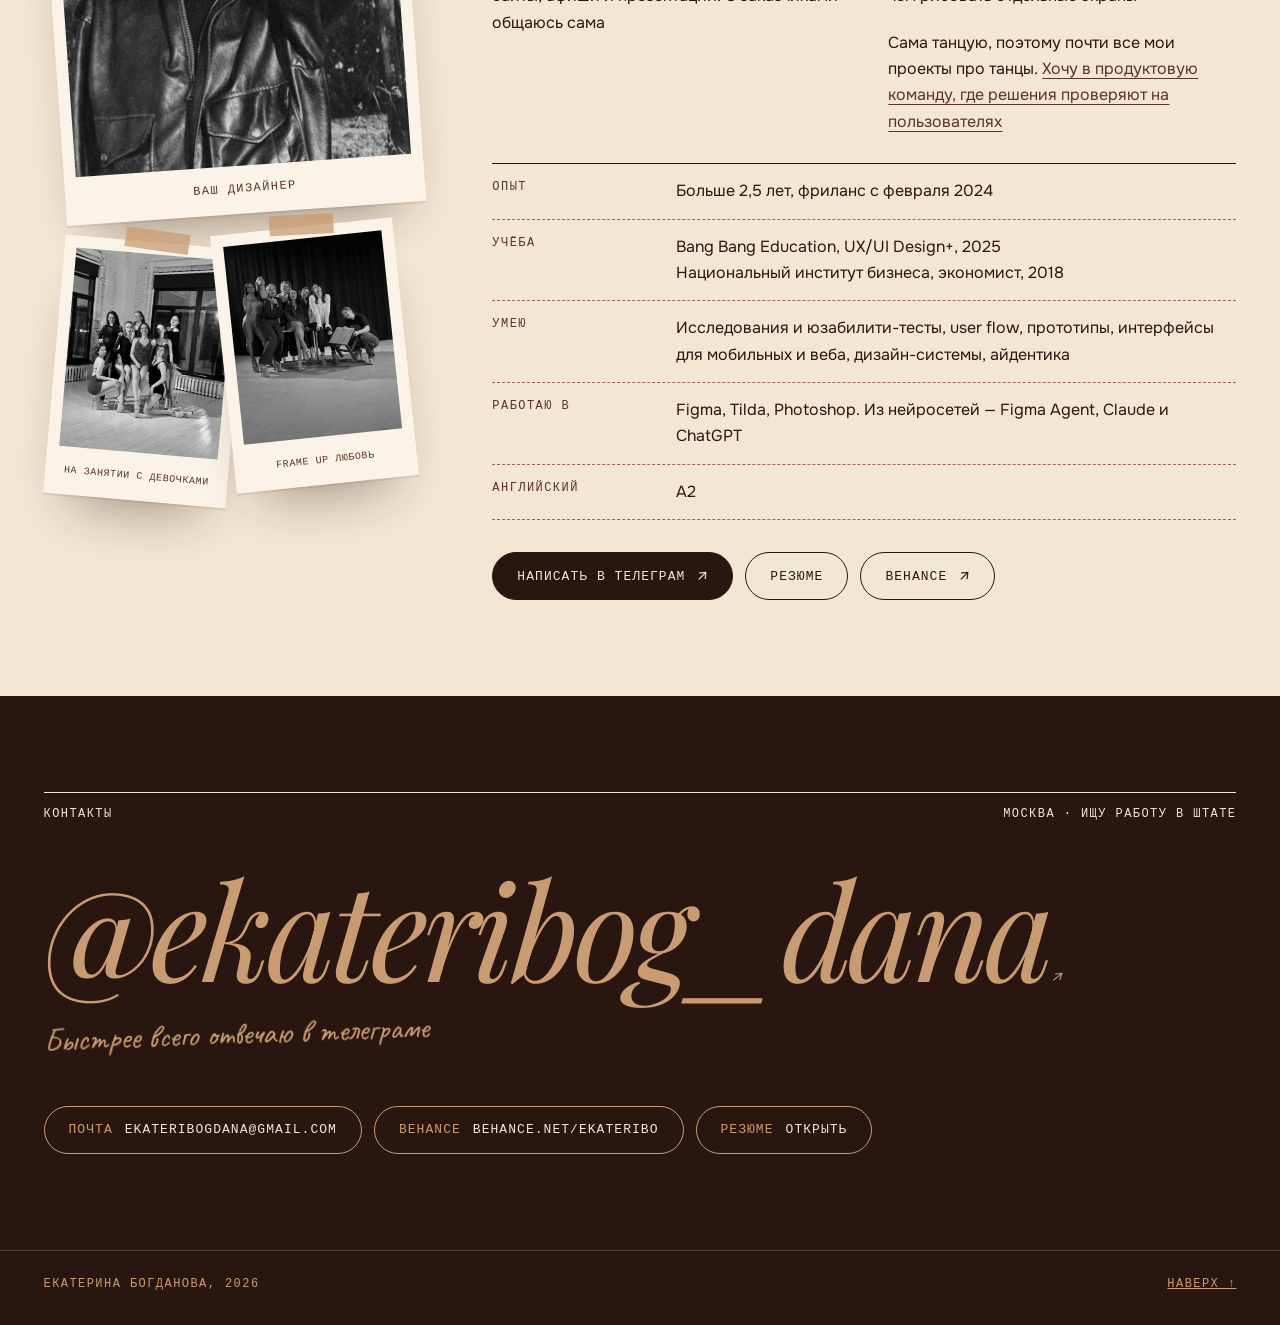
==== commit 47f3d966: "Почта везде ekateribogdana@gmail.com вместо Яндекса: главная, резюме и PDF, кейс Looma, llms.txt Co-" ====
--- a/index.html
+++ b/index.html
@@ -474,7 +474,7 @@
 <link rel="icon" href="assets/favicon.svg" type="image/svg+xml">
 <link rel="stylesheet" href="/assets/transitions.css"><script src="/assets/transitions.js"></script>
 <script type="application/ld+json">
-{"@context":"https://schema.org","@graph":[{"@type":"ProfilePage","@id":"https://ekateribogdana.github.io/","url":"https://ekateribogdana.github.io/","name":"Екатерина Богданова — продуктовый дизайнер, Москва","inLanguage":"ru","dateModified":"2026-10-30","mainEntity":{"@id":"https://ekateribogdana.github.io/#person"},"hasPart":[{"@id":"https://ekateribogdana.github.io/looma.html"},{"@id":"https://ekateribogdana.github.io/vidmer.html"},{"@id":"https://ekateribogdana.github.io/frameup.html"},{"@id":"https://ekateribogdana.github.io/resume.html"}]},{"@type":"Person","@id":"https://ekateribogdana.github.io/#person","name":"Екатерина Богданова","alternateName":["Ekaterina Bogdanova","Богданова Екатерина"],"givenName":"Екатерина","familyName":"Богданова","jobTitle":["Продуктовый дизайнер","UX/UI-дизайнер","Product Designer","UX/UI Designer"],"description":"Продуктовый дизайнер (UX/UI) из Москвы, больше 2,5 лет в веб- и UX/UI-дизайне. Ведёт задачу от проблемы до проверки: гипотезы и метрики, скоуп MVP, user flow, интерфейс, юзабилити-тест. Ищет работу в штате: офис, гибрид или удалённо. Product Designer (UX/UI) based in Moscow, open to full-time roles: office, hybrid or remote.","url":"https://ekateribogdana.github.io/","image":"https://ekateribogdana.github.io/assets/resume-photo.jpg","email":"mailto:ekateribogdana@yandex.ru","address":{"@type":"PostalAddress","addressLocality":"Москва","addressCountry":"RU"},"homeLocation":{"@type":"Place","name":"Москва, Россия"},"sameAs":["https://www.behance.net/ekateribo","https://t.me/ekateribog_dana"],"knowsLanguage":[{"@type":"Language","name":"Русский","alternateName":"ru"},{"@type":"Language","name":"English","alternateName":"en","description":"A2"}],"alumniOf":[{"@type":"EducationalOrganization","name":"Bang Bang Education","description":"UX/UI Design+, 2025"},{"@type":"EducationalOrganization","name":"Национальный институт бизнеса","description":"Экономист, высшее, 2018"}],"knowsAbout":["Продуктовый дизайн","Product Design","UX/UI","UX-дизайн","UI-дизайн","Дизайн интерфейсов","Дизайн мобильных приложений","Адаптивный веб-дизайн","User Flow","Информационная архитектура","Прототипирование","Юзабилити-тестирование","Гипотезы и их проверка","Приоритизация MVP","Дизайн-системы","UI-кит","Айдентика","Figma","Figma Agent","Tilda","Zero Block","Photoshop","AI-инструменты в дизайне","Claude","ChatGPT","Промптинг"],"hasOccupation":{"@type":"Occupation","name":"Продуктовый дизайнер (UX/UI)","alternateName":["Product Designer","UX/UI Designer","UI/UX-дизайнер","Дизайнер интерфейсов","Веб-дизайнер"],"occupationLocation":{"@type":"City","name":"Москва"},"skills":"Figma, UX/UI, user flow, прототипирование, юзабилити-тестирование, дизайн-системы, гипотезы и метрики, MVP, адаптивный веб-дизайн, мобильные приложения, Tilda, Photoshop, AI-инструменты (Figma Agent, Claude, ChatGPT)"},"seeks":{"@type":"Demand","description":"Работа в штате продуктовым дизайнером (UX/UI): полная занятость, офис в Москве, гибрид или удалённо. Сферы: B2C, e-commerce, edtech, спорт, медиа, lifestyle"}}]}
+{"@context":"https://schema.org","@graph":[{"@type":"ProfilePage","@id":"https://ekateribogdana.github.io/","url":"https://ekateribogdana.github.io/","name":"Екатерина Богданова — продуктовый дизайнер, Москва","inLanguage":"ru","dateModified":"2026-10-30","mainEntity":{"@id":"https://ekateribogdana.github.io/#person"},"hasPart":[{"@id":"https://ekateribogdana.github.io/looma.html"},{"@id":"https://ekateribogdana.github.io/vidmer.html"},{"@id":"https://ekateribogdana.github.io/frameup.html"},{"@id":"https://ekateribogdana.github.io/resume.html"}]},{"@type":"Person","@id":"https://ekateribogdana.github.io/#person","name":"Екатерина Богданова","alternateName":["Ekaterina Bogdanova","Богданова Екатерина"],"givenName":"Екатерина","familyName":"Богданова","jobTitle":["Продуктовый дизайнер","UX/UI-дизайнер","Product Designer","UX/UI Designer"],"description":"Продуктовый дизайнер (UX/UI) из Москвы, больше 2,5 лет в веб- и UX/UI-дизайне. Ведёт задачу от проблемы до проверки: гипотезы и метрики, скоуп MVP, user flow, интерфейс, юзабилити-тест. Ищет работу в штате: офис, гибрид или удалённо. Product Designer (UX/UI) based in Moscow, open to full-time roles: office, hybrid or remote.","url":"https://ekateribogdana.github.io/","image":"https://ekateribogdana.github.io/assets/resume-photo.jpg","email":"mailto:ekateribogdana@gmail.com","address":{"@type":"PostalAddress","addressLocality":"Москва","addressCountry":"RU"},"homeLocation":{"@type":"Place","name":"Москва, Россия"},"sameAs":["https://www.behance.net/ekateribo","https://t.me/ekateribog_dana"],"knowsLanguage":[{"@type":"Language","name":"Русский","alternateName":"ru"},{"@type":"Language","name":"English","alternateName":"en","description":"A2"}],"alumniOf":[{"@type":"EducationalOrganization","name":"Bang Bang Education","description":"UX/UI Design+, 2025"},{"@type":"EducationalOrganization","name":"Национальный институт бизнеса","description":"Экономист, высшее, 2018"}],"knowsAbout":["Продуктовый дизайн","Product Design","UX/UI","UX-дизайн","UI-дизайн","Дизайн интерфейсов","Дизайн мобильных приложений","Адаптивный веб-дизайн","User Flow","Информационная архитектура","Прототипирование","Юзабилити-тестирование","Гипотезы и их проверка","Приоритизация MVP","Дизайн-системы","UI-кит","Айдентика","Figma","Figma Agent","Tilda","Zero Block","Photoshop","AI-инструменты в дизайне","Claude","ChatGPT","Промптинг"],"hasOccupation":{"@type":"Occupation","name":"Продуктовый дизайнер (UX/UI)","alternateName":["Product Designer","UX/UI Designer","UI/UX-дизайнер","Дизайнер интерфейсов","Веб-дизайнер"],"occupationLocation":{"@type":"City","name":"Москва"},"skills":"Figma, UX/UI, user flow, прототипирование, юзабилити-тестирование, дизайн-системы, гипотезы и метрики, MVP, адаптивный веб-дизайн, мобильные приложения, Tilda, Photoshop, AI-инструменты (Figma Agent, Claude, ChatGPT)"},"seeks":{"@type":"Demand","description":"Работа в штате продуктовым дизайнером (UX/UI): полная занятость, офис в Москве, гибрид или удалённо. Сферы: B2C, e-commerce, edtech, спорт, медиа, lifestyle"}}]}
 </script>
 <script src="assets/metrics.js" defer></script>
 </head>
@@ -649,7 +649,7 @@
   <a class="c-big" href="https://t.me/ekateribog_dana" target="_blank" rel="noopener"><span style="white-space:nowrap">@ekateribog_dana<span class="ar" aria-hidden="true" style="font-size:.6em;padding-left:.12em">↗</span></span></a>
   <p class="c-note">Быстрее всего отвечаю в телеграме</p>
   <div class="c-row">
-    <a class="pill line" href="mailto:ekateribogdana@yandex.ru"><span class="k">Почта</span> ekateribogdana@yandex.ru</a>
+    <a class="pill line" href="mailto:ekateribogdana@gmail.com"><span class="k">Почта</span> ekateribogdana@gmail.com</a>
     <a class="pill line" href="https://www.behance.net/ekateribo" target="_blank" rel="noopener"><span class="k">Behance</span> behance.net/ekateribo</a>
     <a class="pill line" href="resume.html"><span class="k">Резюме</span> Открыть</a>
   </div>
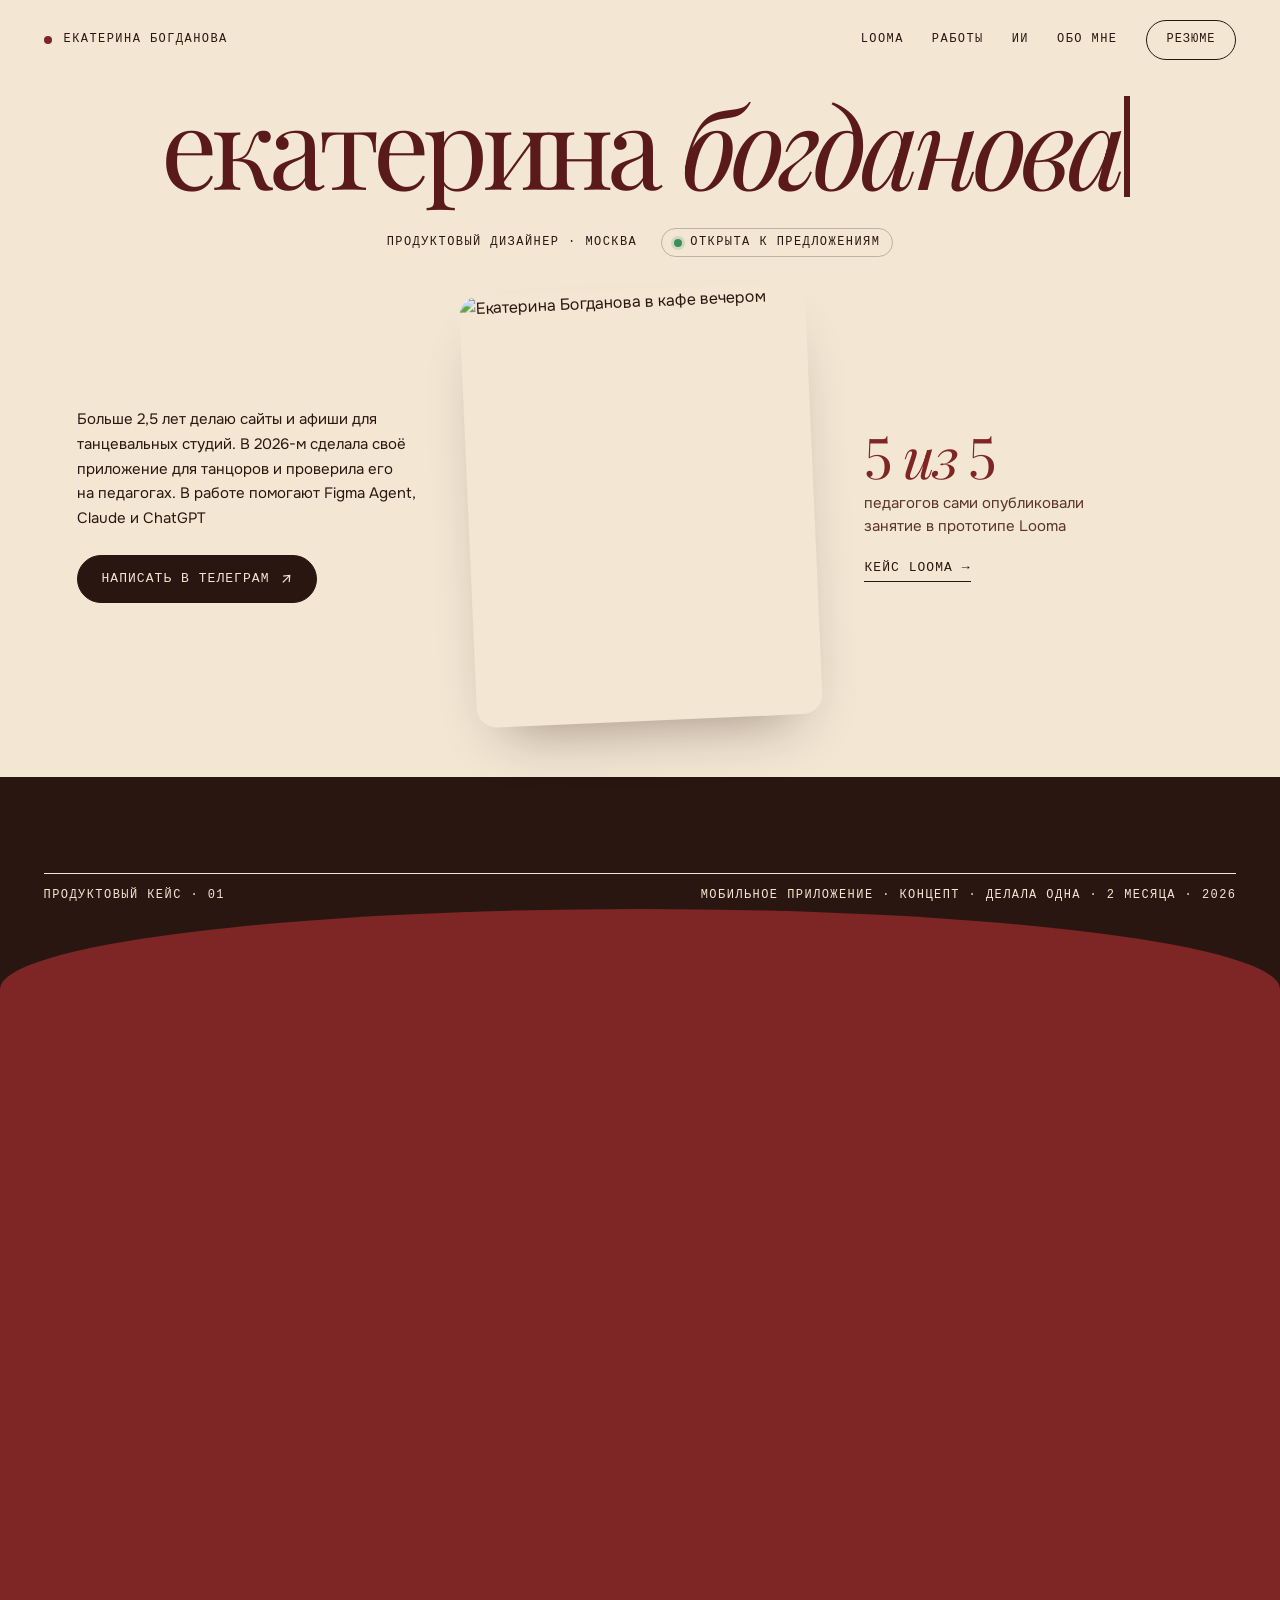
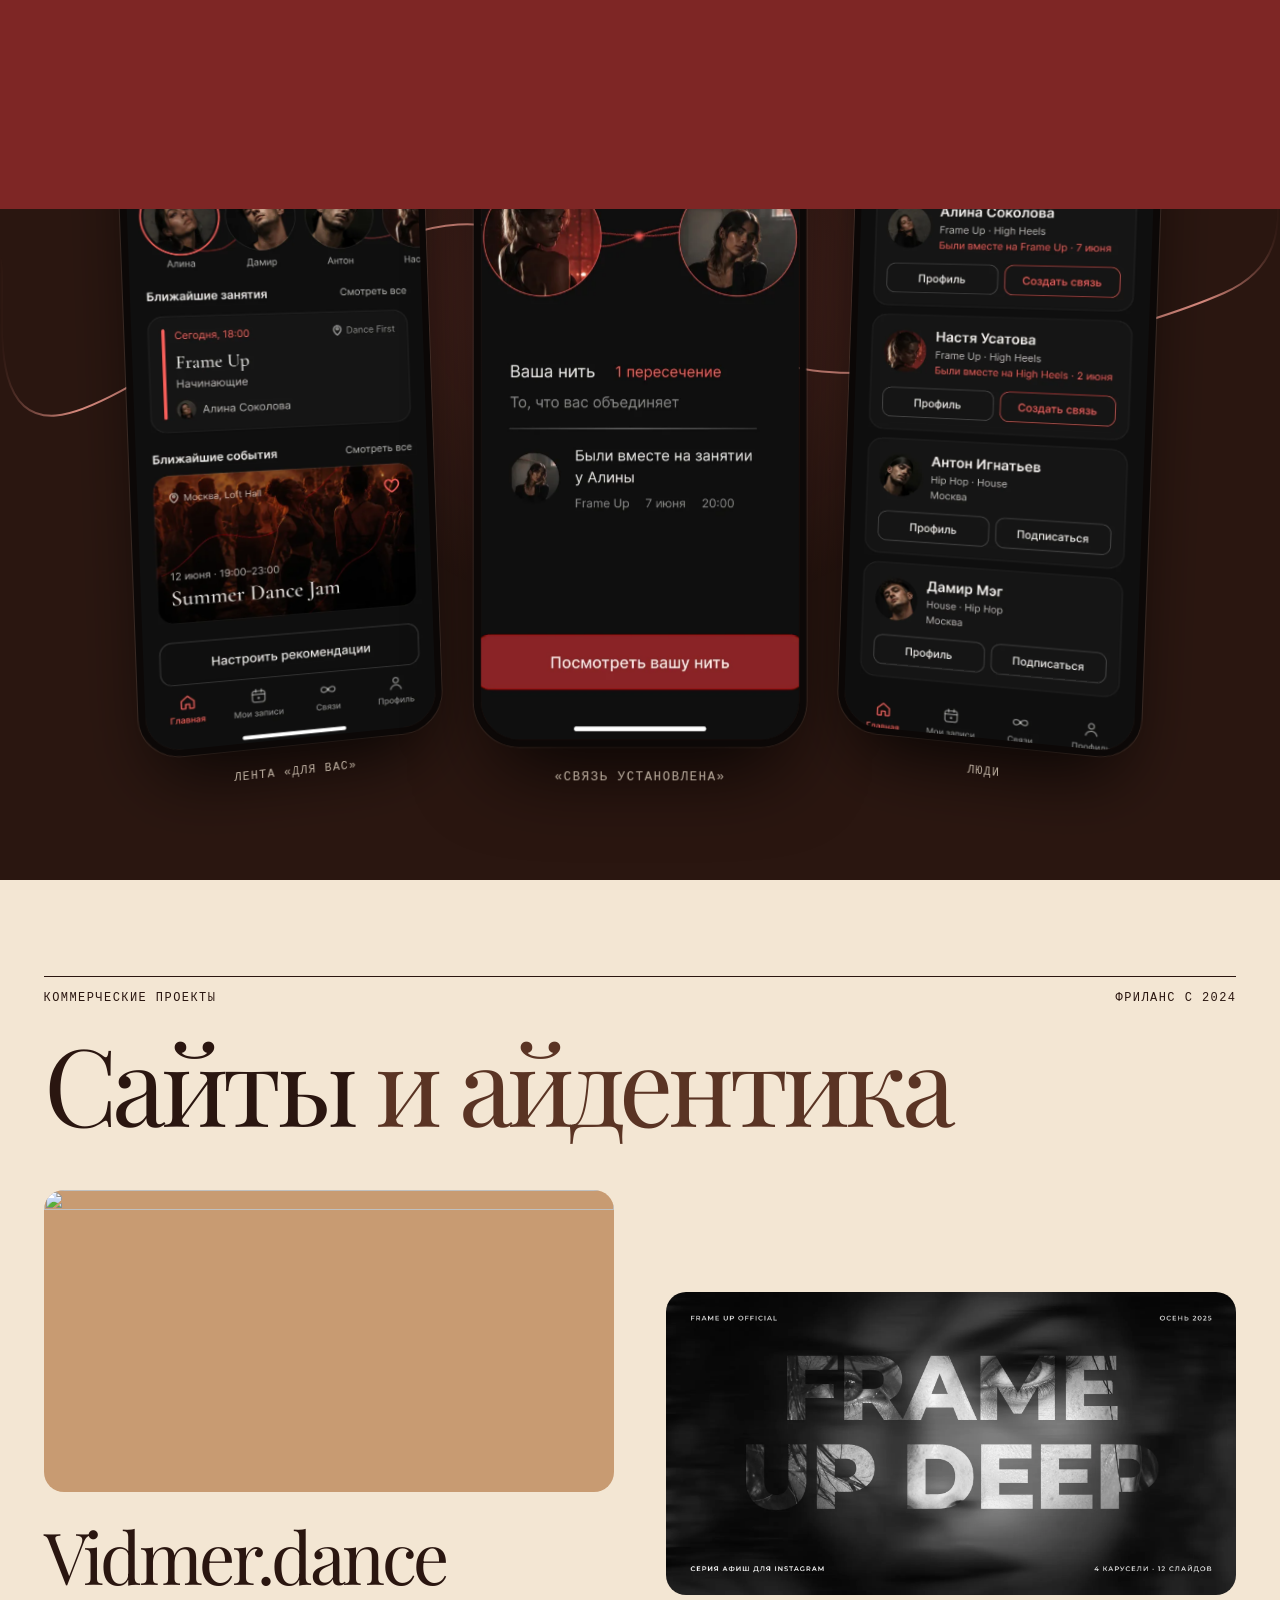
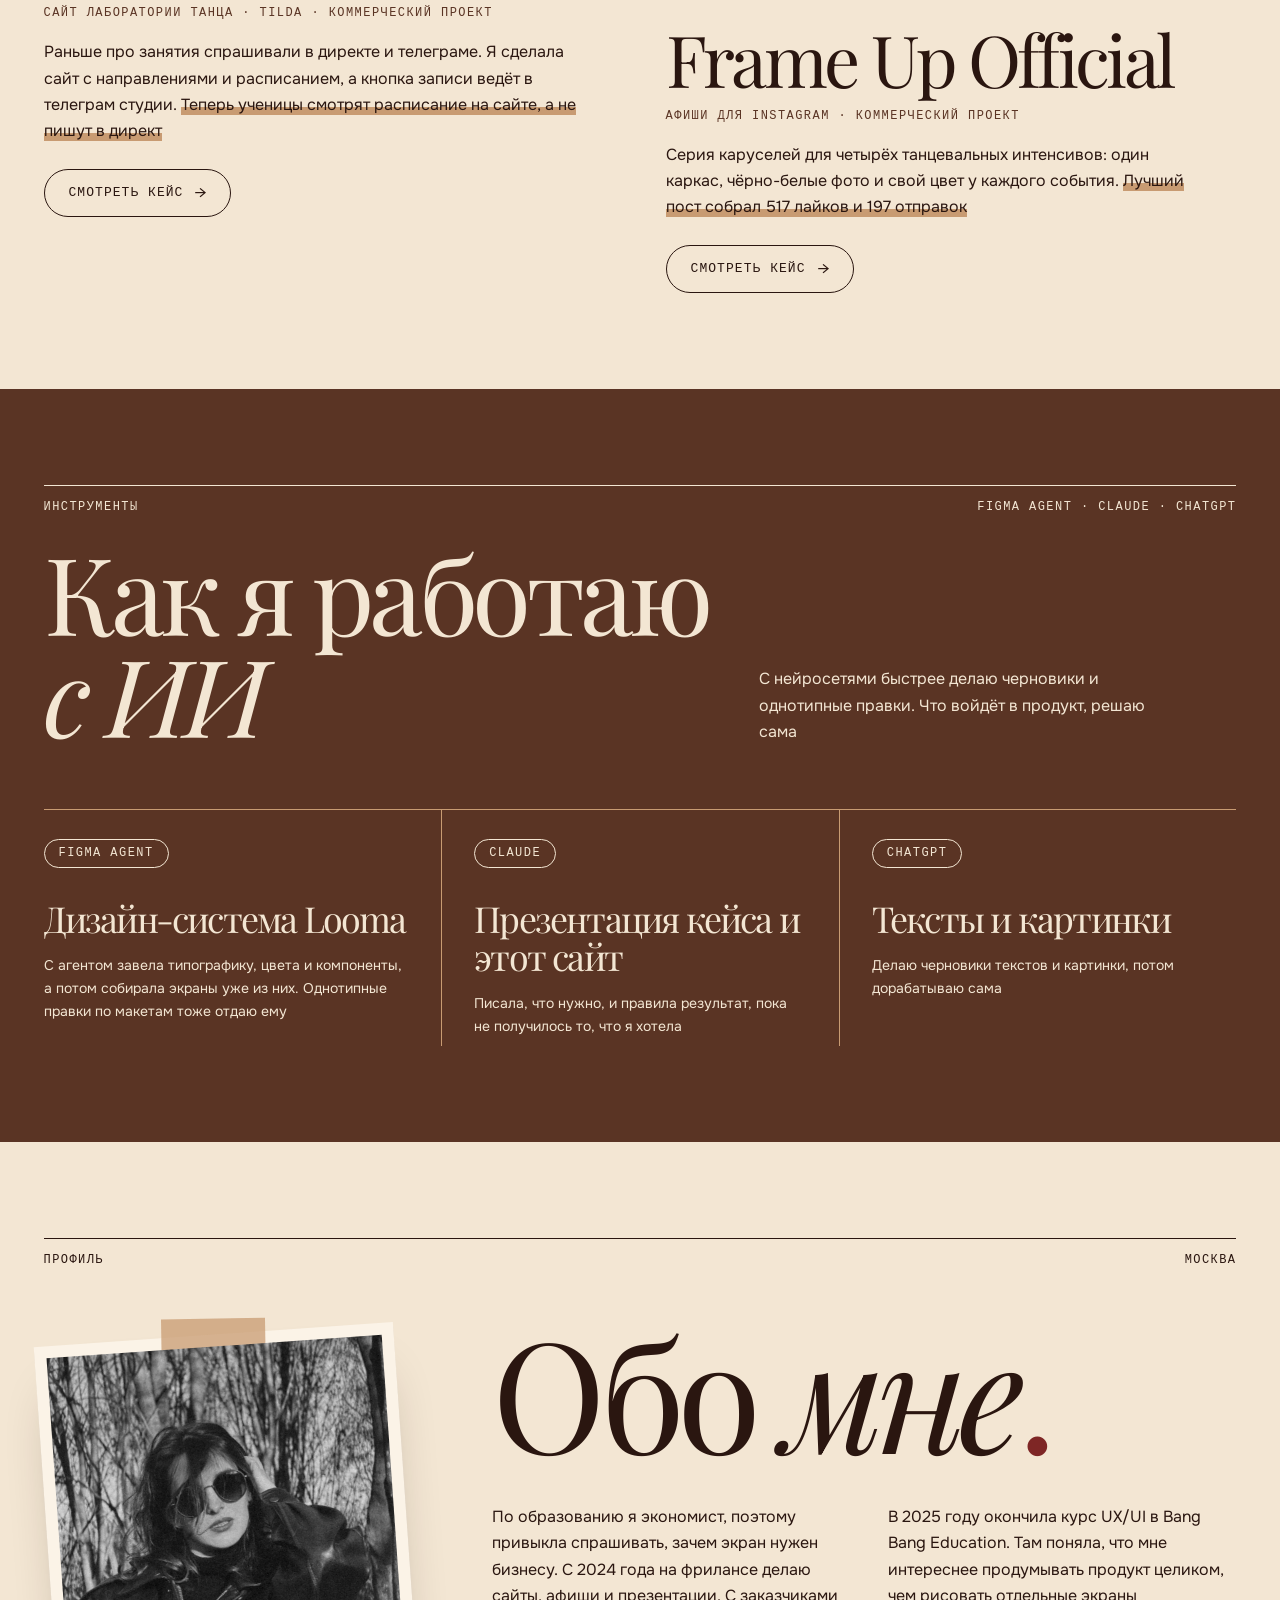
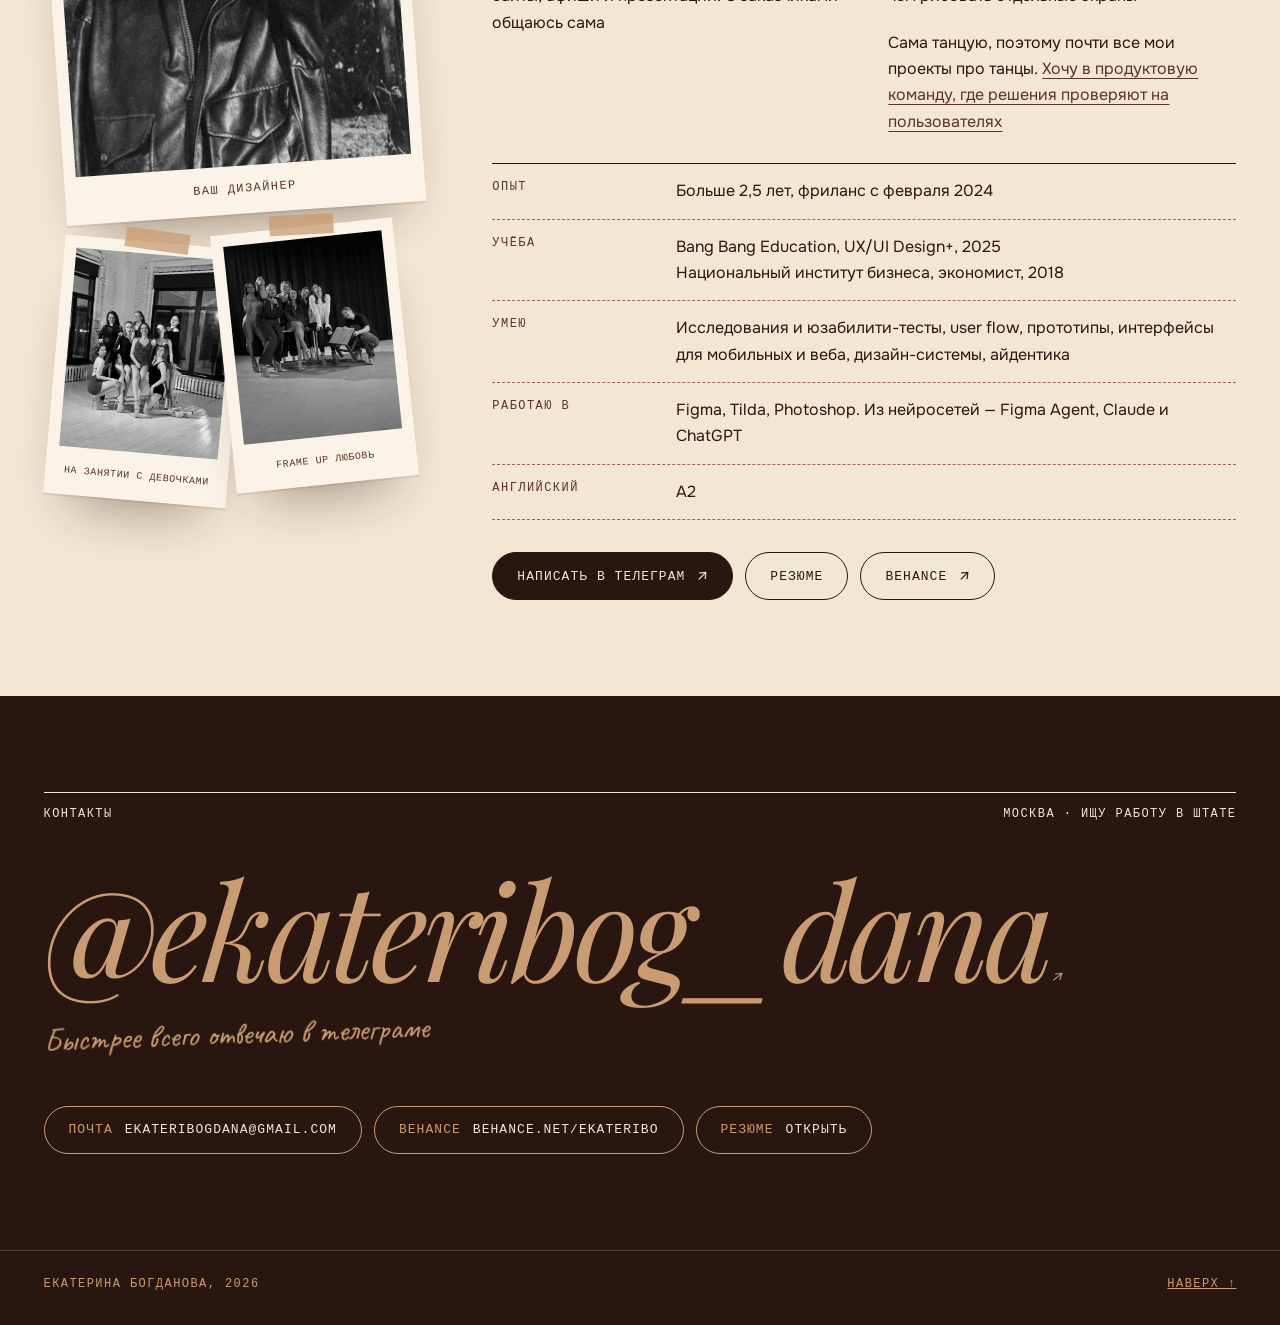
==== commit 605fba53: "Резюме и сайт по смыслу совпадают с кейсом: без бизнес-модели и «метрик», интервью первым пунктом, е" ====
--- a/index.html
+++ b/index.html
@@ -474,7 +474,7 @@
 <link rel="icon" href="assets/favicon.svg" type="image/svg+xml">
 <link rel="stylesheet" href="/assets/transitions.css"><script src="/assets/transitions.js"></script>
 <script type="application/ld+json">
-{"@context":"https://schema.org","@graph":[{"@type":"ProfilePage","@id":"https://ekateribogdana.github.io/","url":"https://ekateribogdana.github.io/","name":"Екатерина Богданова — продуктовый дизайнер, Москва","inLanguage":"ru","dateModified":"2026-10-30","mainEntity":{"@id":"https://ekateribogdana.github.io/#person"},"hasPart":[{"@id":"https://ekateribogdana.github.io/looma.html"},{"@id":"https://ekateribogdana.github.io/vidmer.html"},{"@id":"https://ekateribogdana.github.io/frameup.html"},{"@id":"https://ekateribogdana.github.io/resume.html"}]},{"@type":"Person","@id":"https://ekateribogdana.github.io/#person","name":"Екатерина Богданова","alternateName":["Ekaterina Bogdanova","Богданова Екатерина"],"givenName":"Екатерина","familyName":"Богданова","jobTitle":["Продуктовый дизайнер","UX/UI-дизайнер","Product Designer","UX/UI Designer"],"description":"Продуктовый дизайнер (UX/UI) из Москвы, больше 2,5 лет в веб- и UX/UI-дизайне. Ведёт задачу от проблемы до проверки: гипотезы и метрики, скоуп MVP, user flow, интерфейс, юзабилити-тест. Ищет работу в штате: офис, гибрид или удалённо. Product Designer (UX/UI) based in Moscow, open to full-time roles: office, hybrid or remote.","url":"https://ekateribogdana.github.io/","image":"https://ekateribogdana.github.io/assets/resume-photo.jpg","email":"mailto:ekateribogdana@gmail.com","address":{"@type":"PostalAddress","addressLocality":"Москва","addressCountry":"RU"},"homeLocation":{"@type":"Place","name":"Москва, Россия"},"sameAs":["https://www.behance.net/ekateribo","https://t.me/ekateribog_dana"],"knowsLanguage":[{"@type":"Language","name":"Русский","alternateName":"ru"},{"@type":"Language","name":"English","alternateName":"en","description":"A2"}],"alumniOf":[{"@type":"EducationalOrganization","name":"Bang Bang Education","description":"UX/UI Design+, 2025"},{"@type":"EducationalOrganization","name":"Национальный институт бизнеса","description":"Экономист, высшее, 2018"}],"knowsAbout":["Продуктовый дизайн","Product Design","UX/UI","UX-дизайн","UI-дизайн","Дизайн интерфейсов","Дизайн мобильных приложений","Адаптивный веб-дизайн","User Flow","Информационная архитектура","Прототипирование","Юзабилити-тестирование","Гипотезы и их проверка","Приоритизация MVP","Дизайн-системы","UI-кит","Айдентика","Figma","Figma Agent","Tilda","Zero Block","Photoshop","AI-инструменты в дизайне","Claude","ChatGPT","Промптинг"],"hasOccupation":{"@type":"Occupation","name":"Продуктовый дизайнер (UX/UI)","alternateName":["Product Designer","UX/UI Designer","UI/UX-дизайнер","Дизайнер интерфейсов","Веб-дизайнер"],"occupationLocation":{"@type":"City","name":"Москва"},"skills":"Figma, UX/UI, user flow, прототипирование, юзабилити-тестирование, дизайн-системы, гипотезы и метрики, MVP, адаптивный веб-дизайн, мобильные приложения, Tilda, Photoshop, AI-инструменты (Figma Agent, Claude, ChatGPT)"},"seeks":{"@type":"Demand","description":"Работа в штате продуктовым дизайнером (UX/UI): полная занятость, офис в Москве, гибрид или удалённо. Сферы: B2C, e-commerce, edtech, спорт, медиа, lifestyle"}}]}
+{"@context":"https://schema.org","@graph":[{"@type":"ProfilePage","@id":"https://ekateribogdana.github.io/","url":"https://ekateribogdana.github.io/","name":"Екатерина Богданова — продуктовый дизайнер, Москва","inLanguage":"ru","dateModified":"2026-10-30","mainEntity":{"@id":"https://ekateribogdana.github.io/#person"},"hasPart":[{"@id":"https://ekateribogdana.github.io/looma.html"},{"@id":"https://ekateribogdana.github.io/vidmer.html"},{"@id":"https://ekateribogdana.github.io/frameup.html"},{"@id":"https://ekateribogdana.github.io/resume.html"}]},{"@type":"Person","@id":"https://ekateribogdana.github.io/#person","name":"Екатерина Богданова","alternateName":["Ekaterina Bogdanova","Богданова Екатерина"],"givenName":"Екатерина","familyName":"Богданова","jobTitle":["Продуктовый дизайнер","UX/UI-дизайнер","Product Designer","UX/UI Designer"],"description":"Продуктовый дизайнер (UX/UI) из Москвы, больше 2,5 лет в веб- и UX/UI-дизайне. Ведёт задачу от проблемы до проверки: исследование и гипотезы, скоуп MVP, user flow, интерфейс, юзабилити-тест. Ищет работу в штате: офис, гибрид или удалённо. Product Designer (UX/UI) based in Moscow, open to full-time roles: office, hybrid or remote.","url":"https://ekateribogdana.github.io/","image":"https://ekateribogdana.github.io/assets/resume-photo.jpg","email":"mailto:ekateribogdana@gmail.com","address":{"@type":"PostalAddress","addressLocality":"Москва","addressCountry":"RU"},"homeLocation":{"@type":"Place","name":"Москва, Россия"},"sameAs":["https://www.behance.net/ekateribo","https://t.me/ekateribog_dana"],"knowsLanguage":[{"@type":"Language","name":"Русский","alternateName":"ru"},{"@type":"Language","name":"English","alternateName":"en","description":"A2"}],"alumniOf":[{"@type":"EducationalOrganization","name":"Bang Bang Education","description":"UX/UI Design+, 2025"},{"@type":"EducationalOrganization","name":"Национальный институт бизнеса","description":"Экономист, высшее, 2018"}],"knowsAbout":["Продуктовый дизайн","Product Design","UX/UI","UX-дизайн","UI-дизайн","Дизайн интерфейсов","Дизайн мобильных приложений","Адаптивный веб-дизайн","User Flow","Информационная архитектура","Прототипирование","Юзабилити-тестирование","Гипотезы и их проверка","Приоритизация MVP","Дизайн-системы","UI-кит","Айдентика","Figma","Figma Agent","Tilda","Zero Block","Photoshop","AI-инструменты в дизайне","Claude","ChatGPT","Промптинг"],"hasOccupation":{"@type":"Occupation","name":"Продуктовый дизайнер (UX/UI)","alternateName":["Product Designer","UX/UI Designer","UI/UX-дизайнер","Дизайнер интерфейсов","Веб-дизайнер"],"occupationLocation":{"@type":"City","name":"Москва"},"skills":"Figma, UX/UI, user flow, прототипирование, юзабилити-тестирование, дизайн-системы, гипотезы и их проверка, MVP, адаптивный веб-дизайн, мобильные приложения, Tilda, Photoshop, AI-инструменты (Figma Agent, Claude, ChatGPT)"},"seeks":{"@type":"Demand","description":"Работа в штате продуктовым дизайнером (UX/UI): полная занятость, офис в Москве, гибрид или удалённо. Сферы: B2C, e-commerce, edtech, спорт, медиа, lifestyle"}}]}
 </script>
 <script src="assets/metrics.js" defer></script>
 </head>
@@ -500,7 +500,7 @@
   <div class="stage-wrap">
     <div class="stage">
       <div class="side l">
-        <p class="intro">Больше двух лет делаю сайты и&nbsp;афиши для танцевальных студий. В&nbsp;2026-м сделала своё приложение для танцоров и&nbsp;проверила его на&nbsp;педагогах. В&nbsp;работе помогают Figma Agent, Claude и&nbsp;ChatGPT</p>
+        <p class="intro">Больше 2,5 лет делаю сайты и&nbsp;афиши для танцевальных студий. В&nbsp;2026-м сделала своё приложение для танцоров и&nbsp;проверила его на&nbsp;педагогах. В&nbsp;работе помогают Figma Agent, Claude и&nbsp;ChatGPT</p>
         <a class="pill solid" href="https://t.me/ekateribog_dana" target="_blank" rel="noopener">Написать в телеграм <span class="ar" aria-hidden="true">↗</span></a>
       </div>
       <figure class="ph">
